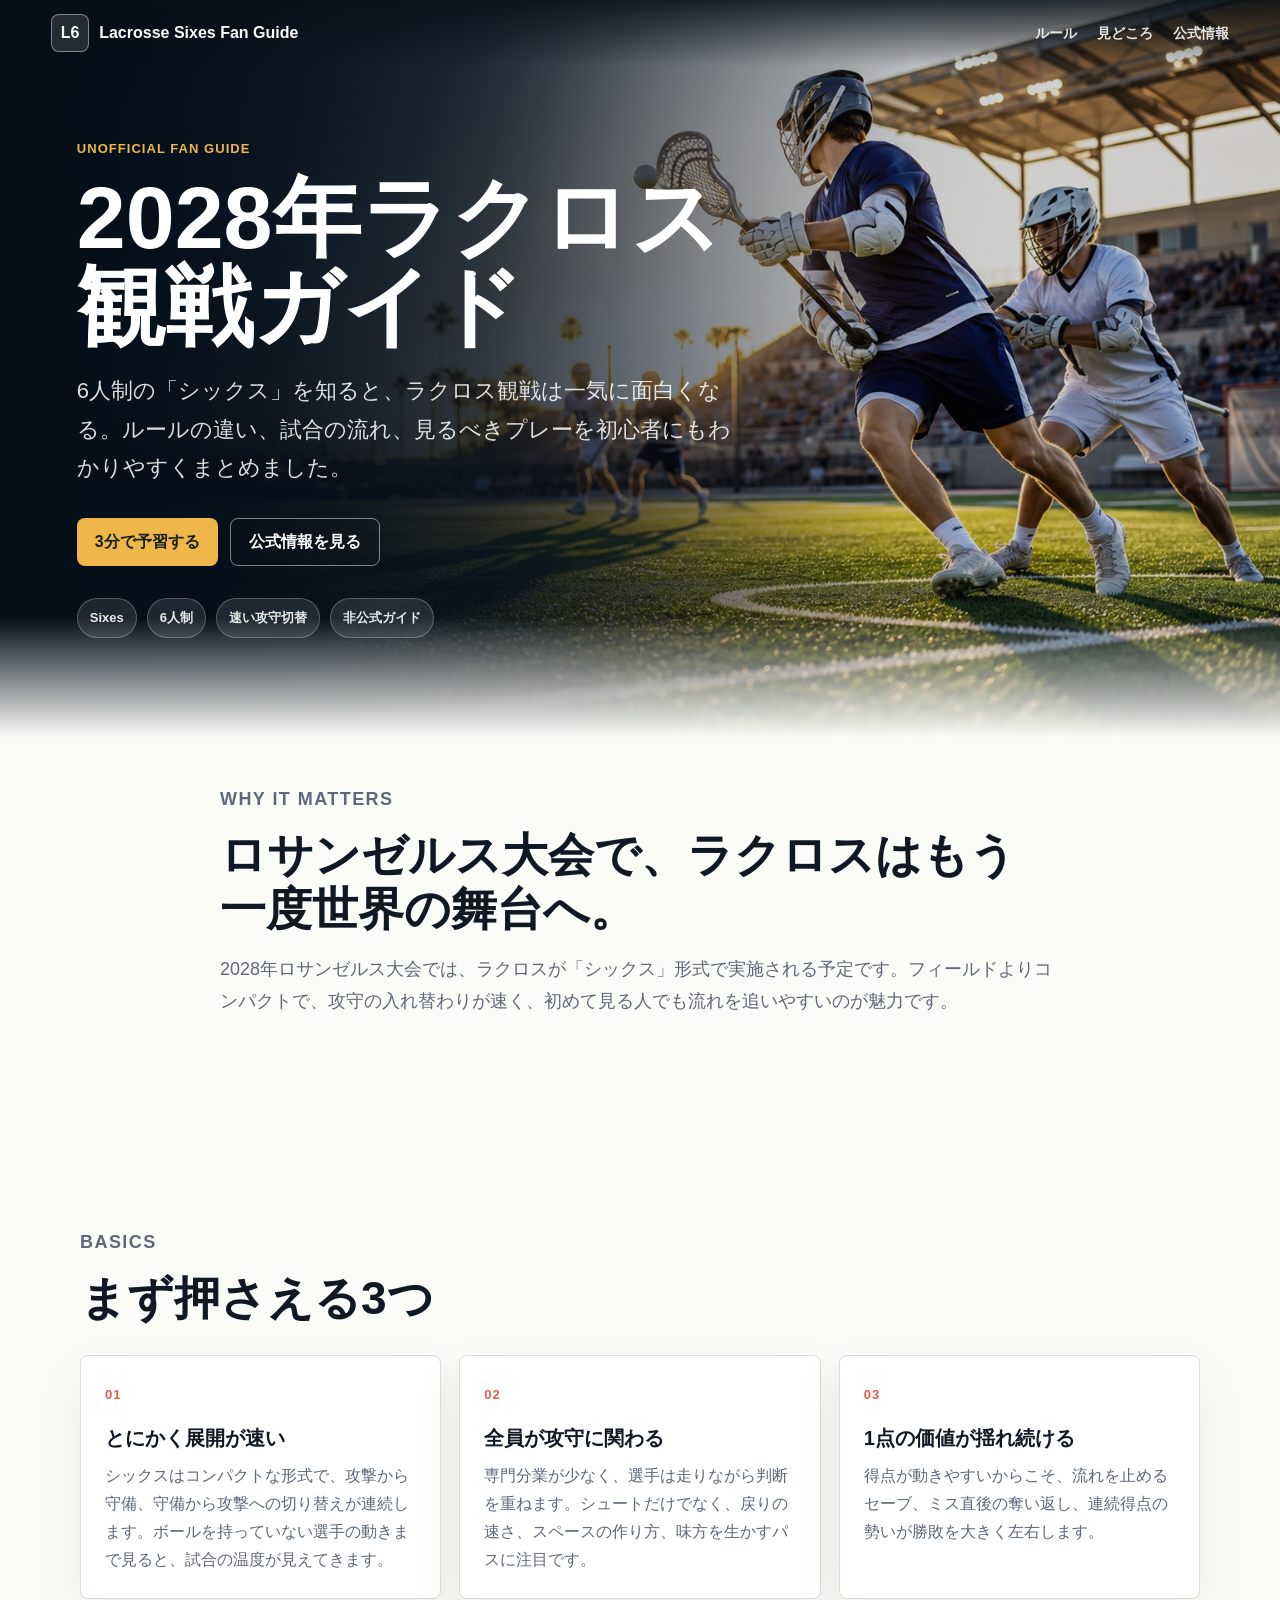
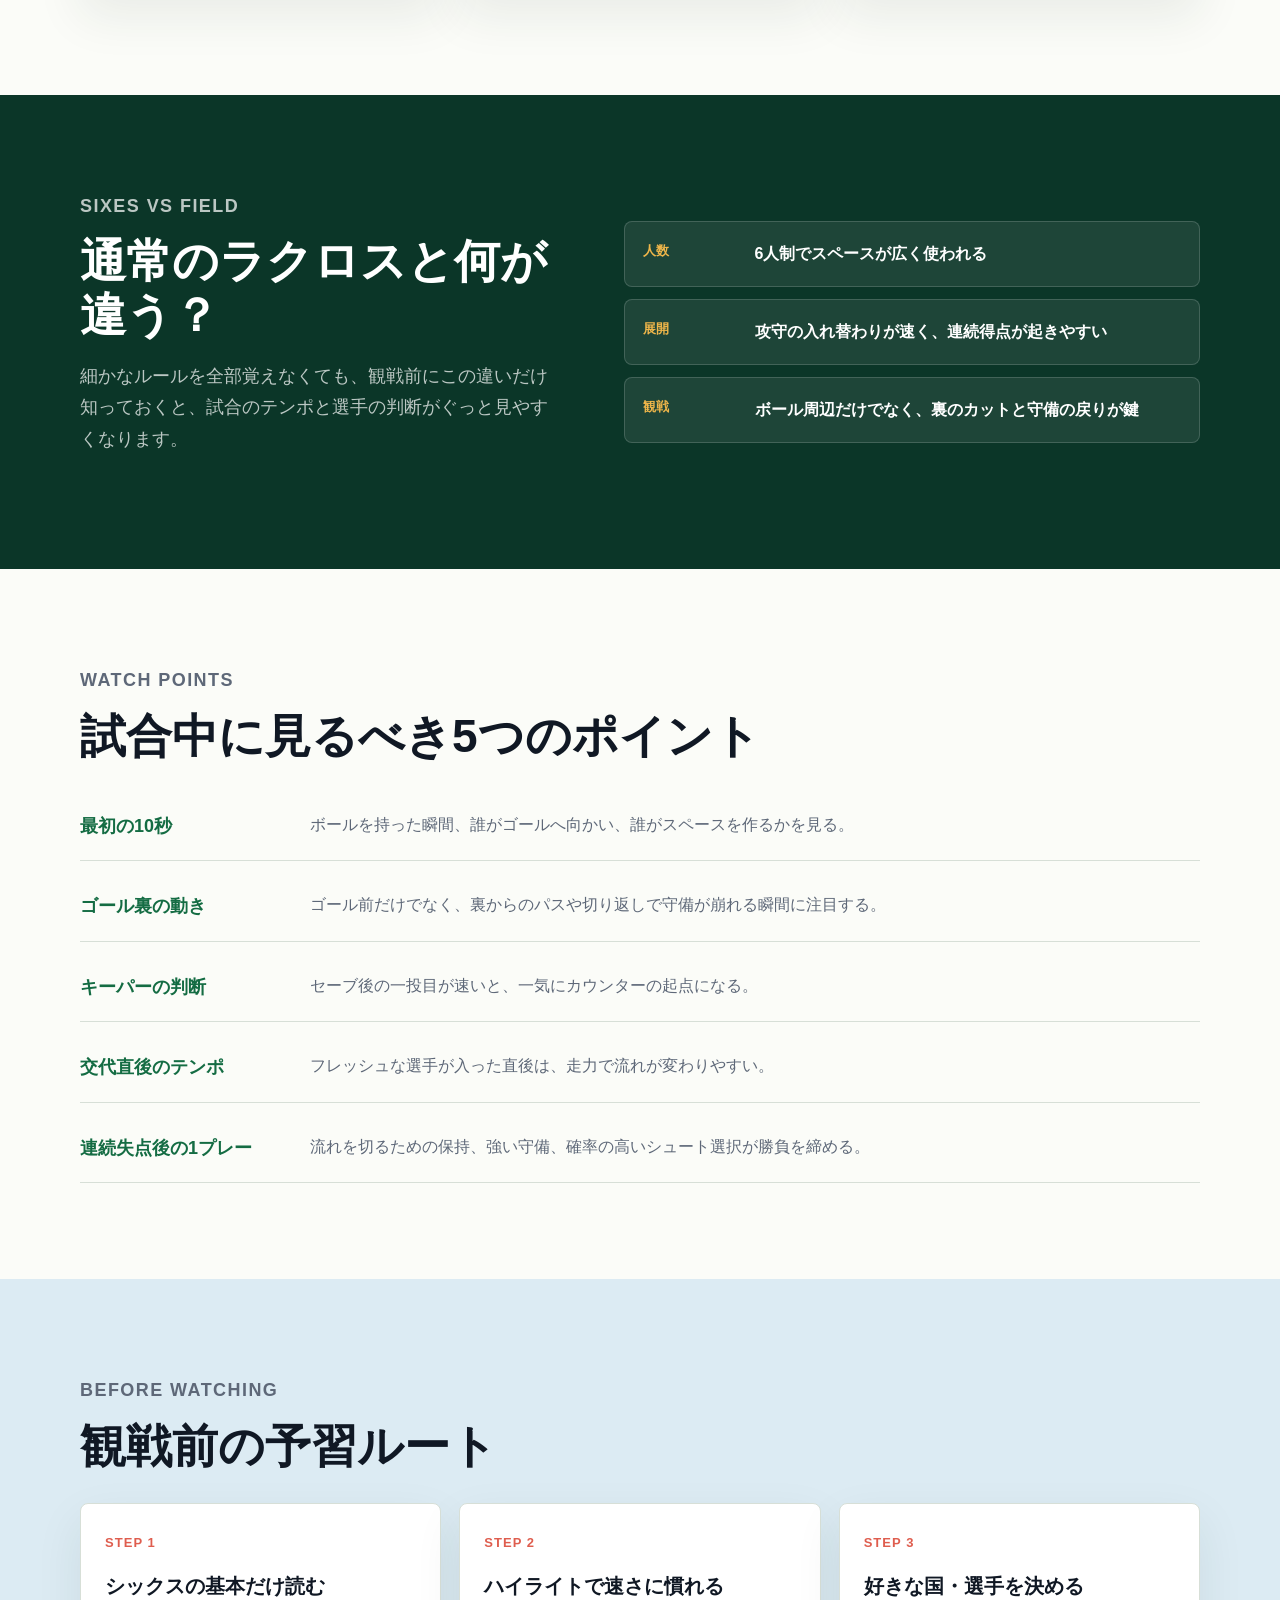
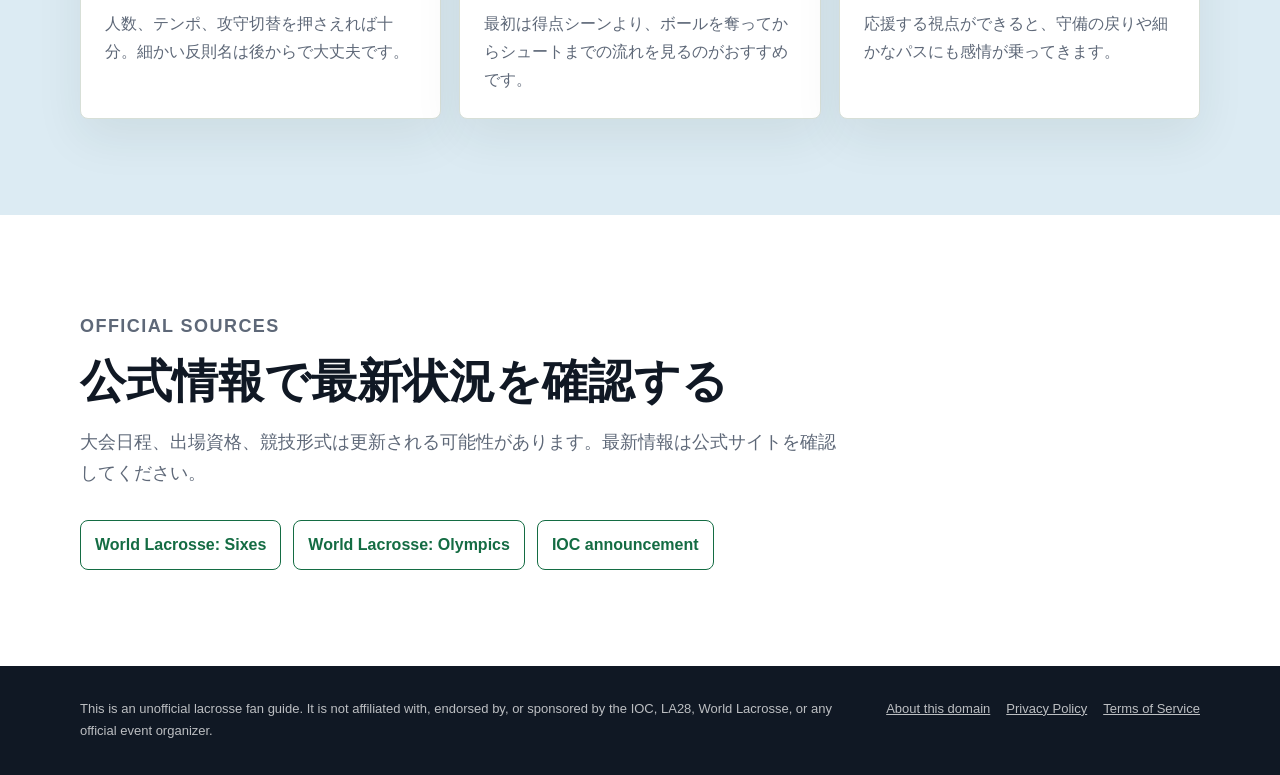
==== lacrosse.html @ 24919963 "Add lacrosse landing page" ====
<!doctype html>
<html lang="ja">
  <head>
    <meta charset="utf-8" />
    <meta name="viewport" content="width=device-width, initial-scale=1" />
    <title>2028年ラクロス観戦ガイド | Lacrosse Sixes Fan Guide</title>
    <meta
      name="description"
      content="2028年ロサンゼルス大会で注目されるラクロス・シックスを、ルール、見どころ、観戦ポイントから予習できる非公式ファンガイドです。"
    />
    <meta property="og:title" content="2028年ラクロス観戦ガイド" />
    <meta property="og:description" content="ラクロス・シックスのルールと見どころを初心者にもわかりやすく紹介する非公式ファンガイド。" />
    <meta property="og:type" content="website" />
    <meta property="og:image" content="assets/lacrosse-hero.png" />
    <link rel="stylesheet" href="lacrosse.css" />
  </head>
  <body>
    <header class="site-header" aria-label="サイトヘッダー">
      <a class="brand" href="lacrosse.html" aria-label="2028年ラクロス観戦ガイド">
        <span class="brand-mark">L6</span>
        <span>Lacrosse Sixes Fan Guide</span>
      </a>
      <nav class="nav" aria-label="ページ内ナビゲーション">
        <a href="#basics">ルール</a>
        <a href="#watch">見どころ</a>
        <a href="#sources">公式情報</a>
      </nav>
    </header>

    <main>
      <section class="hero" aria-labelledby="hero-title">
        <div class="hero-content">
          <p class="eyebrow">Unofficial fan guide</p>
          <h1 id="hero-title">2028年ラクロス観戦ガイド</h1>
          <p class="lead">
            6人制の「シックス」を知ると、ラクロス観戦は一気に面白くなる。ルールの違い、試合の流れ、見るべきプレーを初心者にもわかりやすくまとめました。
          </p>
          <div class="hero-actions">
            <a class="button primary" href="#basics">3分で予習する</a>
            <a class="button ghost" href="#sources">公式情報を見る</a>
          </div>
          <div class="fact-strip" aria-label="ラクロス・シックスの要点">
            <span>Sixes</span>
            <span>6人制</span>
            <span>速い攻守切替</span>
            <span>非公式ガイド</span>
          </div>
        </div>
      </section>

      <section class="intro band">
        <div class="content narrow">
          <p class="section-kicker">Why it matters</p>
          <h2>ロサンゼルス大会で、ラクロスはもう一度世界の舞台へ。</h2>
          <p>
            2028年ロサンゼルス大会では、ラクロスが「シックス」形式で実施される予定です。フィールドよりコンパクトで、攻守の入れ替わりが速く、初めて見る人でも流れを追いやすいのが魅力です。
          </p>
        </div>
      </section>

      <section class="band" id="basics">
        <div class="content">
          <div class="section-heading">
            <p class="section-kicker">Basics</p>
            <h2>まず押さえる3つ</h2>
          </div>
          <div class="card-grid three">
            <article class="info-card">
              <span class="card-number">01</span>
              <h3>とにかく展開が速い</h3>
              <p>
                シックスはコンパクトな形式で、攻撃から守備、守備から攻撃への切り替えが連続します。ボールを持っていない選手の動きまで見ると、試合の温度が見えてきます。
              </p>
            </article>
            <article class="info-card">
              <span class="card-number">02</span>
              <h3>全員が攻守に関わる</h3>
              <p>
                専門分業が少なく、選手は走りながら判断を重ねます。シュートだけでなく、戻りの速さ、スペースの作り方、味方を生かすパスに注目です。
              </p>
            </article>
            <article class="info-card">
              <span class="card-number">03</span>
              <h3>1点の価値が揺れ続ける</h3>
              <p>
                得点が動きやすいからこそ、流れを止めるセーブ、ミス直後の奪い返し、連続得点の勢いが勝敗を大きく左右します。
              </p>
            </article>
          </div>
        </div>
      </section>

      <section class="band contrast">
        <div class="content split">
          <div>
            <p class="section-kicker">Sixes vs Field</p>
            <h2>通常のラクロスと何が違う？</h2>
            <p>
              細かなルールを全部覚えなくても、観戦前にこの違いだけ知っておくと、試合のテンポと選手の判断がぐっと見やすくなります。
            </p>
          </div>
          <div class="compare-list" aria-label="シックスと通常ラクロスの違い">
            <div>
              <span>人数</span>
              <strong>6人制でスペースが広く使われる</strong>
            </div>
            <div>
              <span>展開</span>
              <strong>攻守の入れ替わりが速く、連続得点が起きやすい</strong>
            </div>
            <div>
              <span>観戦</span>
              <strong>ボール周辺だけでなく、裏のカットと守備の戻りが鍵</strong>
            </div>
          </div>
        </div>
      </section>

      <section class="band" id="watch">
        <div class="content">
          <div class="section-heading">
            <p class="section-kicker">Watch points</p>
            <h2>試合中に見るべき5つのポイント</h2>
          </div>
          <ol class="watch-list">
            <li>
              <strong>最初の10秒</strong>
              <span>ボールを持った瞬間、誰がゴールへ向かい、誰がスペースを作るかを見る。</span>
            </li>
            <li>
              <strong>ゴール裏の動き</strong>
              <span>ゴール前だけでなく、裏からのパスや切り返しで守備が崩れる瞬間に注目する。</span>
            </li>
            <li>
              <strong>キーパーの判断</strong>
              <span>セーブ後の一投目が速いと、一気にカウンターの起点になる。</span>
            </li>
            <li>
              <strong>交代直後のテンポ</strong>
              <span>フレッシュな選手が入った直後は、走力で流れが変わりやすい。</span>
            </li>
            <li>
              <strong>連続失点後の1プレー</strong>
              <span>流れを切るための保持、強い守備、確率の高いシュート選択が勝負を締める。</span>
            </li>
          </ol>
        </div>
      </section>

      <section class="band schedule">
        <div class="content">
          <div class="section-heading">
            <p class="section-kicker">Before watching</p>
            <h2>観戦前の予習ルート</h2>
          </div>
          <div class="route">
            <article>
              <span>Step 1</span>
              <h3>シックスの基本だけ読む</h3>
              <p>人数、テンポ、攻守切替を押さえれば十分。細かい反則名は後からで大丈夫です。</p>
            </article>
            <article>
              <span>Step 2</span>
              <h3>ハイライトで速さに慣れる</h3>
              <p>最初は得点シーンより、ボールを奪ってからシュートまでの流れを見るのがおすすめです。</p>
            </article>
            <article>
              <span>Step 3</span>
              <h3>好きな国・選手を決める</h3>
              <p>応援する視点ができると、守備の戻りや細かなパスにも感情が乗ってきます。</p>
            </article>
          </div>
        </div>
      </section>

      <section class="band sources" id="sources">
        <div class="content">
          <div class="section-heading">
            <p class="section-kicker">Official sources</p>
            <h2>公式情報で最新状況を確認する</h2>
            <p>
              大会日程、出場資格、競技形式は更新される可能性があります。最新情報は公式サイトを確認してください。
            </p>
          </div>
          <div class="source-links">
            <a href="https://worldlacrosse.sport/discipline-sixes/" rel="noopener">World Lacrosse: Sixes</a>
            <a href="https://worldlacrosse.sport/olympics/" rel="noopener">World Lacrosse: Olympics</a>
            <a href="https://olympics.com/ioc/news/ioc-session-approves-la28-s-proposal-for-five-additional-sports" rel="noopener">IOC announcement</a>
          </div>
        </div>
      </section>
    </main>

    <footer class="site-footer">
      <div class="content footer-grid">
        <p>
          This is an unofficial lacrosse fan guide. It is not affiliated with, endorsed by, or sponsored by the IOC, LA28, World Lacrosse, or any official event organizer.
        </p>
        <nav aria-label="Policy links">
          <a href="index.html">About this domain</a>
          <a href="privacy.html">Privacy Policy</a>
          <a href="terms.html">Terms of Service</a>
        </nav>
      </div>
    </footer>
  </body>
</html>
---- lacrosse.css ----
:root {
  --ink: #101824;
  --muted: #5e6878;
  --paper: #fbfcf8;
  --line: #d7dfd7;
  --field: #146c43;
  --field-dark: #0b3628;
  --gold: #efb64a;
  --coral: #df5d4e;
  --sky: #dcebf3;
  --white: #ffffff;
  font-family: Arial, "Hiragino Kaku Gothic ProN", "Yu Gothic", Meiryo, sans-serif;
}

* {
  box-sizing: border-box;
}

html {
  scroll-behavior: smooth;
}

body {
  margin: 0;
  background: var(--paper);
  color: var(--ink);
  font-size: 16px;
  line-height: 1.75;
}

a {
  color: inherit;
}

.site-header {
  position: fixed;
  inset: 0 0 auto;
  z-index: 10;
  display: flex;
  align-items: center;
  justify-content: space-between;
  gap: 24px;
  padding: 14px clamp(18px, 4vw, 52px);
  color: var(--white);
  background: linear-gradient(180deg, rgba(6, 16, 24, 0.82), rgba(6, 16, 24, 0));
}

.brand,
.nav,
.hero-actions,
.fact-strip,
.source-links,
.footer-grid nav {
  display: flex;
  align-items: center;
}

.brand {
  gap: 10px;
  font-weight: 700;
  text-decoration: none;
}

.brand-mark {
  display: grid;
  place-items: center;
  width: 38px;
  height: 38px;
  border: 1px solid rgba(255, 255, 255, 0.42);
  border-radius: 8px;
  background: rgba(255, 255, 255, 0.12);
}

.nav {
  gap: 20px;
  font-size: 14px;
  font-weight: 700;
}

.nav a {
  text-decoration: none;
  opacity: 0.88;
}

.nav a:hover {
  opacity: 1;
}

.hero {
  position: relative;
  display: flex;
  align-items: center;
  min-height: 82vh;
  padding: 120px clamp(20px, 6vw, 88px) 82px;
  color: var(--white);
  background:
    linear-gradient(90deg, rgba(5, 14, 24, 0.94) 0%, rgba(5, 14, 24, 0.72) 38%, rgba(5, 14, 24, 0.18) 72%),
    url("assets/lacrosse-hero.png") center / cover no-repeat;
}

.hero::after {
  content: "";
  position: absolute;
  inset: auto 0 0;
  height: 120px;
  background: linear-gradient(180deg, rgba(251, 252, 248, 0), var(--paper));
  pointer-events: none;
}

.hero-content {
  position: relative;
  z-index: 1;
  width: min(760px, 100%);
}

.eyebrow,
.section-kicker {
  margin: 0 0 12px;
  color: var(--gold);
  font-size: 13px;
  font-weight: 800;
  letter-spacing: 0.08em;
  text-transform: uppercase;
}

h1,
h2,
h3,
p {
  margin-top: 0;
}

h1 {
  max-width: 720px;
  margin-bottom: 20px;
  font-size: clamp(44px, 8vw, 88px);
  line-height: 1.02;
}

h2 {
  margin-bottom: 18px;
  font-size: clamp(28px, 4vw, 46px);
  line-height: 1.18;
}

h3 {
  margin-bottom: 10px;
  font-size: 20px;
  line-height: 1.35;
}

.lead {
  max-width: 660px;
  margin-bottom: 30px;
  color: rgba(255, 255, 255, 0.86);
  font-size: clamp(18px, 2.2vw, 22px);
}

.hero-actions {
  flex-wrap: wrap;
  gap: 12px;
  margin-bottom: 32px;
}

.button {
  display: inline-flex;
  align-items: center;
  min-height: 48px;
  padding: 12px 18px;
  border-radius: 8px;
  font-weight: 800;
  line-height: 1.2;
  text-decoration: none;
}

.button.primary {
  background: var(--gold);
  color: #17200e;
}

.button.ghost {
  border: 1px solid rgba(255, 255, 255, 0.48);
  color: var(--white);
}

.fact-strip {
  flex-wrap: wrap;
  gap: 10px;
}

.fact-strip span {
  padding: 8px 12px;
  border: 1px solid rgba(255, 255, 255, 0.24);
  border-radius: 999px;
  background: rgba(255, 255, 255, 0.1);
  color: rgba(255, 255, 255, 0.9);
  font-size: 13px;
  font-weight: 700;
}

.band {
  padding: clamp(56px, 8vw, 96px) 0;
}

.intro {
  padding-top: 46px;
}

.content {
  width: min(1120px, calc(100% - 40px));
  margin: 0 auto;
}

.content.narrow {
  width: min(840px, calc(100% - 40px));
}

.section-heading {
  max-width: 760px;
  margin-bottom: 30px;
}

.section-heading p,
.intro p,
.split p {
  color: var(--muted);
  font-size: 18px;
}

.card-grid {
  display: grid;
  gap: 18px;
}

.card-grid.three {
  grid-template-columns: repeat(3, minmax(0, 1fr));
}

.info-card,
.route article {
  min-height: 100%;
  padding: 24px;
  border: 1px solid var(--line);
  border-radius: 8px;
  background: var(--white);
  box-shadow: 0 18px 48px rgba(28, 48, 38, 0.08);
}

.card-number,
.route span {
  display: inline-block;
  margin-bottom: 18px;
  color: var(--coral);
  font-size: 13px;
  font-weight: 800;
  letter-spacing: 0.08em;
  text-transform: uppercase;
}

.info-card p,
.route p {
  margin-bottom: 0;
  color: var(--muted);
}

.contrast {
  background: var(--field-dark);
  color: var(--white);
}

.split {
  display: grid;
  grid-template-columns: minmax(0, 0.9fr) minmax(320px, 1.1fr);
  gap: clamp(28px, 6vw, 72px);
  align-items: center;
}

.split p {
  color: rgba(255, 255, 255, 0.72);
}

.compare-list {
  display: grid;
  gap: 12px;
}

.compare-list div {
  display: grid;
  grid-template-columns: 96px 1fr;
  gap: 16px;
  align-items: start;
  padding: 18px;
  border: 1px solid rgba(255, 255, 255, 0.16);
  border-radius: 8px;
  background: rgba(255, 255, 255, 0.08);
}

.compare-list span {
  color: var(--gold);
  font-size: 13px;
  font-weight: 800;
}

.watch-list {
  display: grid;
  gap: 12px;
  margin: 0;
  padding: 0;
  list-style: none;
}

.watch-list li {
  display: grid;
  grid-template-columns: 210px 1fr;
  gap: 20px;
  align-items: start;
  padding: 18px 0;
  border-bottom: 1px solid var(--line);
}

.watch-list strong {
  color: var(--field);
  font-size: 18px;
}

.watch-list span {
  color: var(--muted);
}

.schedule {
  background: var(--sky);
}

.route {
  display: grid;
  grid-template-columns: repeat(3, minmax(0, 1fr));
  gap: 18px;
}

.sources {
  background: var(--white);
}

.source-links {
  flex-wrap: wrap;
  gap: 12px;
}

.source-links a {
  display: inline-flex;
  min-height: 46px;
  align-items: center;
  padding: 10px 14px;
  border: 1px solid var(--field);
  border-radius: 8px;
  color: var(--field);
  font-weight: 800;
  text-decoration: none;
}

.source-links a:hover {
  background: rgba(20, 108, 67, 0.08);
}

.site-footer {
  padding: 32px 0;
  background: var(--ink);
  color: rgba(255, 255, 255, 0.72);
  font-size: 13px;
}

.footer-grid {
  display: grid;
  grid-template-columns: 1fr auto;
  gap: 24px;
  align-items: start;
}

.footer-grid p {
  margin-bottom: 0;
}

.footer-grid nav {
  gap: 16px;
  white-space: nowrap;
}

@media (max-width: 820px) {
  .site-header {
    position: absolute;
    align-items: flex-start;
  }

  .nav {
    display: none;
  }

  .hero {
    min-height: 78vh;
    padding-top: 104px;
    background:
      linear-gradient(180deg, rgba(5, 14, 24, 0.92) 0%, rgba(5, 14, 24, 0.62) 46%, rgba(5, 14, 24, 0.18) 100%),
      url("assets/lacrosse-hero.png") 62% center / cover no-repeat;
  }

  .card-grid.three,
  .route,
  .split,
  .footer-grid {
    grid-template-columns: 1fr;
  }

  .watch-list li {
    grid-template-columns: 1fr;
    gap: 6px;
  }

  .compare-list div {
    grid-template-columns: 1fr;
    gap: 4px;
  }
}

@media (max-width: 520px) {
  .site-header {
    padding: 14px 18px;
  }

  .brand {
    font-size: 14px;
  }

  .hero {
    min-height: 86vh;
    padding: 96px 18px 72px;
  }

  h1 {
    font-size: 42px;
  }

  .lead {
    font-size: 17px;
  }

  .button {
    width: 100%;
    justify-content: center;
  }

  .content,
  .content.narrow {
    width: min(100% - 28px, 1120px);
  }

  .footer-grid nav {
    flex-wrap: wrap;
  }
}
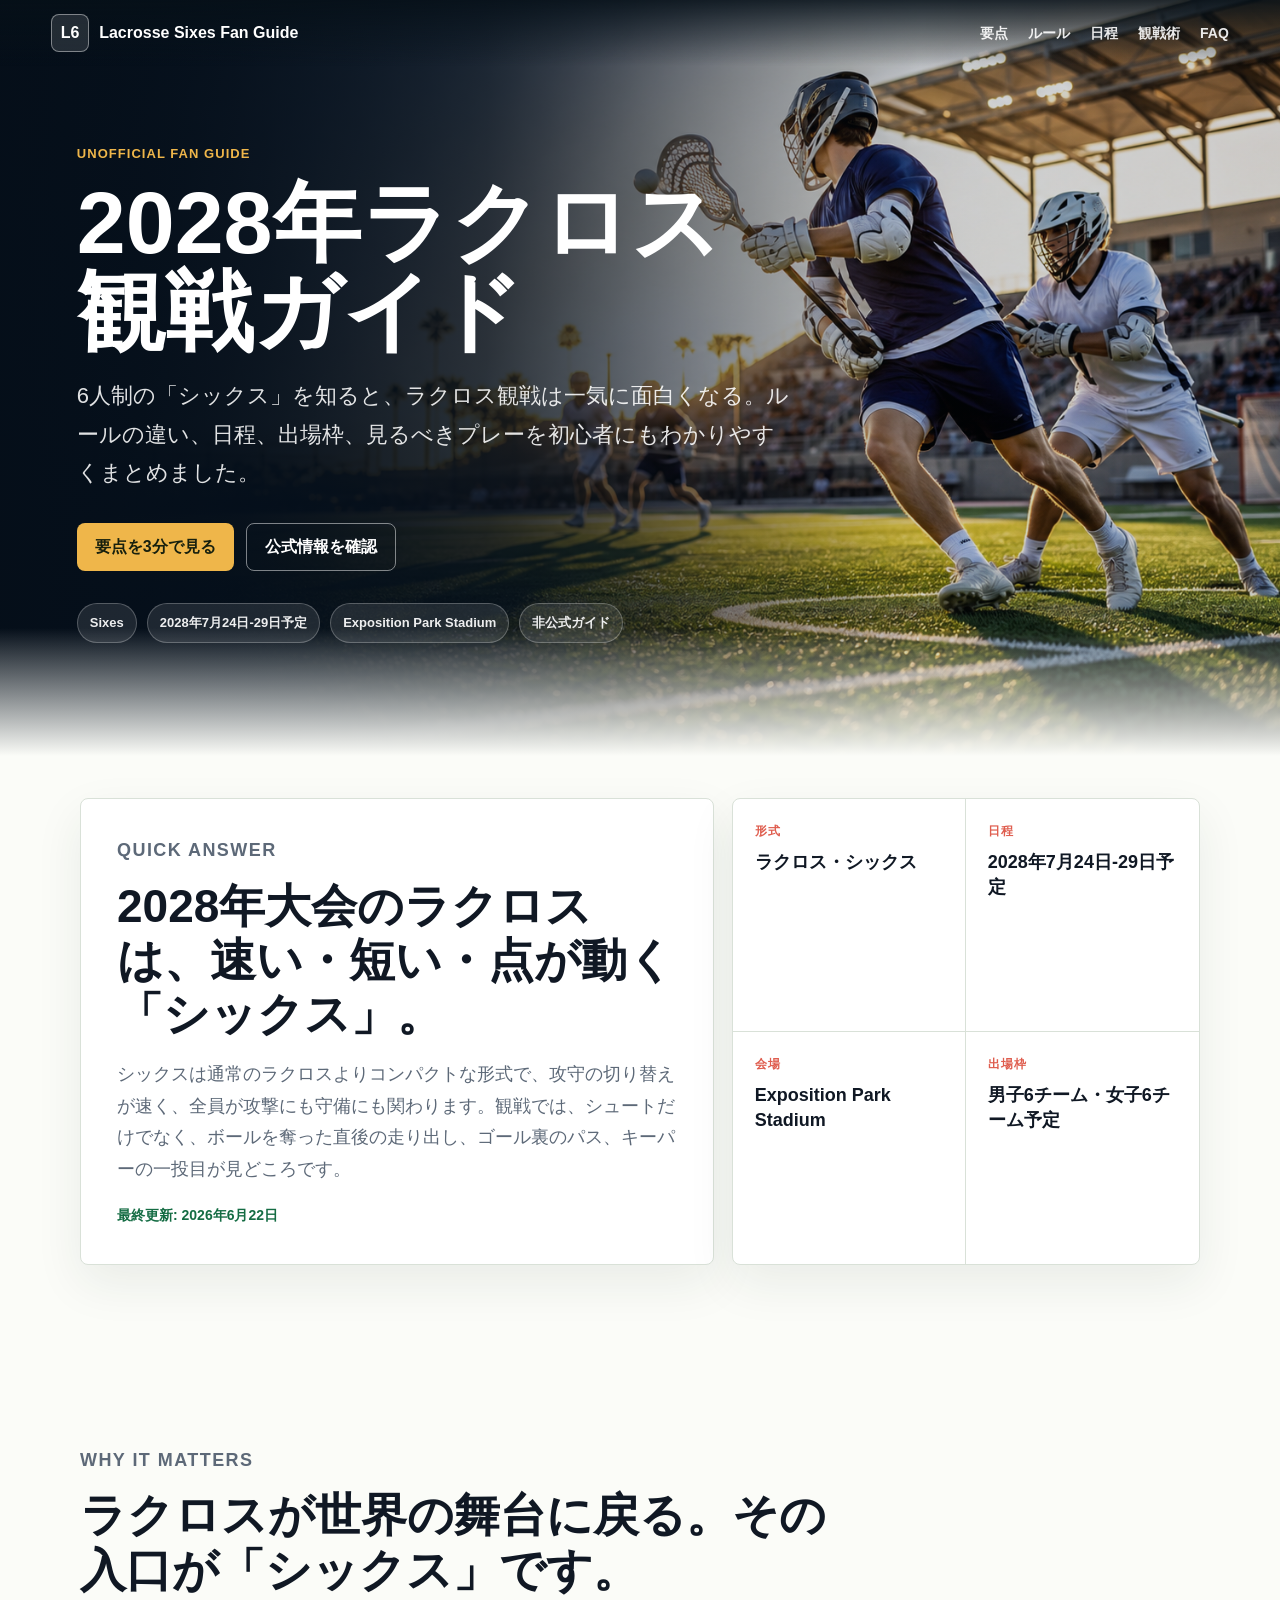
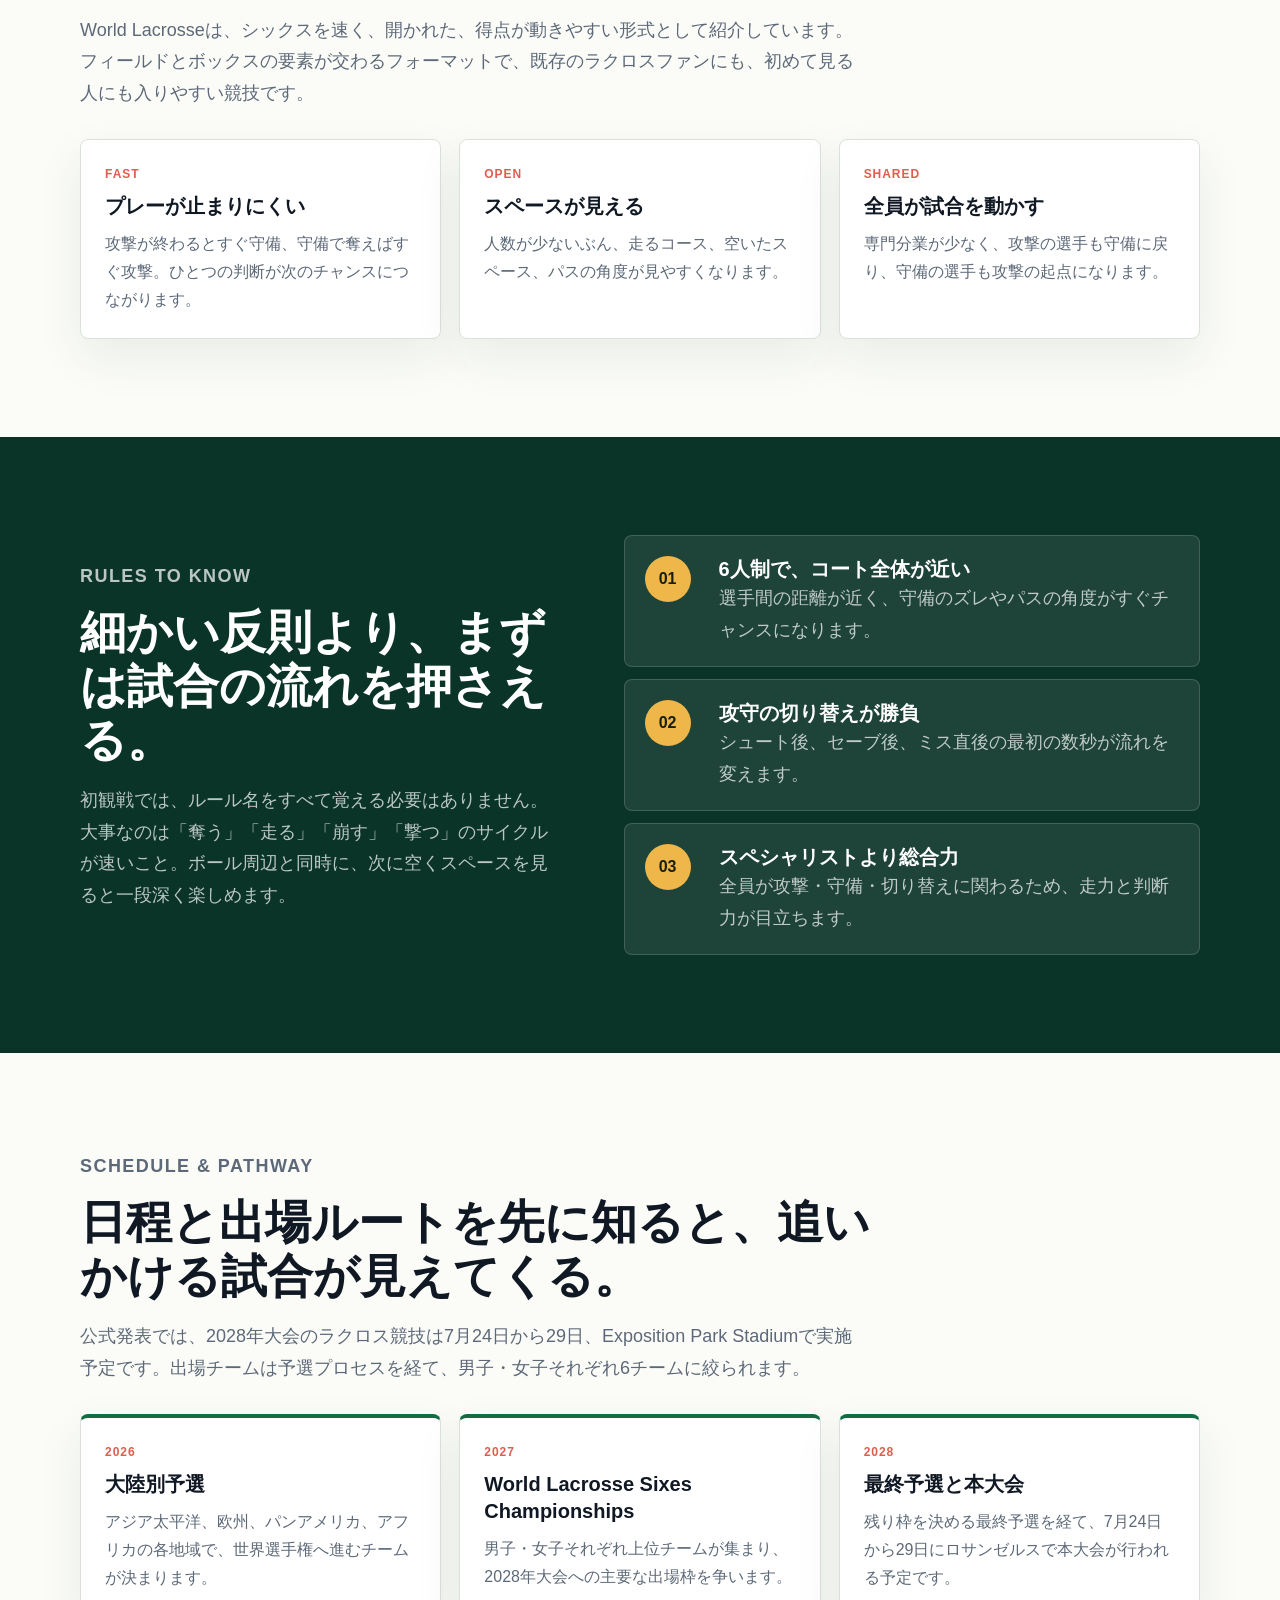
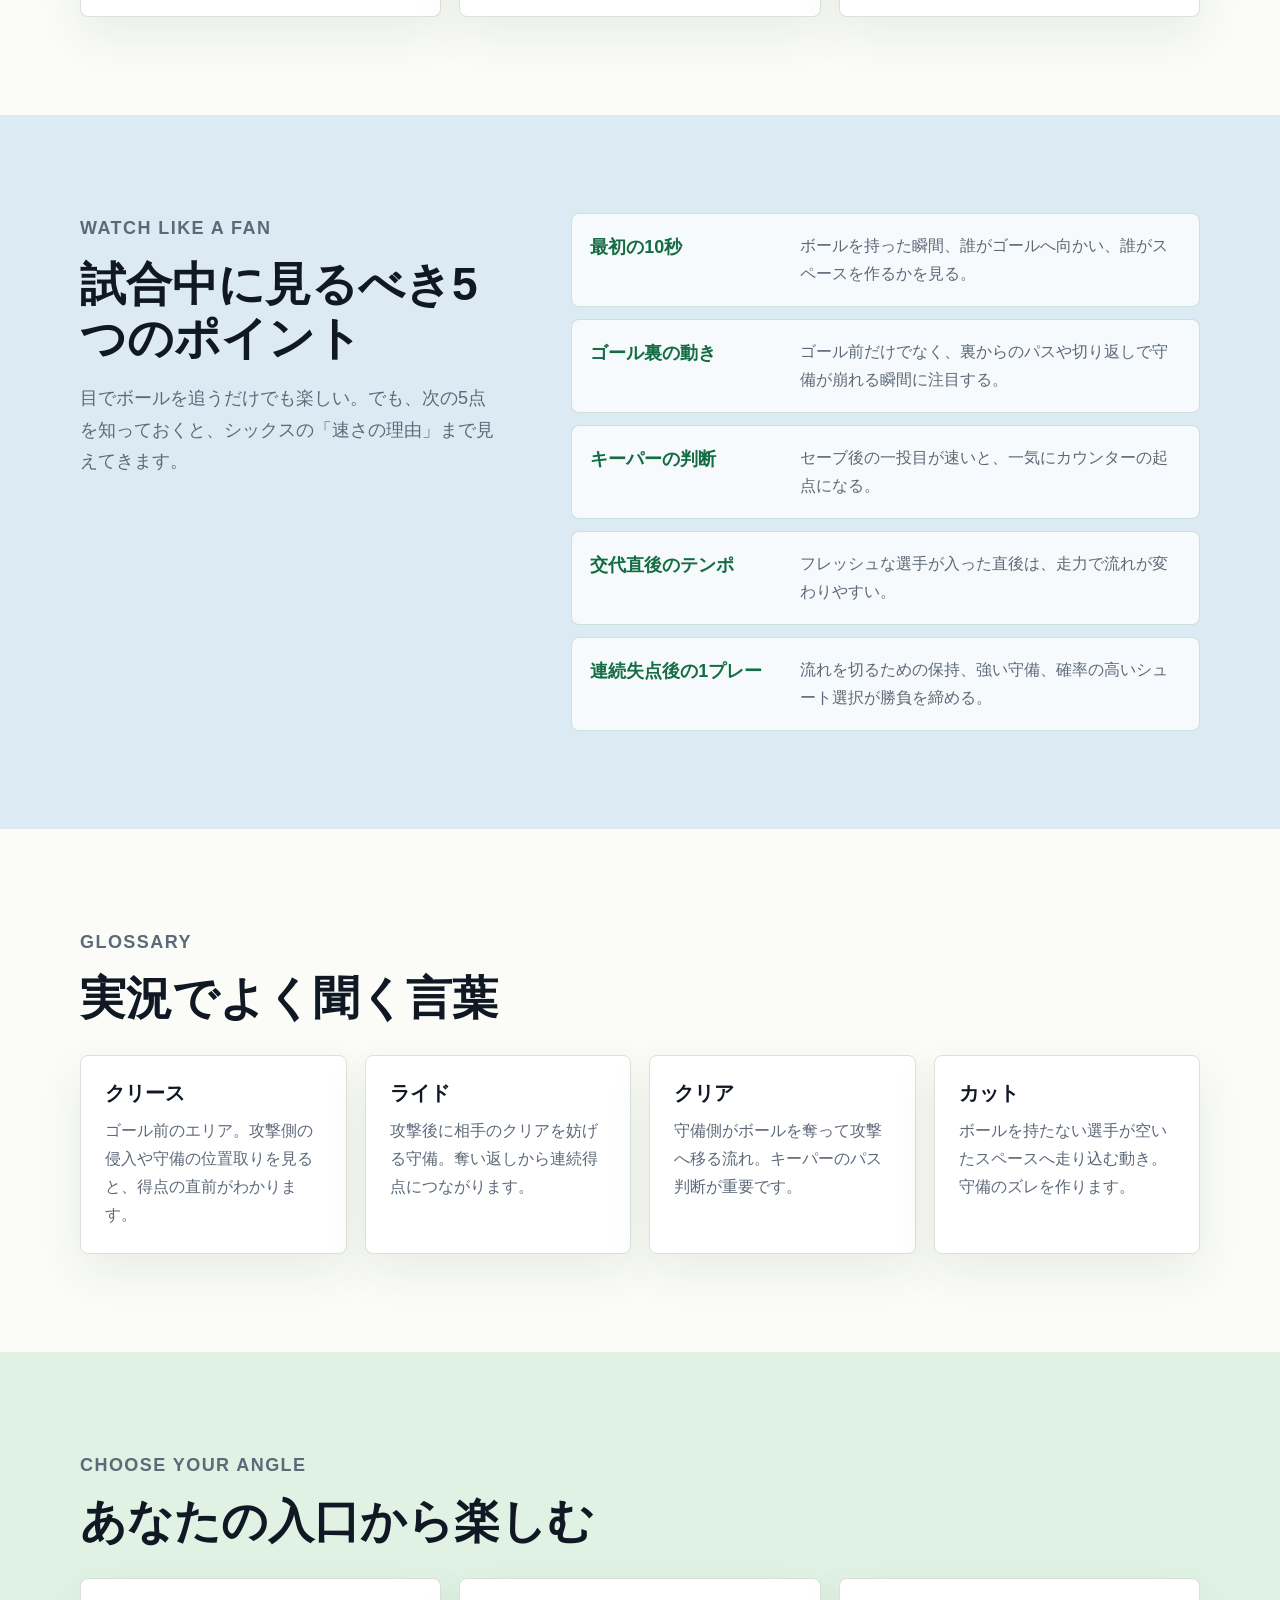
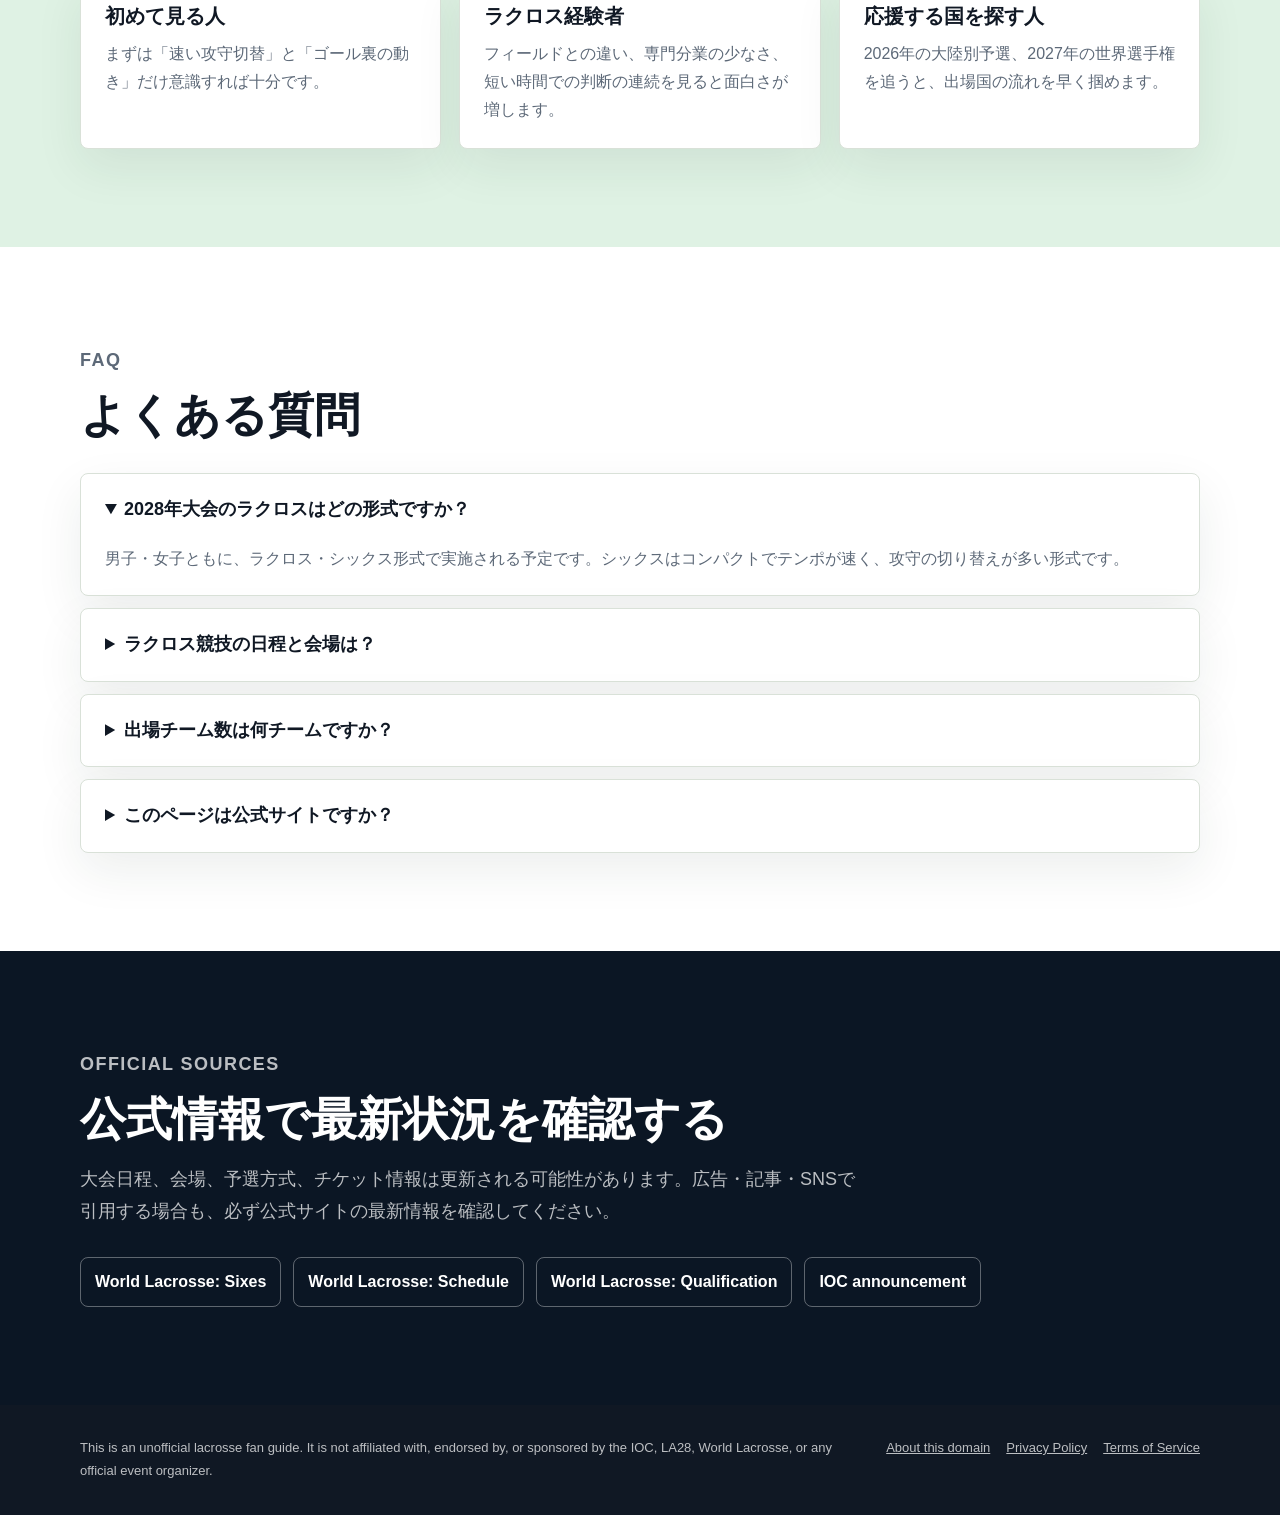
==== commit 0269d0be: "Enrich lacrosse landing page" ====
--- a/lacrosse.html
+++ b/lacrosse.html
@@ -3,16 +3,73 @@
   <head>
     <meta charset="utf-8" />
     <meta name="viewport" content="width=device-width, initial-scale=1" />
-    <title>2028年ラクロス観戦ガイド | Lacrosse Sixes Fan Guide</title>
+    <title>2028年ラクロス観戦ガイド | シックスのルール・日程・見どころ</title>
     <meta
       name="description"
-      content="2028年ロサンゼルス大会で注目されるラクロス・シックスを、ルール、見どころ、観戦ポイントから予習できる非公式ファンガイドです。"
+      content="2028年ロサンゼルス大会で実施予定のラクロス・シックスを、ルール、日程、出場枠、観戦ポイント、用語集から予習できる非公式ファンガイドです。"
     />
+    <link rel="canonical" href="https://www.adops-ecosystem.com/lacrosse.html" />
     <meta property="og:title" content="2028年ラクロス観戦ガイド" />
-    <meta property="og:description" content="ラクロス・シックスのルールと見どころを初心者にもわかりやすく紹介する非公式ファンガイド。" />
+    <meta property="og:description" content="ラクロス・シックスのルール、日程、出場枠、観戦ポイントを初心者にもわかりやすく紹介する非公式ファンガイド。" />
     <meta property="og:type" content="website" />
-    <meta property="og:image" content="assets/lacrosse-hero.png" />
+    <meta property="og:image" content="https://www.adops-ecosystem.com/assets/lacrosse-hero.png" />
+    <meta name="twitter:card" content="summary_large_image" />
     <link rel="stylesheet" href="lacrosse.css" />
+    <script type="application/ld+json">
+      {
+        "@context": "https://schema.org",
+        "@graph": [
+          {
+            "@type": "WebPage",
+            "@id": "https://www.adops-ecosystem.com/lacrosse.html#webpage",
+            "url": "https://www.adops-ecosystem.com/lacrosse.html",
+            "name": "2028年ラクロス観戦ガイド",
+            "description": "ラクロス・シックスのルール、日程、出場枠、観戦ポイントをまとめた非公式ファンガイド。",
+            "inLanguage": "ja",
+            "dateModified": "2026-06-22",
+            "isPartOf": {
+              "@type": "WebSite",
+              "name": "AdOps Ecosystem",
+              "url": "https://www.adops-ecosystem.com/"
+            },
+            "about": [
+              { "@type": "Thing", "name": "Lacrosse Sixes" },
+              { "@type": "SportsEvent", "name": "Los Angeles 2028 lacrosse" }
+            ]
+          },
+          {
+            "@type": "FAQPage",
+            "@id": "https://www.adops-ecosystem.com/lacrosse.html#faq",
+            "mainEntity": [
+              {
+                "@type": "Question",
+                "name": "2028年大会のラクロスはどの形式ですか？",
+                "acceptedAnswer": {
+                  "@type": "Answer",
+                  "text": "2028年大会では、男子・女子ともにラクロス・シックス形式で実施される予定です。シックスは通常のフィールドラクロスよりコンパクトで、攻守の切り替えが速い形式です。"
+                }
+              },
+              {
+                "@type": "Question",
+                "name": "ラクロス競技の日程と会場は？",
+                "acceptedAnswer": {
+                  "@type": "Answer",
+                  "text": "World Lacrosseの発表では、ラクロス競技は2028年7月24日から29日に、ロサンゼルスのExposition Park Stadiumで実施予定です。大会日程は変更される可能性があります。"
+                }
+              },
+              {
+                "@type": "Question",
+                "name": "初心者は何を見れば楽しめますか？",
+                "acceptedAnswer": {
+                  "@type": "Answer",
+                  "text": "最初はボールを持った選手だけでなく、ゴール裏の動き、守備の戻り、キーパーのセーブ後の一投目を見ると、シックス特有の速さがわかりやすくなります。"
+                }
+              }
+            ]
+          }
+        ]
+      }
+    </script>
   </head>
   <body>
     <header class="site-header" aria-label="サイトヘッダー">
@@ -21,9 +78,11 @@
         <span>Lacrosse Sixes Fan Guide</span>
       </a>
       <nav class="nav" aria-label="ページ内ナビゲーション">
-        <a href="#basics">ルール</a>
-        <a href="#watch">見どころ</a>
-        <a href="#sources">公式情報</a>
+        <a href="#overview">要点</a>
+        <a href="#rules">ルール</a>
+        <a href="#schedule">日程</a>
+        <a href="#watch">観戦術</a>
+        <a href="#faq">FAQ</a>
       </nav>
     </header>
 
@@ -31,96 +90,155 @@
       <section class="hero" aria-labelledby="hero-title">
         <div class="hero-content">
           <p class="eyebrow">Unofficial fan guide</p>
-          <h1 id="hero-title">2028年ラクロス観戦ガイド</h1>
+          <h1 id="hero-title">2028年ラクロス<br />観戦ガイド</h1>
           <p class="lead">
-            6人制の「シックス」を知ると、ラクロス観戦は一気に面白くなる。ルールの違い、試合の流れ、見るべきプレーを初心者にもわかりやすくまとめました。
+            6人制の「シックス」を知ると、ラクロス観戦は一気に面白くなる。ルールの違い、日程、出場枠、見るべきプレーを初心者にもわかりやすくまとめました。
           </p>
           <div class="hero-actions">
-            <a class="button primary" href="#basics">3分で予習する</a>
-            <a class="button ghost" href="#sources">公式情報を見る</a>
+            <a class="button primary" href="#overview">要点を3分で見る</a>
+            <a class="button ghost" href="#sources">公式情報を確認</a>
           </div>
           <div class="fact-strip" aria-label="ラクロス・シックスの要点">
             <span>Sixes</span>
-            <span>6人制</span>
-            <span>速い攻守切替</span>
+            <span>2028年7月24日-29日予定</span>
+            <span>Exposition Park Stadium</span>
             <span>非公式ガイド</span>
           </div>
         </div>
       </section>
 
-      <section class="intro band">
-        <div class="content narrow">
-          <p class="section-kicker">Why it matters</p>
-          <h2>ロサンゼルス大会で、ラクロスはもう一度世界の舞台へ。</h2>
-          <p>
-            2028年ロサンゼルス大会では、ラクロスが「シックス」形式で実施される予定です。フィールドよりコンパクトで、攻守の入れ替わりが速く、初めて見る人でも流れを追いやすいのが魅力です。
-          </p>
-        </div>
-      </section>
-
-      <section class="band" id="basics">
-        <div class="content">
-          <div class="section-heading">
-            <p class="section-kicker">Basics</p>
-            <h2>まず押さえる3つ</h2>
-          </div>
-          <div class="card-grid three">
-            <article class="info-card">
-              <span class="card-number">01</span>
-              <h3>とにかく展開が速い</h3>
-              <p>
-                シックスはコンパクトな形式で、攻撃から守備、守備から攻撃への切り替えが連続します。ボールを持っていない選手の動きまで見ると、試合の温度が見えてきます。
-              </p>
-            </article>
-            <article class="info-card">
-              <span class="card-number">02</span>
-              <h3>全員が攻守に関わる</h3>
-              <p>
-                専門分業が少なく、選手は走りながら判断を重ねます。シュートだけでなく、戻りの速さ、スペースの作り方、味方を生かすパスに注目です。
-              </p>
-            </article>
-            <article class="info-card">
-              <span class="card-number">03</span>
-              <h3>1点の価値が揺れ続ける</h3>
-              <p>
-                得点が動きやすいからこそ、流れを止めるセーブ、ミス直後の奪い返し、連続得点の勢いが勝敗を大きく左右します。
-              </p>
-            </article>
-          </div>
-        </div>
-      </section>
-
-      <section class="band contrast">
+      <section class="summary-band" id="overview">
+        <div class="content summary-grid">
+          <article class="answer-panel">
+            <p class="section-kicker">Quick answer</p>
+            <h2>2028年大会のラクロスは、速い・短い・点が動く「シックス」。</h2>
+            <p>
+              シックスは通常のラクロスよりコンパクトな形式で、攻守の切り替えが速く、全員が攻撃にも守備にも関わります。観戦では、シュートだけでなく、ボールを奪った直後の走り出し、ゴール裏のパス、キーパーの一投目が見どころです。
+            </p>
+            <p class="updated">最終更新: 2026年6月22日</p>
+          </article>
+          <aside class="fact-board" aria-label="2028年大会ラクロスの基本情報">
+            <div>
+              <span>形式</span>
+              <strong>ラクロス・シックス</strong>
+            </div>
+            <div>
+              <span>日程</span>
+              <strong>2028年7月24日-29日予定</strong>
+            </div>
+            <div>
+              <span>会場</span>
+              <strong>Exposition Park Stadium</strong>
+            </div>
+            <div>
+              <span>出場枠</span>
+              <strong>男子6チーム・女子6チーム予定</strong>
+            </div>
+          </aside>
+        </div>
+      </section>
+
+      <section class="band">
+        <div class="content">
+          <div class="section-heading">
+            <p class="section-kicker">Why it matters</p>
+            <h2>ラクロスが世界の舞台に戻る。その入口が「シックス」です。</h2>
+            <p>
+              World Lacrosseは、シックスを速く、開かれた、得点が動きやすい形式として紹介しています。フィールドとボックスの要素が交わるフォーマットで、既存のラクロスファンにも、初めて見る人にも入りやすい競技です。
+            </p>
+          </div>
+          <div class="feature-row">
+            <article>
+              <span>Fast</span>
+              <h3>プレーが止まりにくい</h3>
+              <p>攻撃が終わるとすぐ守備、守備で奪えばすぐ攻撃。ひとつの判断が次のチャンスにつながります。</p>
+            </article>
+            <article>
+              <span>Open</span>
+              <h3>スペースが見える</h3>
+              <p>人数が少ないぶん、走るコース、空いたスペース、パスの角度が見やすくなります。</p>
+            </article>
+            <article>
+              <span>Shared</span>
+              <h3>全員が試合を動かす</h3>
+              <p>専門分業が少なく、攻撃の選手も守備に戻り、守備の選手も攻撃の起点になります。</p>
+            </article>
+          </div>
+        </div>
+      </section>
+
+      <section class="band contrast" id="rules">
         <div class="content split">
           <div>
-            <p class="section-kicker">Sixes vs Field</p>
-            <h2>通常のラクロスと何が違う？</h2>
-            <p>
-              細かなルールを全部覚えなくても、観戦前にこの違いだけ知っておくと、試合のテンポと選手の判断がぐっと見やすくなります。
-            </p>
-          </div>
-          <div class="compare-list" aria-label="シックスと通常ラクロスの違い">
-            <div>
-              <span>人数</span>
-              <strong>6人制でスペースが広く使われる</strong>
-            </div>
-            <div>
-              <span>展開</span>
-              <strong>攻守の入れ替わりが速く、連続得点が起きやすい</strong>
-            </div>
-            <div>
-              <span>観戦</span>
-              <strong>ボール周辺だけでなく、裏のカットと守備の戻りが鍵</strong>
-            </div>
-          </div>
-        </div>
-      </section>
-
-      <section class="band" id="watch">
-        <div class="content">
-          <div class="section-heading">
-            <p class="section-kicker">Watch points</p>
+            <p class="section-kicker">Rules to know</p>
+            <h2>細かい反則より、まずは試合の流れを押さえる。</h2>
+            <p>
+              初観戦では、ルール名をすべて覚える必要はありません。大事なのは「奪う」「走る」「崩す」「撃つ」のサイクルが速いこと。ボール周辺と同時に、次に空くスペースを見ると一段深く楽しめます。
+            </p>
+          </div>
+          <div class="rule-stack">
+            <article>
+              <span>01</span>
+              <div>
+                <h3>6人制で、コート全体が近い</h3>
+                <p>選手間の距離が近く、守備のズレやパスの角度がすぐチャンスになります。</p>
+              </div>
+            </article>
+            <article>
+              <span>02</span>
+              <div>
+                <h3>攻守の切り替えが勝負</h3>
+                <p>シュート後、セーブ後、ミス直後の最初の数秒が流れを変えます。</p>
+              </div>
+            </article>
+            <article>
+              <span>03</span>
+              <div>
+                <h3>スペシャリストより総合力</h3>
+                <p>全員が攻撃・守備・切り替えに関わるため、走力と判断力が目立ちます。</p>
+              </div>
+            </article>
+          </div>
+        </div>
+      </section>
+
+      <section class="band" id="schedule">
+        <div class="content">
+          <div class="section-heading">
+            <p class="section-kicker">Schedule & pathway</p>
+            <h2>日程と出場ルートを先に知ると、追いかける試合が見えてくる。</h2>
+            <p>
+              公式発表では、2028年大会のラクロス競技は7月24日から29日、Exposition Park Stadiumで実施予定です。出場チームは予選プロセスを経て、男子・女子それぞれ6チームに絞られます。
+            </p>
+          </div>
+          <div class="timeline">
+            <article>
+              <span>2026</span>
+              <h3>大陸別予選</h3>
+              <p>アジア太平洋、欧州、パンアメリカ、アフリカの各地域で、世界選手権へ進むチームが決まります。</p>
+            </article>
+            <article>
+              <span>2027</span>
+              <h3>World Lacrosse Sixes Championships</h3>
+              <p>男子・女子それぞれ上位チームが集まり、2028年大会への主要な出場枠を争います。</p>
+            </article>
+            <article>
+              <span>2028</span>
+              <h3>最終予選と本大会</h3>
+              <p>残り枠を決める最終予選を経て、7月24日から29日にロサンゼルスで本大会が行われる予定です。</p>
+            </article>
+          </div>
+        </div>
+      </section>
+
+      <section class="band watch-band" id="watch">
+        <div class="content watch-grid">
+          <div class="section-heading">
+            <p class="section-kicker">Watch like a fan</p>
             <h2>試合中に見るべき5つのポイント</h2>
+            <p>
+              目でボールを追うだけでも楽しい。でも、次の5点を知っておくと、シックスの「速さの理由」まで見えてきます。
+            </p>
           </div>
           <ol class="watch-list">
             <li>
@@ -147,28 +265,79 @@
         </div>
       </section>
 
-      <section class="band schedule">
-        <div class="content">
-          <div class="section-heading">
-            <p class="section-kicker">Before watching</p>
-            <h2>観戦前の予習ルート</h2>
-          </div>
-          <div class="route">
-            <article>
-              <span>Step 1</span>
-              <h3>シックスの基本だけ読む</h3>
-              <p>人数、テンポ、攻守切替を押さえれば十分。細かい反則名は後からで大丈夫です。</p>
-            </article>
-            <article>
-              <span>Step 2</span>
-              <h3>ハイライトで速さに慣れる</h3>
-              <p>最初は得点シーンより、ボールを奪ってからシュートまでの流れを見るのがおすすめです。</p>
-            </article>
-            <article>
-              <span>Step 3</span>
-              <h3>好きな国・選手を決める</h3>
-              <p>応援する視点ができると、守備の戻りや細かなパスにも感情が乗ってきます。</p>
-            </article>
+      <section class="band glossary">
+        <div class="content">
+          <div class="section-heading">
+            <p class="section-kicker">Glossary</p>
+            <h2>実況でよく聞く言葉</h2>
+          </div>
+          <div class="term-grid">
+            <article>
+              <h3>クリース</h3>
+              <p>ゴール前のエリア。攻撃側の侵入や守備の位置取りを見ると、得点の直前がわかります。</p>
+            </article>
+            <article>
+              <h3>ライド</h3>
+              <p>攻撃後に相手のクリアを妨げる守備。奪い返しから連続得点につながります。</p>
+            </article>
+            <article>
+              <h3>クリア</h3>
+              <p>守備側がボールを奪って攻撃へ移る流れ。キーパーのパス判断が重要です。</p>
+            </article>
+            <article>
+              <h3>カット</h3>
+              <p>ボールを持たない選手が空いたスペースへ走り込む動き。守備のズレを作ります。</p>
+            </article>
+          </div>
+        </div>
+      </section>
+
+      <section class="band intent-band">
+        <div class="content">
+          <div class="section-heading">
+            <p class="section-kicker">Choose your angle</p>
+            <h2>あなたの入口から楽しむ</h2>
+          </div>
+          <div class="persona-grid">
+            <article>
+              <h3>初めて見る人</h3>
+              <p>まずは「速い攻守切替」と「ゴール裏の動き」だけ意識すれば十分です。</p>
+            </article>
+            <article>
+              <h3>ラクロス経験者</h3>
+              <p>フィールドとの違い、専門分業の少なさ、短い時間での判断の連続を見ると面白さが増します。</p>
+            </article>
+            <article>
+              <h3>応援する国を探す人</h3>
+              <p>2026年の大陸別予選、2027年の世界選手権を追うと、出場国の流れを早く掴めます。</p>
+            </article>
+          </div>
+        </div>
+      </section>
+
+      <section class="band faq" id="faq">
+        <div class="content">
+          <div class="section-heading">
+            <p class="section-kicker">FAQ</p>
+            <h2>よくある質問</h2>
+          </div>
+          <div class="faq-list">
+            <details open>
+              <summary>2028年大会のラクロスはどの形式ですか？</summary>
+              <p>男子・女子ともに、ラクロス・シックス形式で実施される予定です。シックスはコンパクトでテンポが速く、攻守の切り替えが多い形式です。</p>
+            </details>
+            <details>
+              <summary>ラクロス競技の日程と会場は？</summary>
+              <p>World Lacrosseの発表では、2028年7月24日から29日に、ロサンゼルスのExposition Park Stadiumで実施予定です。日程は大会までに変更される可能性があります。</p>
+            </details>
+            <details>
+              <summary>出場チーム数は何チームですか？</summary>
+              <p>公式発表では、男子6チーム、女子6チームが参加予定です。出場枠は大陸別予選、2027年のWorld Lacrosse Sixes Championships、最終予選を通じて決まります。</p>
+            </details>
+            <details>
+              <summary>このページは公式サイトですか？</summary>
+              <p>いいえ。このページは非公式ファンガイドです。大会日程、出場資格、チケットなどの最新情報は、World Lacrosse、LA28、IOCなどの公式情報を確認してください。</p>
+            </details>
           </div>
         </div>
       </section>
@@ -179,12 +348,13 @@
             <p class="section-kicker">Official sources</p>
             <h2>公式情報で最新状況を確認する</h2>
             <p>
-              大会日程、出場資格、競技形式は更新される可能性があります。最新情報は公式サイトを確認してください。
+              大会日程、会場、予選方式、チケット情報は更新される可能性があります。広告・記事・SNSで引用する場合も、必ず公式サイトの最新情報を確認してください。
             </p>
           </div>
           <div class="source-links">
             <a href="https://worldlacrosse.sport/discipline-sixes/" rel="noopener">World Lacrosse: Sixes</a>
-            <a href="https://worldlacrosse.sport/olympics/" rel="noopener">World Lacrosse: Olympics</a>
+            <a href="https://worldlacrosse.sport/full-lacrosse-schedule-revealed-for-los-angeles-2028-olympics/" rel="noopener">World Lacrosse: Schedule</a>
+            <a href="https://worldlacrosse.sport/lacrosse-qualification-set-for-olympic-games-los-angeles-2028/" rel="noopener">World Lacrosse: Qualification</a>
             <a href="https://olympics.com/ioc/news/ioc-session-approves-la28-s-proposal-for-five-additional-sports" rel="noopener">IOC announcement</a>
           </div>
         </div>
--- a/lacrosse.css
+++ b/lacrosse.css
@@ -1,13 +1,16 @@
 :root {
   --ink: #101824;
-  --muted: #5e6878;
+  --muted: #5d6978;
   --paper: #fbfcf8;
-  --line: #d7dfd7;
+  --surface: #ffffff;
+  --line: #d9e1d8;
   --field: #146c43;
-  --field-dark: #0b3628;
+  --field-dark: #0b3428;
+  --mint: #dff2e4;
   --gold: #efb64a;
   --coral: #df5d4e;
   --sky: #dcebf3;
+  --navy: #0b1624;
   --white: #ffffff;
   font-family: Arial, "Hiragino Kaku Gothic ProN", "Yu Gothic", Meiryo, sans-serif;
 }
@@ -42,7 +45,7 @@
   gap: 24px;
   padding: 14px clamp(18px, 4vw, 52px);
   color: var(--white);
-  background: linear-gradient(180deg, rgba(6, 16, 24, 0.82), rgba(6, 16, 24, 0));
+  background: linear-gradient(180deg, rgba(6, 16, 24, 0.86), rgba(6, 16, 24, 0));
 }
 
 .brand,
@@ -79,7 +82,7 @@
 
 .nav a {
   text-decoration: none;
-  opacity: 0.88;
+  opacity: 0.9;
 }
 
 .nav a:hover {
@@ -90,11 +93,11 @@
   position: relative;
   display: flex;
   align-items: center;
-  min-height: 82vh;
-  padding: 120px clamp(20px, 6vw, 88px) 82px;
+  min-height: 84vh;
+  padding: 122px clamp(20px, 6vw, 88px) 92px;
   color: var(--white);
   background:
-    linear-gradient(90deg, rgba(5, 14, 24, 0.94) 0%, rgba(5, 14, 24, 0.72) 38%, rgba(5, 14, 24, 0.18) 72%),
+    linear-gradient(90deg, rgba(5, 14, 24, 0.95) 0%, rgba(5, 14, 24, 0.76) 38%, rgba(5, 14, 24, 0.18) 72%),
     url("assets/lacrosse-hero.png") center / cover no-repeat;
 }
 
@@ -102,7 +105,7 @@
   content: "";
   position: absolute;
   inset: auto 0 0;
-  height: 120px;
+  height: 128px;
   background: linear-gradient(180deg, rgba(251, 252, 248, 0), var(--paper));
   pointer-events: none;
 }
@@ -110,7 +113,7 @@
 .hero-content {
   position: relative;
   z-index: 1;
-  width: min(760px, 100%);
+  width: min(820px, 100%);
 }
 
 .eyebrow,
@@ -131,7 +134,7 @@
 }
 
 h1 {
-  max-width: 720px;
+  max-width: 760px;
   margin-bottom: 20px;
   font-size: clamp(44px, 8vw, 88px);
   line-height: 1.02;
@@ -150,9 +153,9 @@
 }
 
 .lead {
-  max-width: 660px;
+  max-width: 720px;
   margin-bottom: 30px;
-  color: rgba(255, 255, 255, 0.86);
+  color: rgba(255, 255, 255, 0.88);
   font-size: clamp(18px, 2.2vw, 22px);
 }
 
@@ -193,17 +196,9 @@
   border: 1px solid rgba(255, 255, 255, 0.24);
   border-radius: 999px;
   background: rgba(255, 255, 255, 0.1);
-  color: rgba(255, 255, 255, 0.9);
+  color: rgba(255, 255, 255, 0.92);
   font-size: 13px;
   font-weight: 700;
-}
-
-.band {
-  padding: clamp(56px, 8vw, 96px) 0;
-}
-
-.intro {
-  padding-top: 46px;
 }
 
 .content {
@@ -211,54 +206,124 @@
   margin: 0 auto;
 }
 
-.content.narrow {
-  width: min(840px, calc(100% - 40px));
+.band {
+  padding: clamp(58px, 8vw, 98px) 0;
+}
+
+.summary-band {
+  padding: 42px 0 clamp(58px, 7vw, 82px);
+}
+
+.summary-grid {
+  display: grid;
+  grid-template-columns: minmax(0, 1.15fr) minmax(320px, 0.85fr);
+  gap: 18px;
+  align-items: stretch;
+}
+
+.answer-panel,
+.fact-board,
+.feature-row article,
+.timeline article,
+.term-grid article,
+.persona-grid article,
+.faq-list details {
+  border: 1px solid var(--line);
+  border-radius: 8px;
+  background: var(--surface);
+  box-shadow: 0 18px 48px rgba(28, 48, 38, 0.08);
+}
+
+.answer-panel {
+  padding: clamp(24px, 4vw, 36px);
+}
+
+.answer-panel p {
+  color: var(--muted);
+  font-size: 18px;
+}
+
+.answer-panel .updated {
+  margin-bottom: 0;
+  color: var(--field);
+  font-size: 14px;
+  font-weight: 800;
+}
+
+.fact-board {
+  display: grid;
+  grid-template-columns: repeat(2, minmax(0, 1fr));
+  overflow: hidden;
+}
+
+.fact-board div {
+  padding: 22px;
+  border-right: 1px solid var(--line);
+  border-bottom: 1px solid var(--line);
+}
+
+.fact-board div:nth-child(2n) {
+  border-right: 0;
+}
+
+.fact-board div:nth-last-child(-n + 2) {
+  border-bottom: 0;
+}
+
+.fact-board span,
+.timeline span,
+.feature-row span {
+  display: block;
+  margin-bottom: 8px;
+  color: var(--coral);
+  font-size: 12px;
+  font-weight: 800;
+  letter-spacing: 0.08em;
+  text-transform: uppercase;
+}
+
+.fact-board strong {
+  display: block;
+  font-size: 18px;
+  line-height: 1.4;
 }
 
 .section-heading {
-  max-width: 760px;
+  max-width: 790px;
   margin-bottom: 30px;
 }
 
 .section-heading p,
-.intro p,
 .split p {
   color: var(--muted);
   font-size: 18px;
 }
 
-.card-grid {
+.feature-row,
+.timeline,
+.term-grid,
+.persona-grid {
   display: grid;
   gap: 18px;
 }
 
-.card-grid.three {
+.feature-row,
+.timeline,
+.persona-grid {
   grid-template-columns: repeat(3, minmax(0, 1fr));
 }
 
-.info-card,
-.route article {
-  min-height: 100%;
+.feature-row article,
+.timeline article,
+.term-grid article,
+.persona-grid article {
   padding: 24px;
-  border: 1px solid var(--line);
-  border-radius: 8px;
-  background: var(--white);
-  box-shadow: 0 18px 48px rgba(28, 48, 38, 0.08);
-}
-
-.card-number,
-.route span {
-  display: inline-block;
-  margin-bottom: 18px;
-  color: var(--coral);
-  font-size: 13px;
-  font-weight: 800;
-  letter-spacing: 0.08em;
-  text-transform: uppercase;
-}
-
-.info-card p,
-.route p {
+}
+
+.feature-row p,
+.timeline p,
+.term-grid p,
+.persona-grid p {
   margin-bottom: 0;
   color: var(--muted);
 }
@@ -275,30 +340,62 @@
   align-items: center;
 }
 
-.split p {
+.contrast .split p {
   color: rgba(255, 255, 255, 0.72);
 }
 
-.compare-list {
+.rule-stack {
   display: grid;
   gap: 12px;
 }
 
-.compare-list div {
-  display: grid;
-  grid-template-columns: 96px 1fr;
+.rule-stack article {
+  display: grid;
+  grid-template-columns: 58px 1fr;
   gap: 16px;
-  align-items: start;
-  padding: 18px;
+  padding: 20px;
   border: 1px solid rgba(255, 255, 255, 0.16);
   border-radius: 8px;
   background: rgba(255, 255, 255, 0.08);
 }
 
-.compare-list span {
-  color: var(--gold);
-  font-size: 13px;
-  font-weight: 800;
+.rule-stack span {
+  display: grid;
+  place-items: center;
+  width: 46px;
+  height: 46px;
+  border-radius: 999px;
+  background: var(--gold);
+  color: #17200e;
+  font-weight: 900;
+}
+
+.rule-stack h3,
+.rule-stack p {
+  margin-bottom: 0;
+}
+
+.rule-stack p {
+  color: rgba(255, 255, 255, 0.72);
+}
+
+.timeline {
+  position: relative;
+}
+
+.timeline article {
+  border-top: 4px solid var(--field);
+}
+
+.watch-band {
+  background: var(--sky);
+}
+
+.watch-grid {
+  display: grid;
+  grid-template-columns: minmax(0, 0.8fr) minmax(340px, 1.2fr);
+  gap: clamp(24px, 6vw, 72px);
+  align-items: start;
 }
 
 .watch-list {
@@ -311,11 +408,13 @@
 
 .watch-list li {
   display: grid;
-  grid-template-columns: 210px 1fr;
+  grid-template-columns: 190px 1fr;
   gap: 20px;
   align-items: start;
-  padding: 18px 0;
-  border-bottom: 1px solid var(--line);
+  padding: 18px;
+  border: 1px solid rgba(20, 108, 67, 0.18);
+  border-radius: 8px;
+  background: rgba(255, 255, 255, 0.74);
 }
 
 .watch-list strong {
@@ -327,18 +426,52 @@
   color: var(--muted);
 }
 
-.schedule {
-  background: var(--sky);
-}
-
-.route {
-  display: grid;
-  grid-template-columns: repeat(3, minmax(0, 1fr));
-  gap: 18px;
+.glossary {
+  background: var(--paper);
+}
+
+.term-grid {
+  grid-template-columns: repeat(4, minmax(0, 1fr));
+}
+
+.intent-band {
+  background: var(--mint);
+}
+
+.faq {
+  background: var(--surface);
+}
+
+.faq-list {
+  display: grid;
+  gap: 12px;
+}
+
+.faq-list details {
+  padding: 0;
+}
+
+.faq-list summary {
+  cursor: pointer;
+  padding: 20px 24px;
+  color: var(--ink);
+  font-size: 18px;
+  font-weight: 800;
+}
+
+.faq-list p {
+  margin: 0;
+  padding: 0 24px 22px;
+  color: var(--muted);
 }
 
 .sources {
-  background: var(--white);
+  background: var(--navy);
+  color: var(--white);
+}
+
+.sources .section-heading p {
+  color: rgba(255, 255, 255, 0.72);
 }
 
 .source-links {
@@ -351,15 +484,15 @@
   min-height: 46px;
   align-items: center;
   padding: 10px 14px;
-  border: 1px solid var(--field);
+  border: 1px solid rgba(255, 255, 255, 0.34);
   border-radius: 8px;
-  color: var(--field);
+  color: var(--white);
   font-weight: 800;
   text-decoration: none;
 }
 
 .source-links a:hover {
-  background: rgba(20, 108, 67, 0.08);
+  background: rgba(255, 255, 255, 0.1);
 }
 
 .site-footer {
@@ -385,6 +518,25 @@
   white-space: nowrap;
 }
 
+@media (max-width: 920px) {
+  .summary-grid,
+  .split,
+  .watch-grid,
+  .footer-grid {
+    grid-template-columns: 1fr;
+  }
+
+  .feature-row,
+  .timeline,
+  .persona-grid {
+    grid-template-columns: 1fr;
+  }
+
+  .term-grid {
+    grid-template-columns: repeat(2, minmax(0, 1fr));
+  }
+}
+
 @media (max-width: 820px) {
   .site-header {
     position: absolute;
@@ -396,32 +548,21 @@
   }
 
   .hero {
-    min-height: 78vh;
+    min-height: 80vh;
     padding-top: 104px;
     background:
       linear-gradient(180deg, rgba(5, 14, 24, 0.92) 0%, rgba(5, 14, 24, 0.62) 46%, rgba(5, 14, 24, 0.18) 100%),
       url("assets/lacrosse-hero.png") 62% center / cover no-repeat;
   }
 
-  .card-grid.three,
-  .route,
-  .split,
-  .footer-grid {
+  .watch-list li,
+  .rule-stack article {
     grid-template-columns: 1fr;
-  }
-
-  .watch-list li {
-    grid-template-columns: 1fr;
-    gap: 6px;
-  }
-
-  .compare-list div {
-    grid-template-columns: 1fr;
-    gap: 4px;
-  }
-}
-
-@media (max-width: 520px) {
+    gap: 8px;
+  }
+}
+
+@media (max-width: 560px) {
   .site-header {
     padding: 14px 18px;
   }
@@ -431,7 +572,7 @@
   }
 
   .hero {
-    min-height: 86vh;
+    min-height: 88vh;
     padding: 96px 18px 72px;
   }
 
@@ -448,9 +589,24 @@
     justify-content: center;
   }
 
-  .content,
-  .content.narrow {
+  .content {
     width: min(100% - 28px, 1120px);
+  }
+
+  .fact-board,
+  .term-grid {
+    grid-template-columns: 1fr;
+  }
+
+  .fact-board div,
+  .fact-board div:nth-child(2n),
+  .fact-board div:nth-last-child(-n + 2) {
+    border-right: 0;
+    border-bottom: 1px solid var(--line);
+  }
+
+  .fact-board div:last-child {
+    border-bottom: 0;
   }
 
   .footer-grid nav {
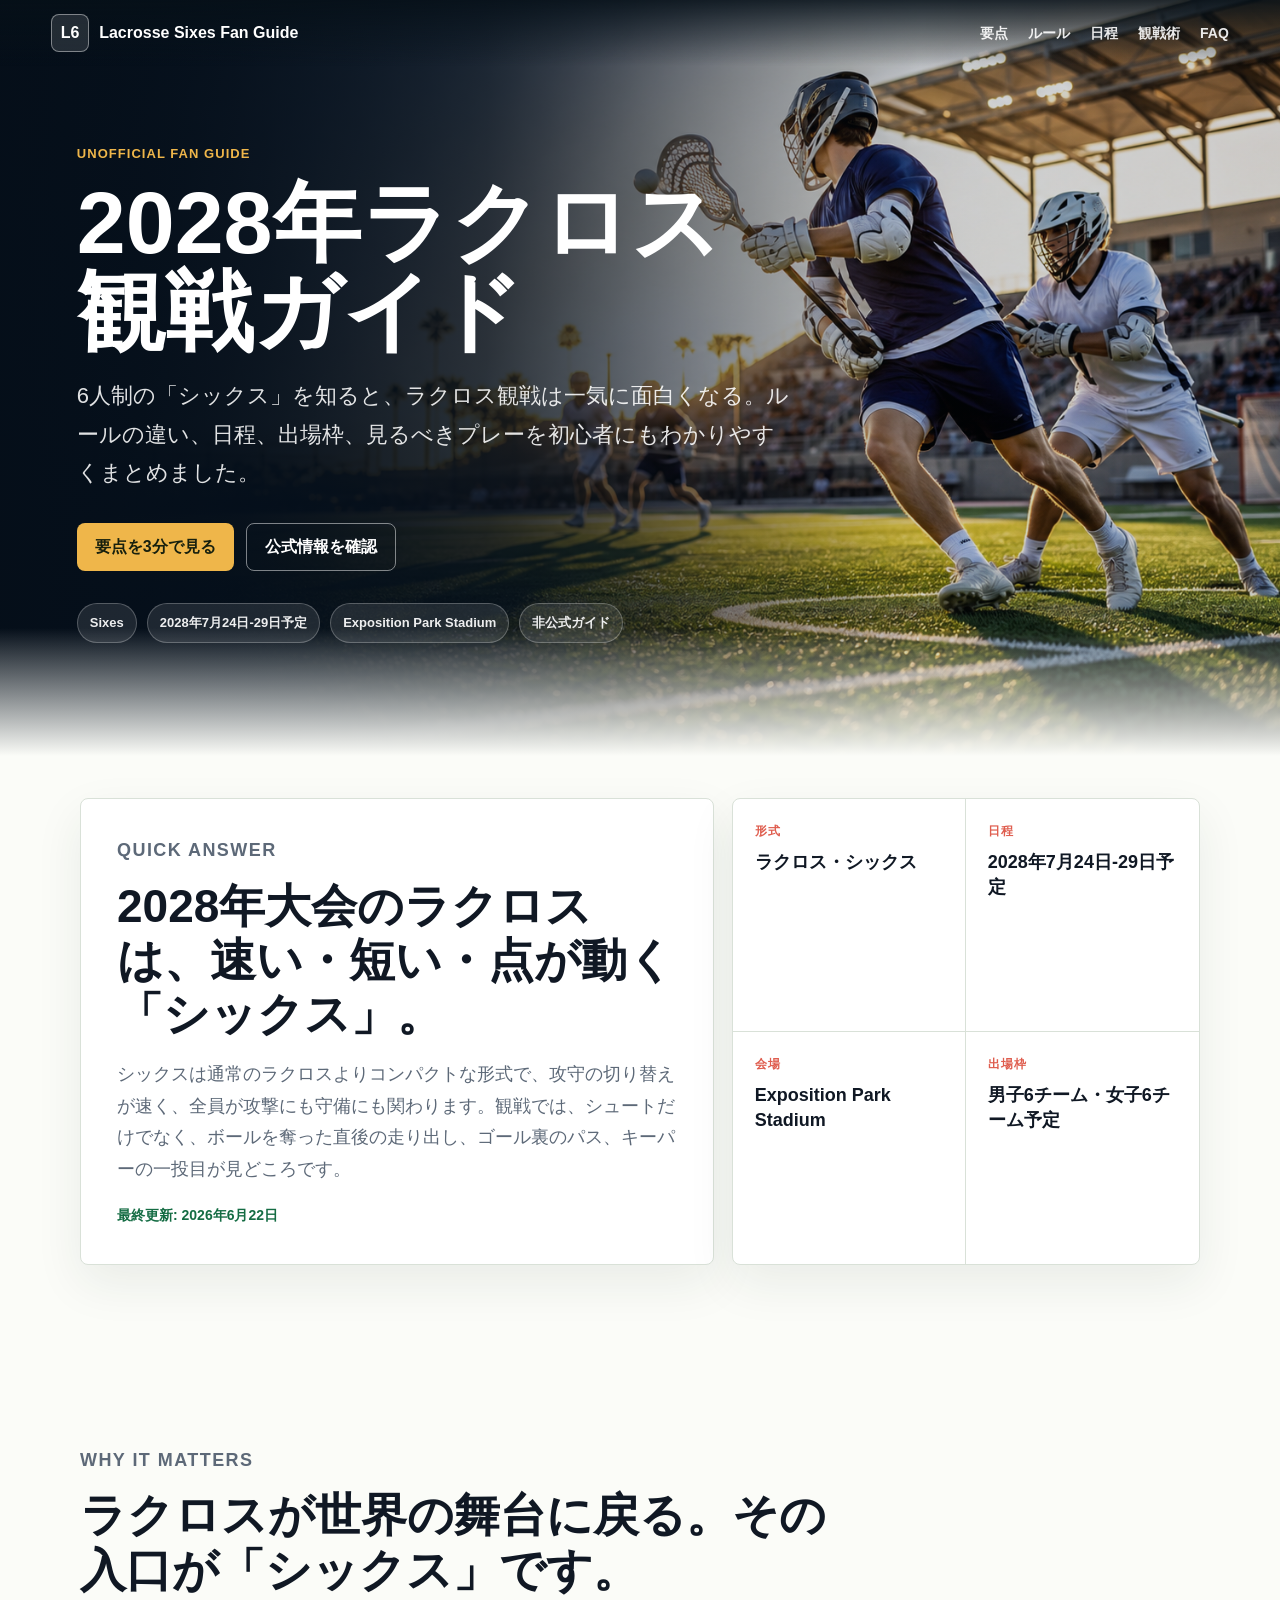
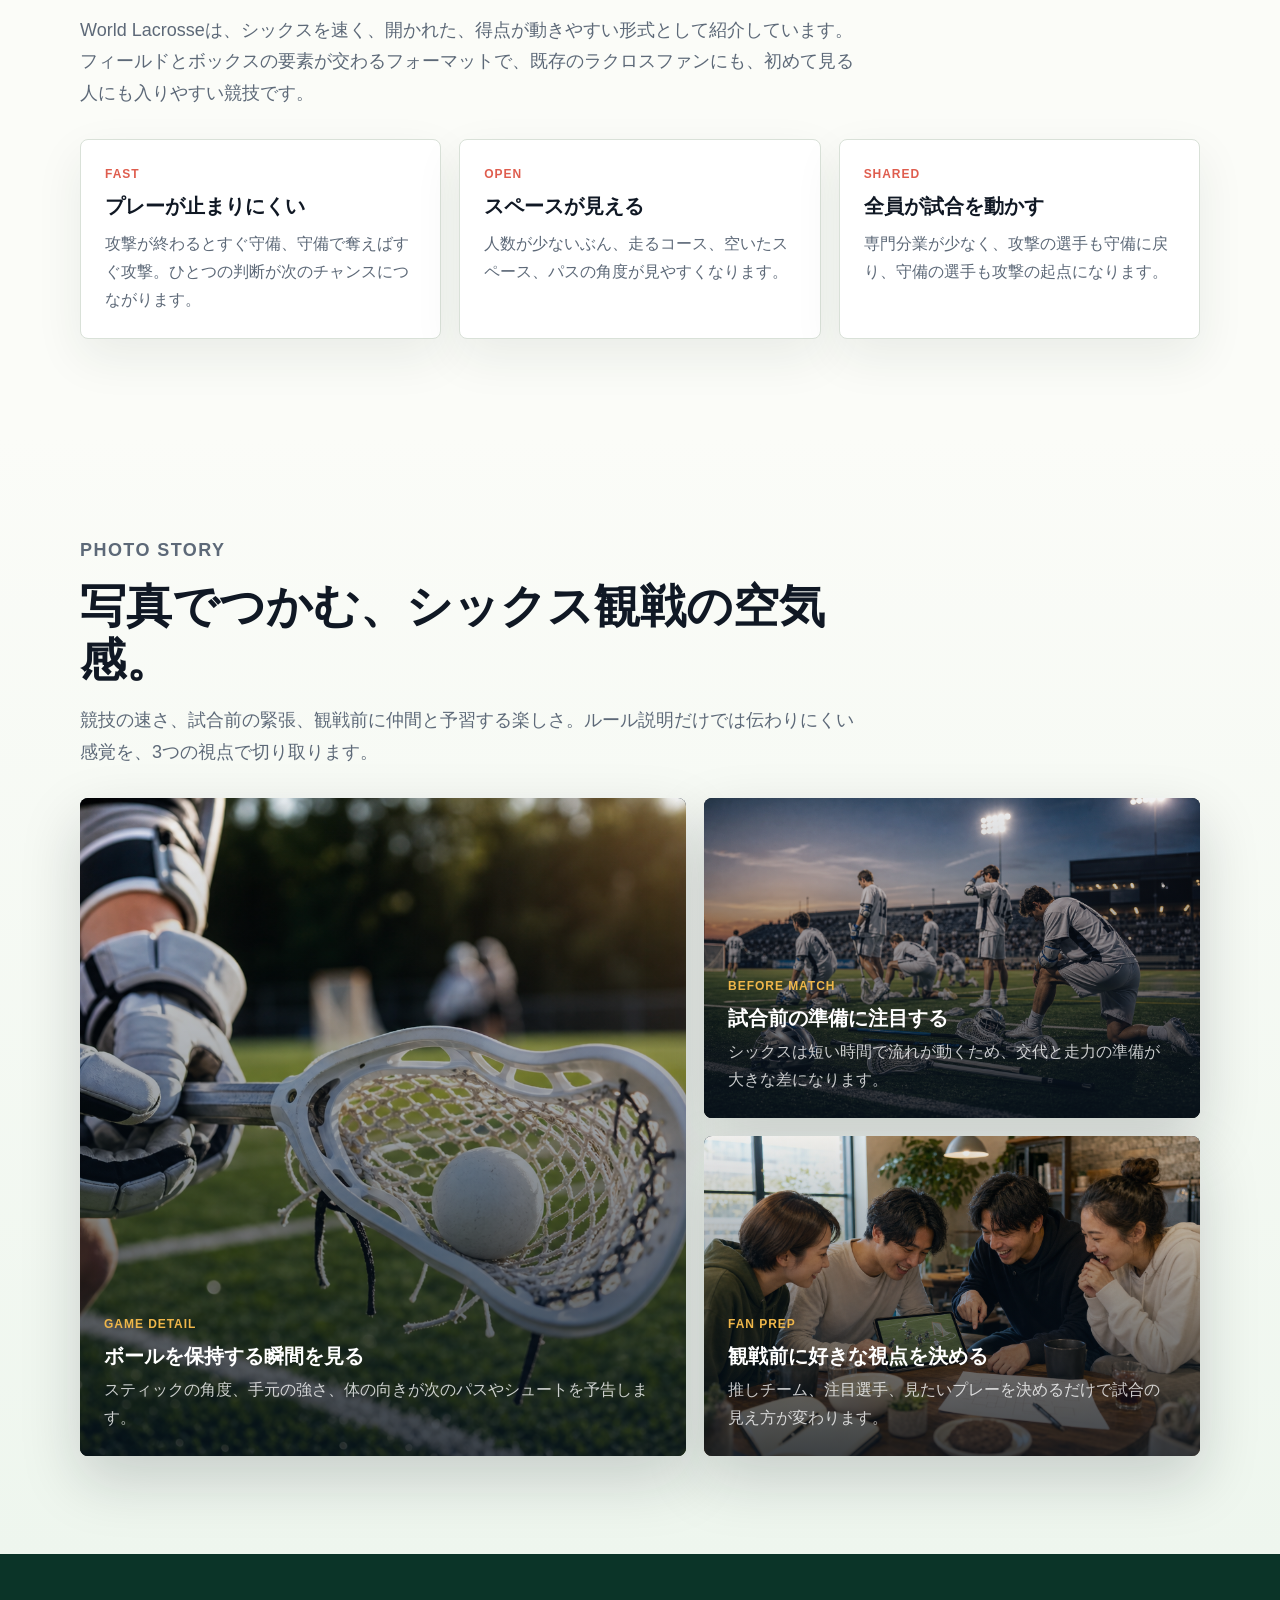
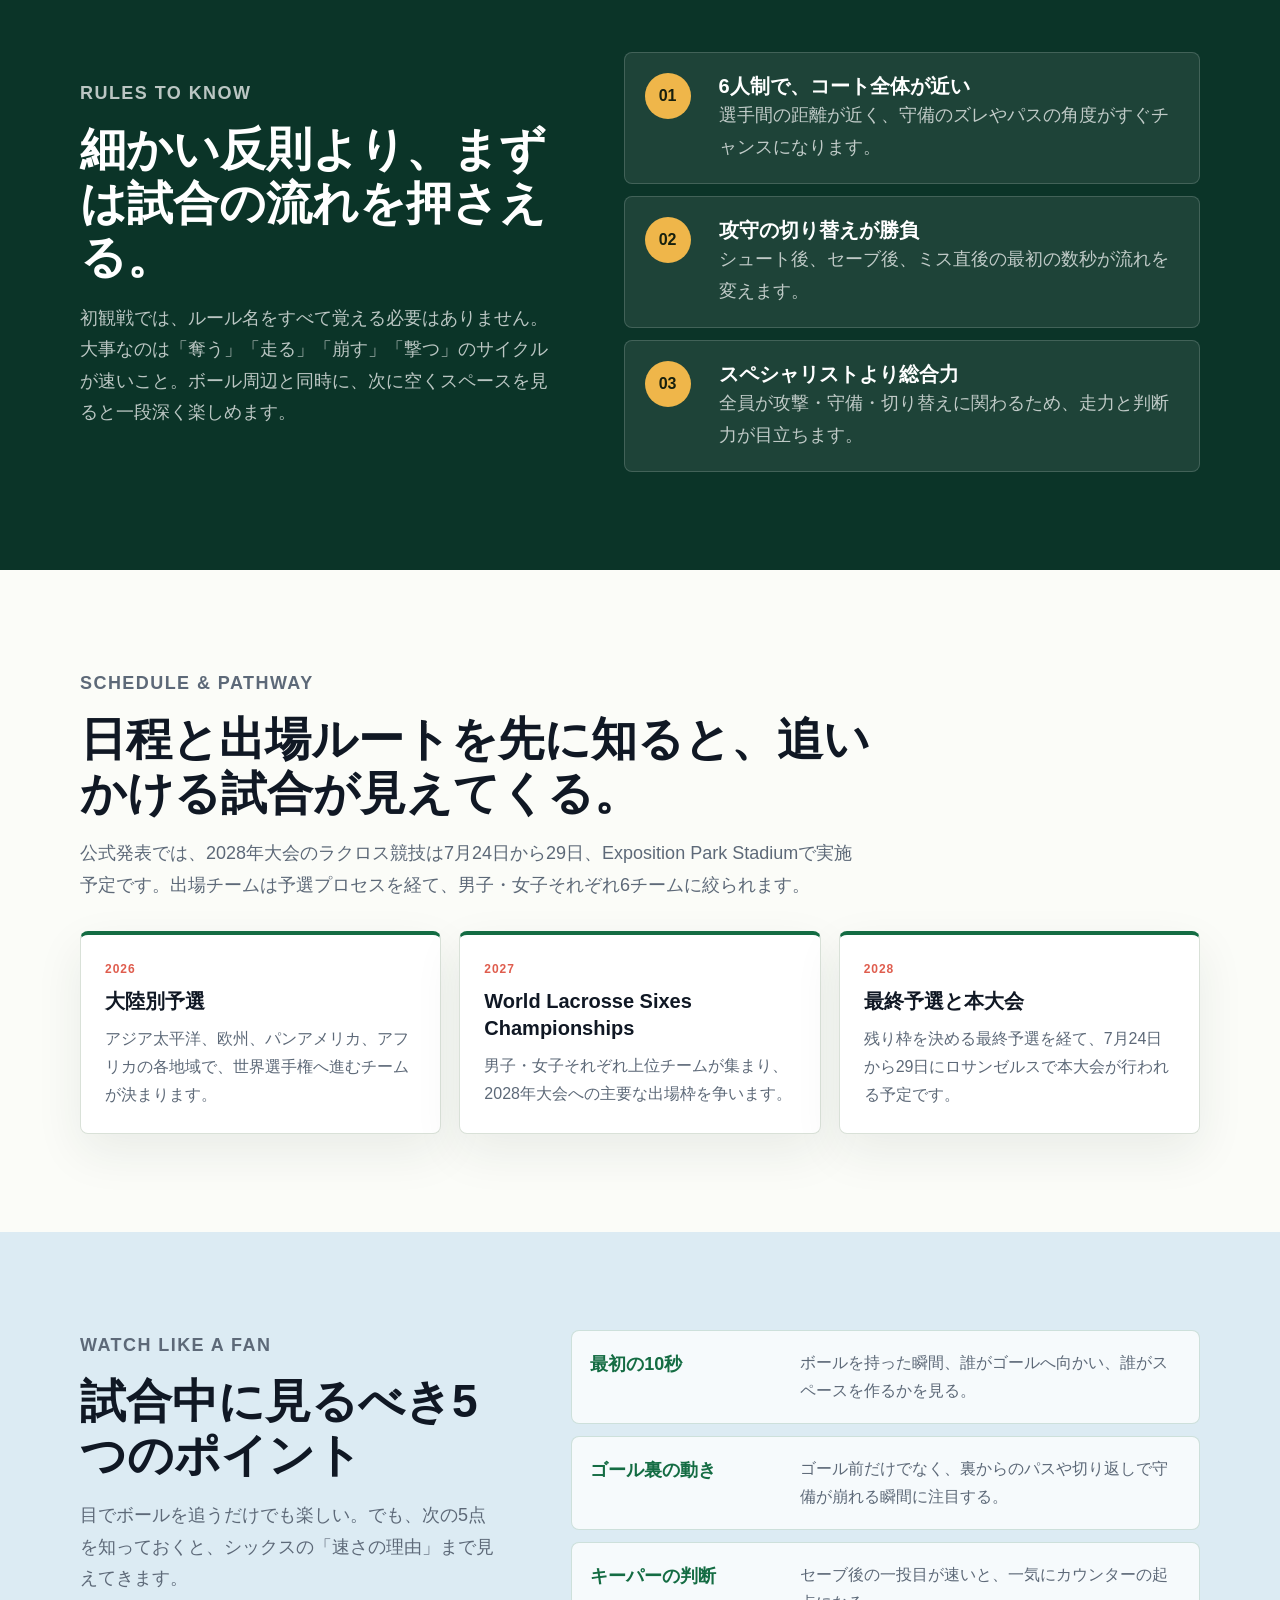
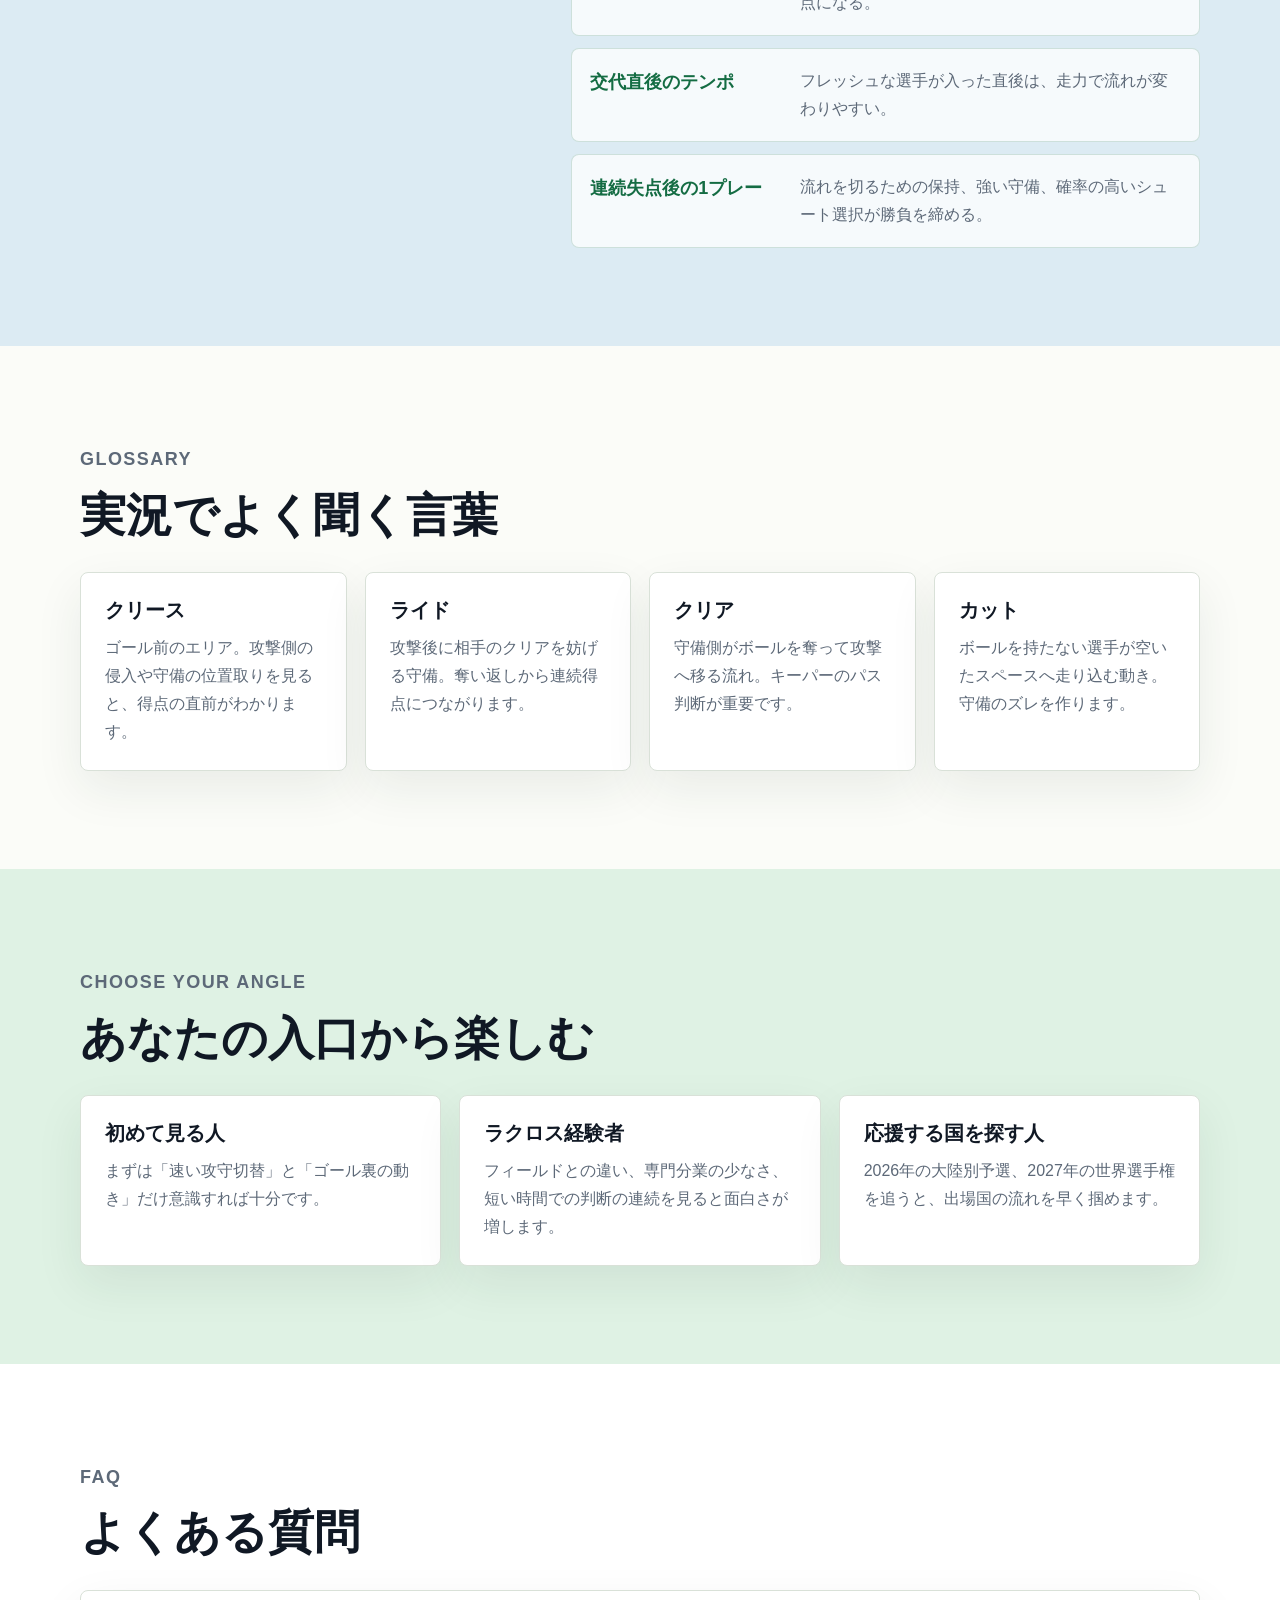
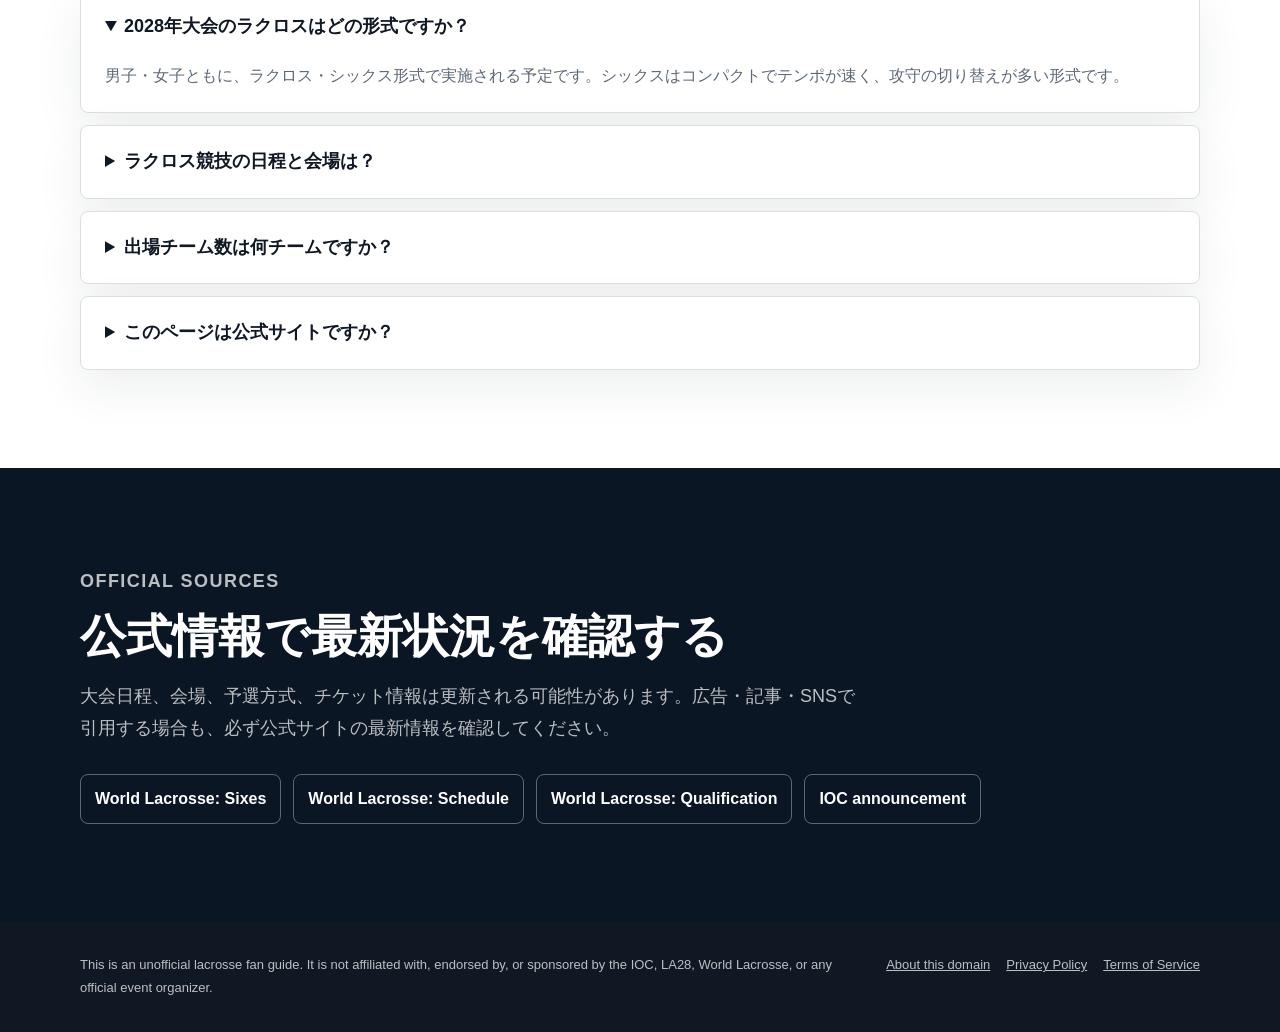
==== commit 70112e8a: "Add photo story to lacrosse landing page" ====
--- a/lacrosse.html
+++ b/lacrosse.html
@@ -27,6 +27,17 @@
             "description": "ラクロス・シックスのルール、日程、出場枠、観戦ポイントをまとめた非公式ファンガイド。",
             "inLanguage": "ja",
             "dateModified": "2026-06-22",
+            "primaryImageOfPage": {
+              "@type": "ImageObject",
+              "url": "https://www.adops-ecosystem.com/assets/lacrosse-hero.png",
+              "caption": "ラクロス・シックスの試合イメージ"
+            },
+            "image": [
+              "https://www.adops-ecosystem.com/assets/lacrosse-hero.png",
+              "https://www.adops-ecosystem.com/assets/lacrosse-detail-stick.png",
+              "https://www.adops-ecosystem.com/assets/lacrosse-sideline-warmup.png",
+              "https://www.adops-ecosystem.com/assets/lacrosse-fan-viewing.png"
+            ],
             "isPartOf": {
               "@type": "WebSite",
               "name": "AdOps Ecosystem",
@@ -167,6 +178,44 @@
         </div>
       </section>
 
+      <section class="photo-story" aria-labelledby="photo-story-title">
+        <div class="content">
+          <div class="section-heading">
+            <p class="section-kicker">Photo story</p>
+            <h2 id="photo-story-title">写真でつかむ、シックス観戦の空気感。</h2>
+            <p>
+              競技の速さ、試合前の緊張、観戦前に仲間と予習する楽しさ。ルール説明だけでは伝わりにくい感覚を、3つの視点で切り取ります。
+            </p>
+          </div>
+          <div class="photo-grid">
+            <figure class="photo-card large">
+              <img src="assets/lacrosse-detail-stick.png" alt="ラクロススティックとボールのクローズアップ" loading="lazy" />
+              <figcaption>
+                <span>Game detail</span>
+                <strong>ボールを保持する瞬間を見る</strong>
+                <p>スティックの角度、手元の強さ、体の向きが次のパスやシュートを予告します。</p>
+              </figcaption>
+            </figure>
+            <figure class="photo-card">
+              <img src="assets/lacrosse-sideline-warmup.png" alt="試合前にサイドラインで準備するラクロス選手たち" loading="lazy" />
+              <figcaption>
+                <span>Before match</span>
+                <strong>試合前の準備に注目する</strong>
+                <p>シックスは短い時間で流れが動くため、交代と走力の準備が大きな差になります。</p>
+              </figcaption>
+            </figure>
+            <figure class="photo-card">
+              <img src="assets/lacrosse-fan-viewing.png" alt="タブレットでラクロスを見ながら観戦予習をするファン" loading="lazy" />
+              <figcaption>
+                <span>Fan prep</span>
+                <strong>観戦前に好きな視点を決める</strong>
+                <p>推しチーム、注目選手、見たいプレーを決めるだけで試合の見え方が変わります。</p>
+              </figcaption>
+            </figure>
+          </div>
+        </div>
+      </section>
+
       <section class="band contrast" id="rules">
         <div class="content split">
           <div>
--- a/lacrosse.css
+++ b/lacrosse.css
@@ -328,6 +328,78 @@
   color: var(--muted);
 }
 
+.photo-story {
+  padding: clamp(58px, 8vw, 98px) 0;
+  background: linear-gradient(180deg, var(--paper), #eef6ee);
+}
+
+.photo-grid {
+  display: grid;
+  grid-template-columns: minmax(0, 1.1fr) minmax(280px, 0.9fr);
+  grid-template-rows: repeat(2, minmax(260px, auto));
+  gap: 18px;
+}
+
+.photo-card {
+  position: relative;
+  min-height: 100%;
+  margin: 0;
+  overflow: hidden;
+  border-radius: 8px;
+  background: var(--navy);
+  box-shadow: 0 24px 60px rgba(16, 24, 36, 0.18);
+}
+
+.photo-card.large {
+  grid-row: span 2;
+}
+
+.photo-card img {
+  display: block;
+  width: 100%;
+  height: 100%;
+  min-height: 320px;
+  object-fit: cover;
+}
+
+.photo-card::after {
+  content: "";
+  position: absolute;
+  inset: 0;
+  background: linear-gradient(180deg, rgba(7, 18, 30, 0.04), rgba(7, 18, 30, 0.78));
+  pointer-events: none;
+}
+
+.photo-card figcaption {
+  position: absolute;
+  inset: auto 0 0;
+  z-index: 1;
+  padding: 24px;
+  color: var(--white);
+}
+
+.photo-card figcaption span {
+  display: block;
+  margin-bottom: 8px;
+  color: var(--gold);
+  font-size: 12px;
+  font-weight: 900;
+  letter-spacing: 0.08em;
+  text-transform: uppercase;
+}
+
+.photo-card figcaption strong {
+  display: block;
+  margin-bottom: 6px;
+  font-size: 20px;
+  line-height: 1.35;
+}
+
+.photo-card figcaption p {
+  margin-bottom: 0;
+  color: rgba(255, 255, 255, 0.78);
+}
+
 .contrast {
   background: var(--field-dark);
   color: var(--white);
@@ -532,6 +604,15 @@
     grid-template-columns: 1fr;
   }
 
+  .photo-grid {
+    grid-template-columns: 1fr;
+    grid-template-rows: none;
+  }
+
+  .photo-card.large {
+    grid-row: auto;
+  }
+
   .term-grid {
     grid-template-columns: repeat(2, minmax(0, 1fr));
   }
@@ -593,6 +674,14 @@
     width: min(100% - 28px, 1120px);
   }
 
+  .photo-card img {
+    min-height: 280px;
+  }
+
+  .photo-card figcaption {
+    padding: 20px;
+  }
+
   .fact-board,
   .term-grid {
     grid-template-columns: 1fr;
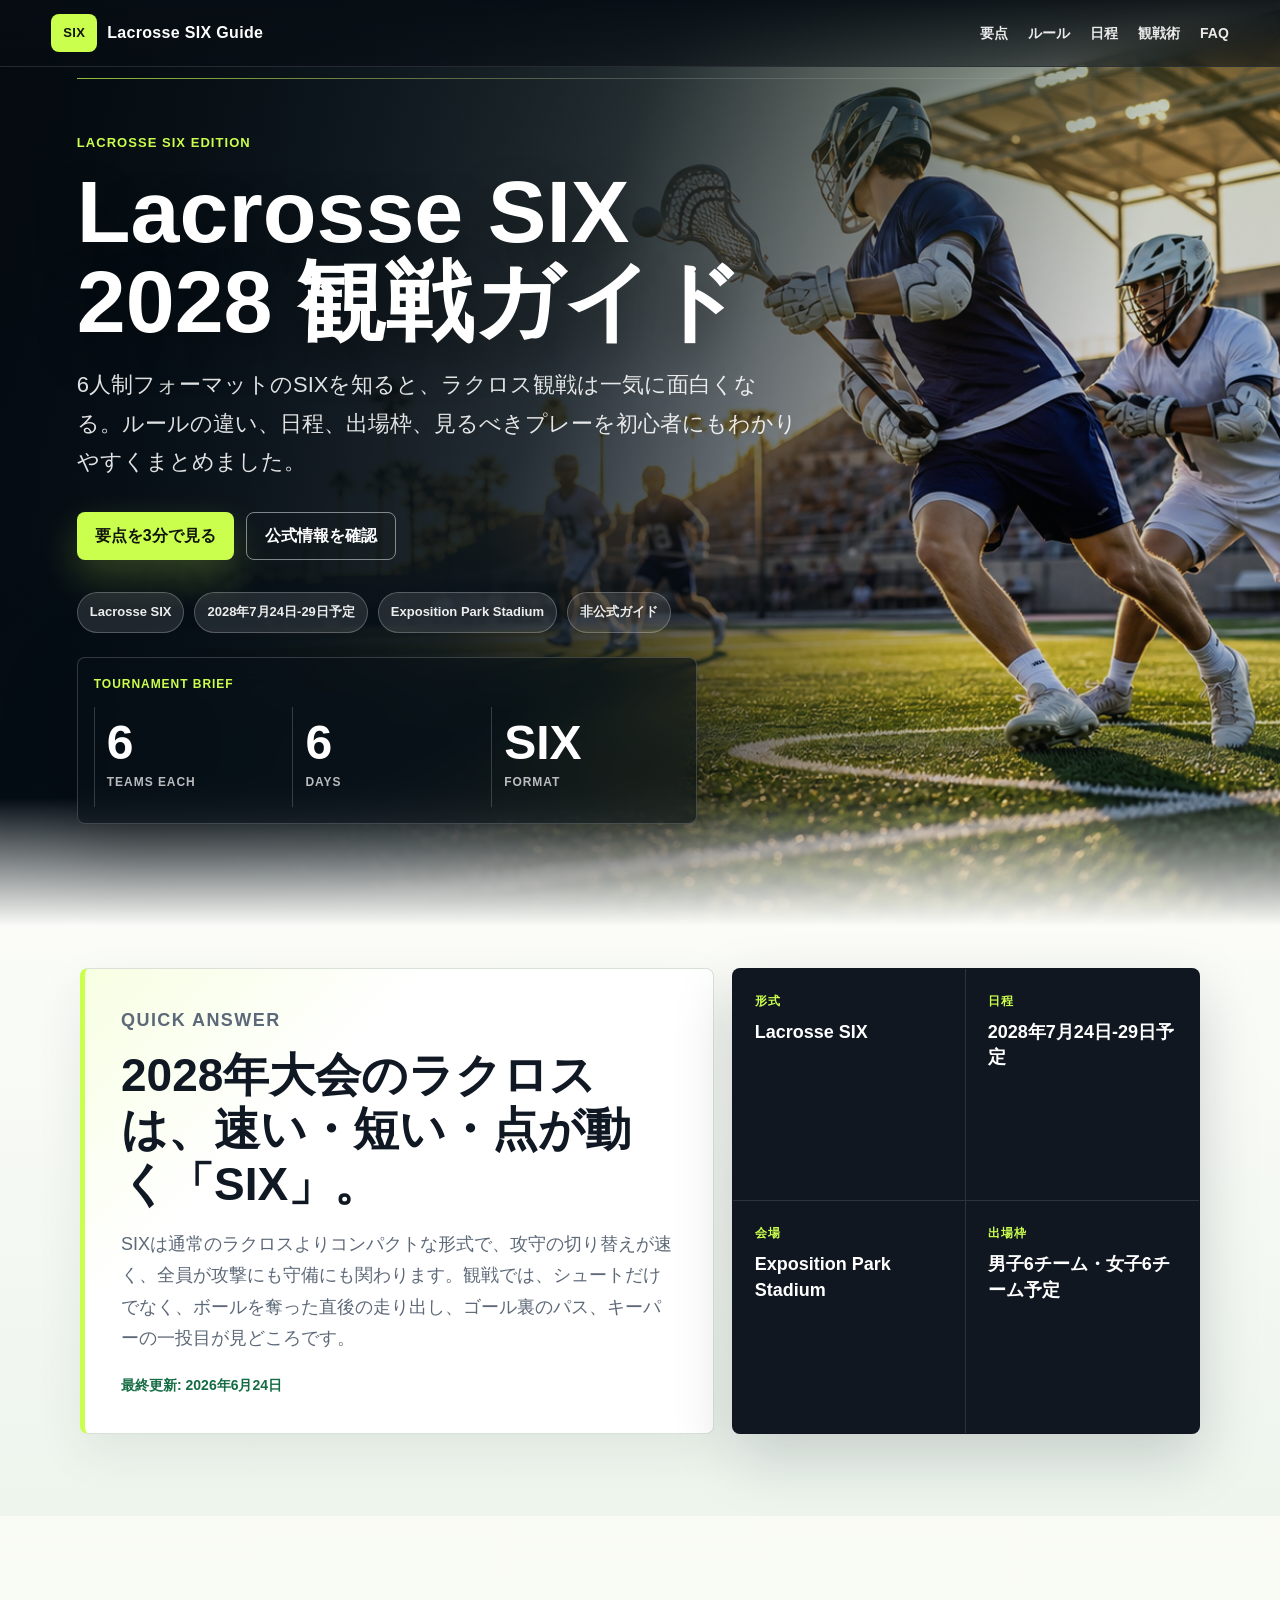
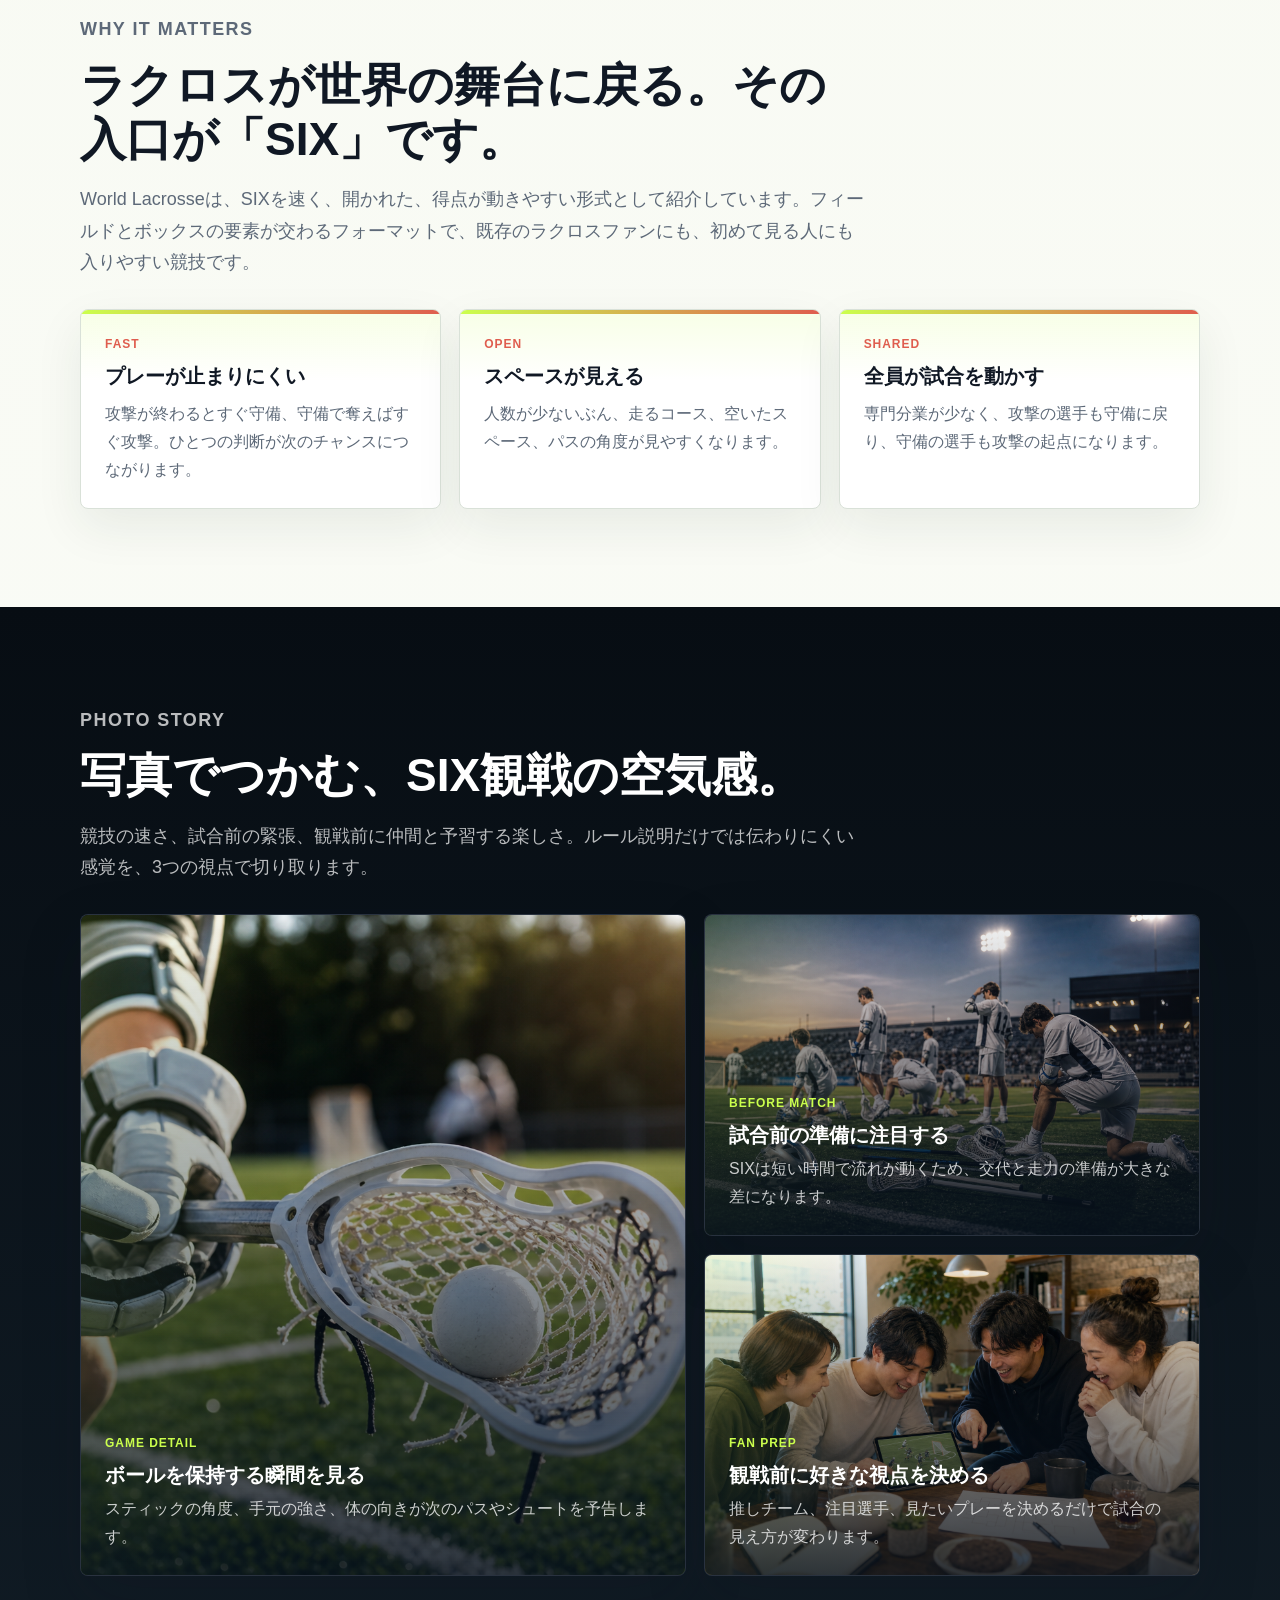
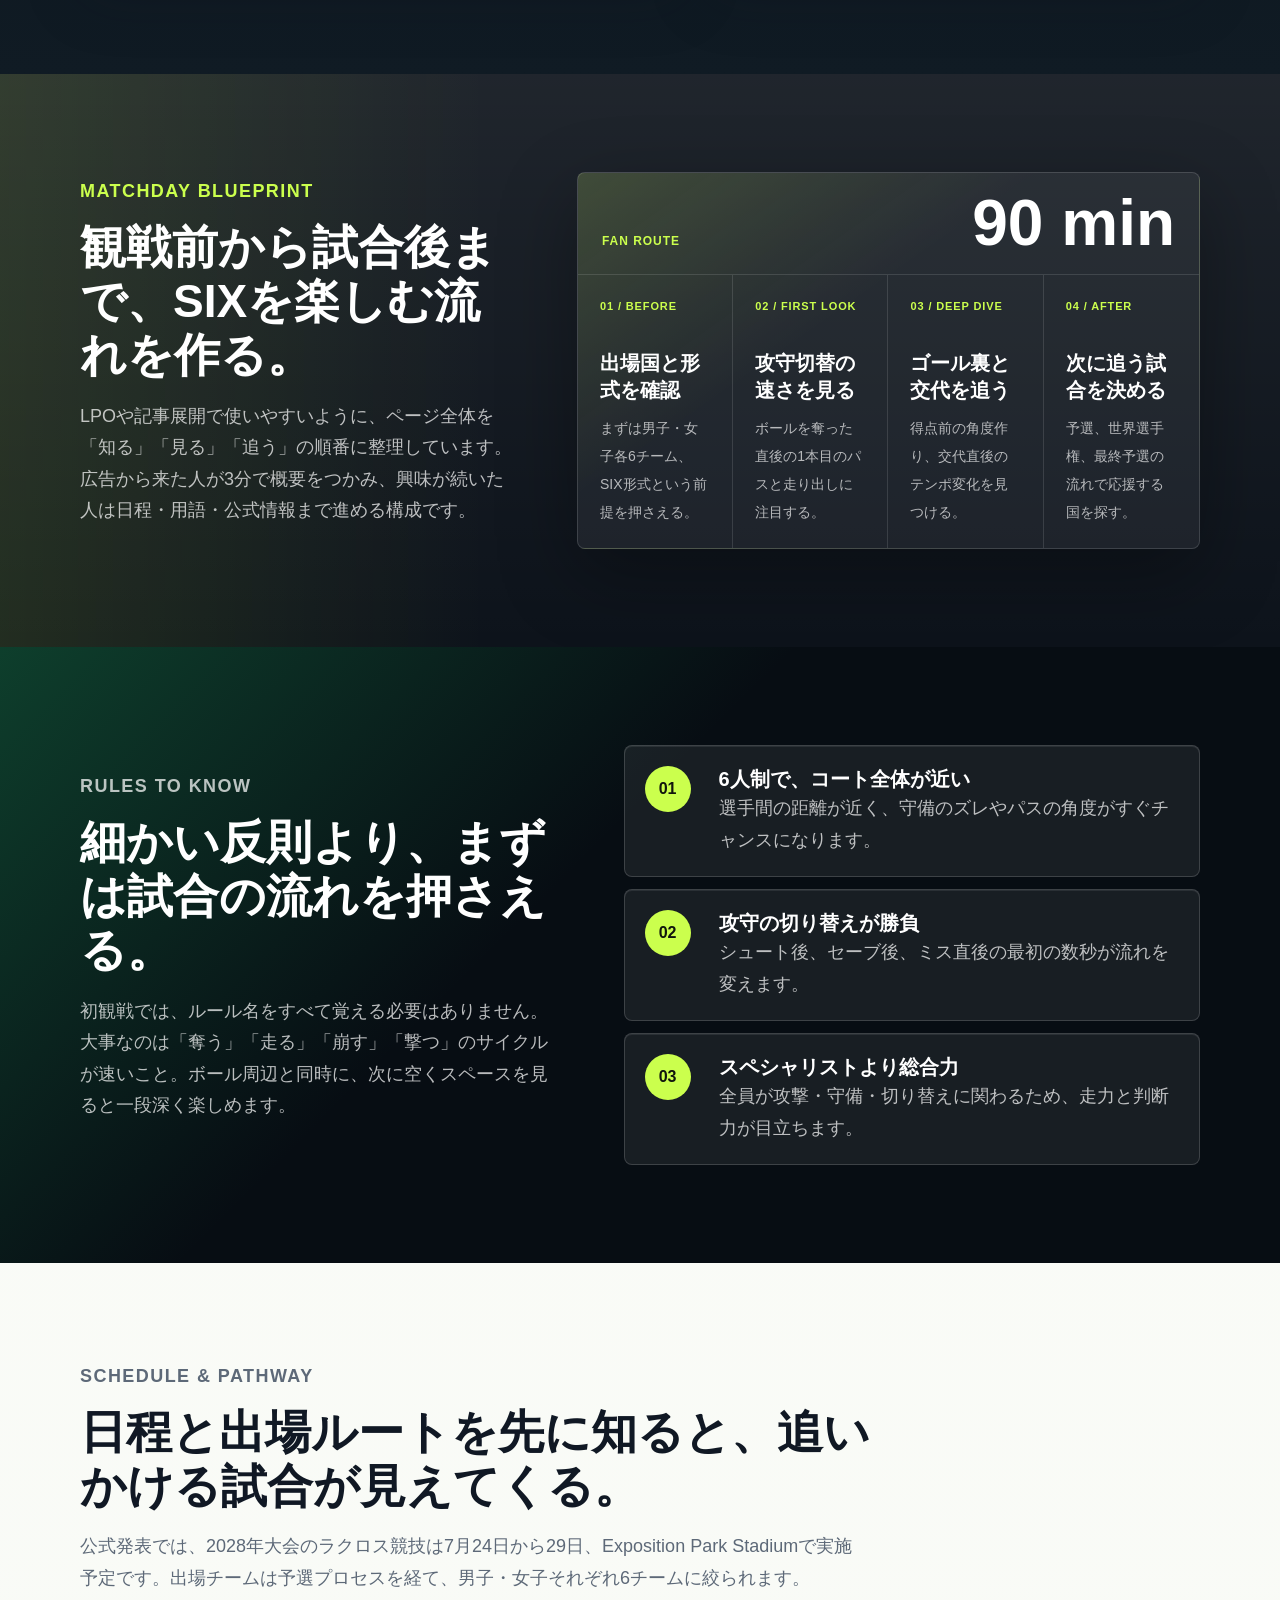
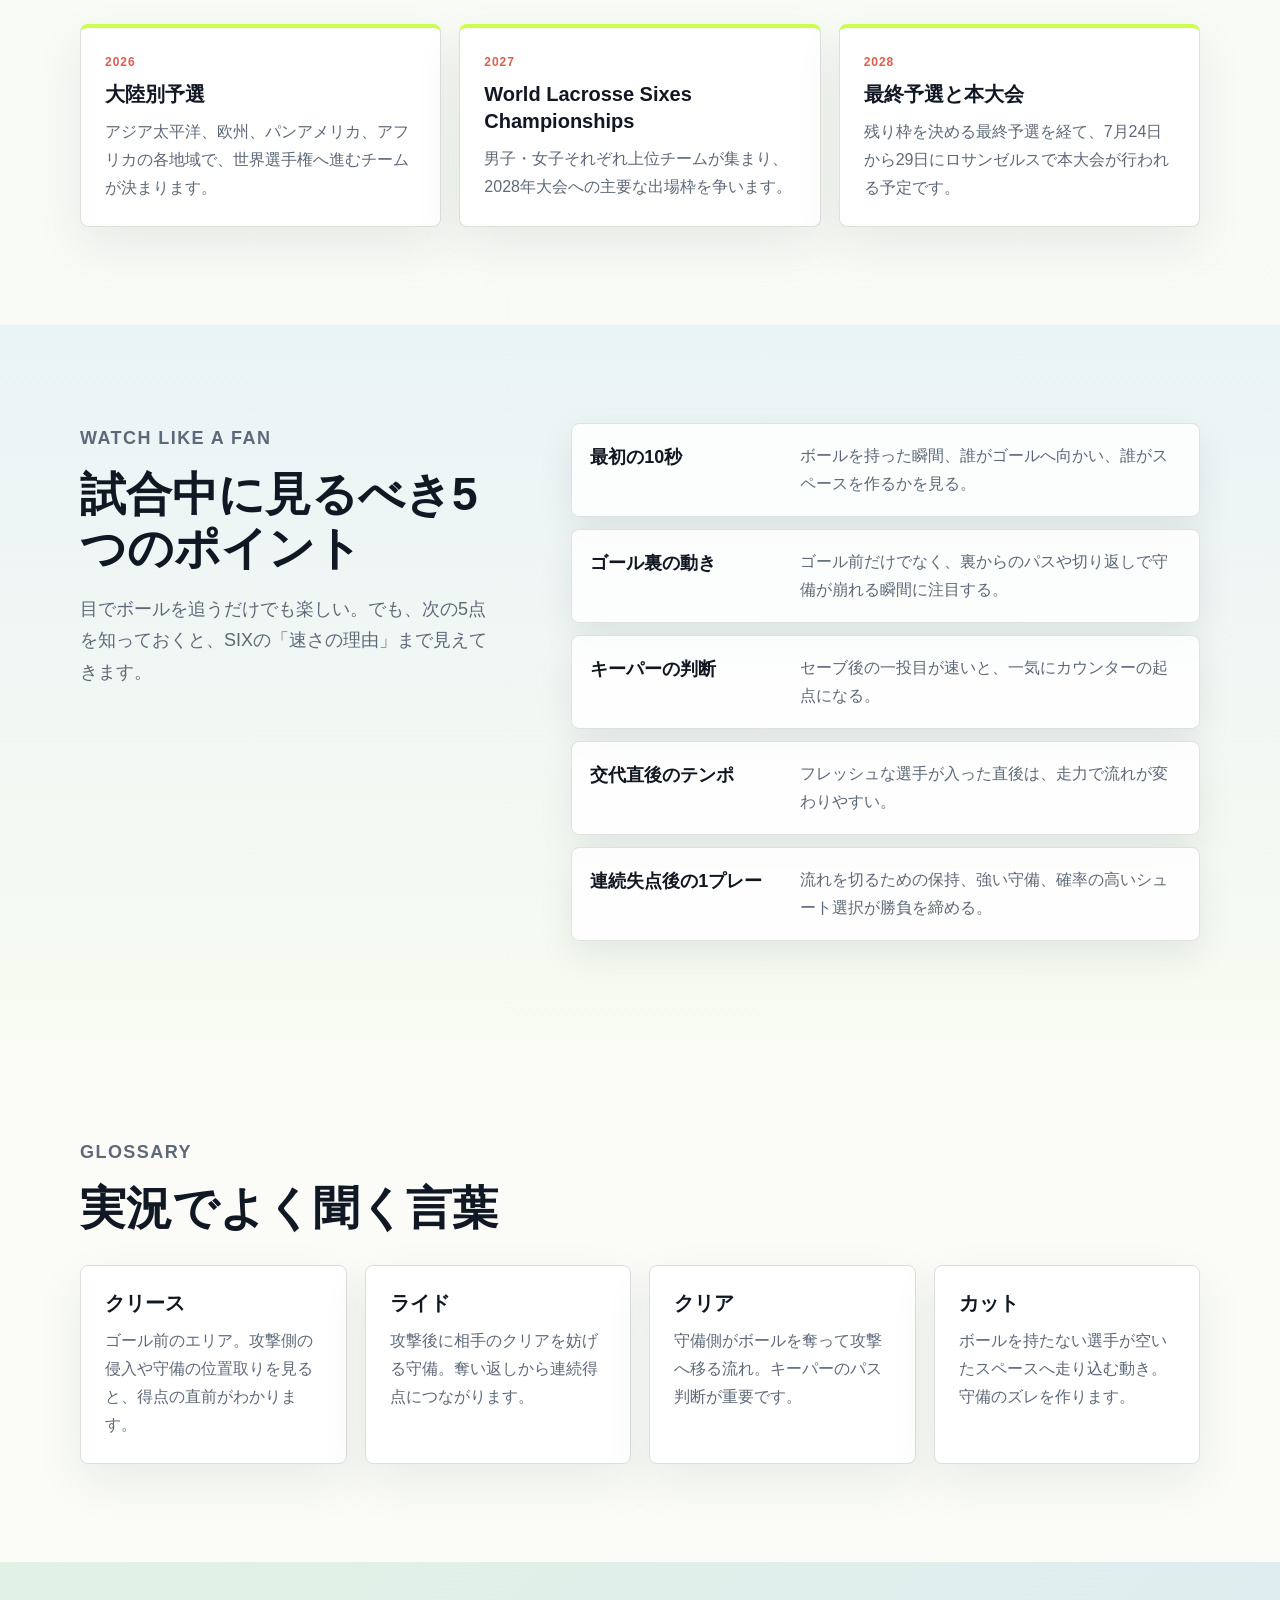
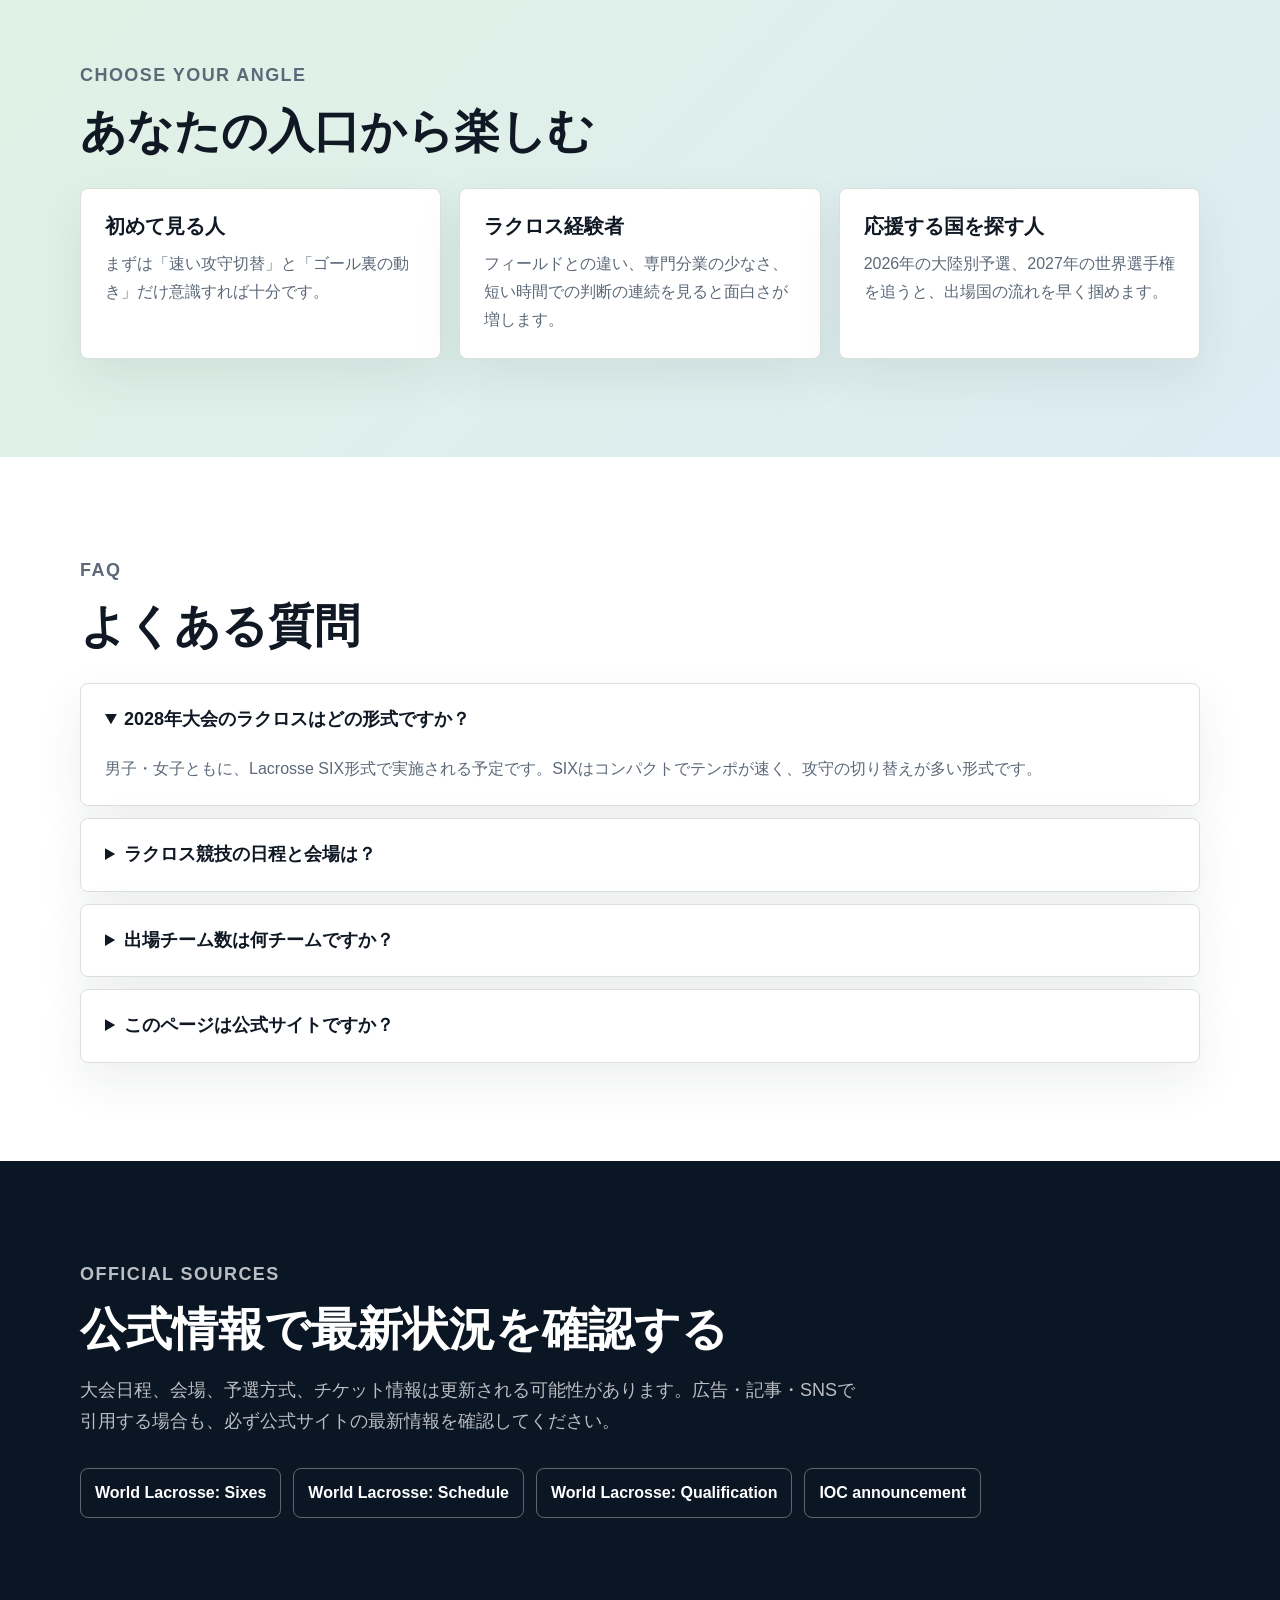
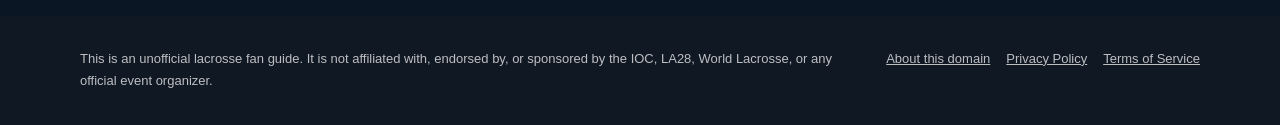
==== commit 05958a4b: "Refresh lacrosse SIX landing page" ====
--- a/lacrosse.html
+++ b/lacrosse.html
@@ -3,14 +3,14 @@
   <head>
     <meta charset="utf-8" />
     <meta name="viewport" content="width=device-width, initial-scale=1" />
-    <title>2028年ラクロス観戦ガイド | シックスのルール・日程・見どころ</title>
+    <title>Lacrosse SIX 2028 観戦ガイド | ルール・日程・見どころ</title>
     <meta
       name="description"
-      content="2028年ロサンゼルス大会で実施予定のラクロス・シックスを、ルール、日程、出場枠、観戦ポイント、用語集から予習できる非公式ファンガイドです。"
+      content="2028年ロサンゼルス大会で実施予定のLacrosse SIXを、ルール、日程、出場枠、観戦ポイント、用語集から予習できる非公式ファンガイドです。"
     />
     <link rel="canonical" href="https://www.adops-ecosystem.com/lacrosse.html" />
-    <meta property="og:title" content="2028年ラクロス観戦ガイド" />
-    <meta property="og:description" content="ラクロス・シックスのルール、日程、出場枠、観戦ポイントを初心者にもわかりやすく紹介する非公式ファンガイド。" />
+    <meta property="og:title" content="Lacrosse SIX 2028 観戦ガイド" />
+    <meta property="og:description" content="Lacrosse SIXのルール、日程、出場枠、観戦ポイントを初心者にもわかりやすく紹介する非公式ファンガイド。" />
     <meta property="og:type" content="website" />
     <meta property="og:image" content="https://www.adops-ecosystem.com/assets/lacrosse-hero.png" />
     <meta name="twitter:card" content="summary_large_image" />
@@ -23,14 +23,14 @@
             "@type": "WebPage",
             "@id": "https://www.adops-ecosystem.com/lacrosse.html#webpage",
             "url": "https://www.adops-ecosystem.com/lacrosse.html",
-            "name": "2028年ラクロス観戦ガイド",
-            "description": "ラクロス・シックスのルール、日程、出場枠、観戦ポイントをまとめた非公式ファンガイド。",
+            "name": "Lacrosse SIX 2028 観戦ガイド",
+            "description": "Lacrosse SIXのルール、日程、出場枠、観戦ポイントをまとめた非公式ファンガイド。",
             "inLanguage": "ja",
-            "dateModified": "2026-06-22",
+            "dateModified": "2026-06-24",
             "primaryImageOfPage": {
               "@type": "ImageObject",
               "url": "https://www.adops-ecosystem.com/assets/lacrosse-hero.png",
-              "caption": "ラクロス・シックスの試合イメージ"
+              "caption": "Lacrosse SIXの試合イメージ"
             },
             "image": [
               "https://www.adops-ecosystem.com/assets/lacrosse-hero.png",
@@ -44,6 +44,7 @@
               "url": "https://www.adops-ecosystem.com/"
             },
             "about": [
+              { "@type": "Thing", "name": "Lacrosse SIX" },
               { "@type": "Thing", "name": "Lacrosse Sixes" },
               { "@type": "SportsEvent", "name": "Los Angeles 2028 lacrosse" }
             ]
@@ -57,7 +58,7 @@
                 "name": "2028年大会のラクロスはどの形式ですか？",
                 "acceptedAnswer": {
                   "@type": "Answer",
-                  "text": "2028年大会では、男子・女子ともにラクロス・シックス形式で実施される予定です。シックスは通常のフィールドラクロスよりコンパクトで、攻守の切り替えが速い形式です。"
+                  "text": "2028年大会では、男子・女子ともにLacrosse SIX形式で実施される予定です。SIXは通常のフィールドラクロスよりコンパクトで、攻守の切り替えが速い形式です。"
                 }
               },
               {
@@ -73,7 +74,7 @@
                 "name": "初心者は何を見れば楽しめますか？",
                 "acceptedAnswer": {
                   "@type": "Answer",
-                  "text": "最初はボールを持った選手だけでなく、ゴール裏の動き、守備の戻り、キーパーのセーブ後の一投目を見ると、シックス特有の速さがわかりやすくなります。"
+                  "text": "最初はボールを持った選手だけでなく、ゴール裏の動き、守備の戻り、キーパーのセーブ後の一投目を見ると、SIX特有の速さがわかりやすくなります。"
                 }
               }
             ]
@@ -85,8 +86,8 @@
   <body>
     <header class="site-header" aria-label="サイトヘッダー">
       <a class="brand" href="lacrosse.html" aria-label="2028年ラクロス観戦ガイド">
-        <span class="brand-mark">L6</span>
-        <span>Lacrosse Sixes Fan Guide</span>
+        <span class="brand-mark">SIX</span>
+        <span>Lacrosse SIX Guide</span>
       </a>
       <nav class="nav" aria-label="ページ内ナビゲーション">
         <a href="#overview">要点</a>
@@ -100,21 +101,29 @@
     <main>
       <section class="hero" aria-labelledby="hero-title">
         <div class="hero-content">
-          <p class="eyebrow">Unofficial fan guide</p>
-          <h1 id="hero-title">2028年ラクロス<br />観戦ガイド</h1>
+          <p class="eyebrow">Lacrosse SIX edition</p>
+          <h1 id="hero-title">Lacrosse SIX<br />2028 観戦ガイド</h1>
           <p class="lead">
-            6人制の「シックス」を知ると、ラクロス観戦は一気に面白くなる。ルールの違い、日程、出場枠、見るべきプレーを初心者にもわかりやすくまとめました。
+            6人制フォーマットのSIXを知ると、ラクロス観戦は一気に面白くなる。ルールの違い、日程、出場枠、見るべきプレーを初心者にもわかりやすくまとめました。
           </p>
           <div class="hero-actions">
             <a class="button primary" href="#overview">要点を3分で見る</a>
             <a class="button ghost" href="#sources">公式情報を確認</a>
           </div>
-          <div class="fact-strip" aria-label="ラクロス・シックスの要点">
-            <span>Sixes</span>
+          <div class="fact-strip" aria-label="Lacrosse SIXの要点">
+            <span>Lacrosse SIX</span>
             <span>2028年7月24日-29日予定</span>
             <span>Exposition Park Stadium</span>
             <span>非公式ガイド</span>
           </div>
+          <aside class="hero-brief" aria-label="Lacrosse SIX tournament brief">
+            <span class="brief-label">Tournament brief</span>
+            <div class="brief-grid">
+              <div><strong>6</strong><span>teams each</span></div>
+              <div><strong>6</strong><span>days</span></div>
+              <div><strong>SIX</strong><span>format</span></div>
+            </div>
+          </aside>
         </div>
       </section>
 
@@ -122,16 +131,16 @@
         <div class="content summary-grid">
           <article class="answer-panel">
             <p class="section-kicker">Quick answer</p>
-            <h2>2028年大会のラクロスは、速い・短い・点が動く「シックス」。</h2>
-            <p>
-              シックスは通常のラクロスよりコンパクトな形式で、攻守の切り替えが速く、全員が攻撃にも守備にも関わります。観戦では、シュートだけでなく、ボールを奪った直後の走り出し、ゴール裏のパス、キーパーの一投目が見どころです。
-            </p>
-            <p class="updated">最終更新: 2026年6月22日</p>
+            <h2>2028年大会のラクロスは、速い・短い・点が動く「SIX」。</h2>
+            <p>
+              SIXは通常のラクロスよりコンパクトな形式で、攻守の切り替えが速く、全員が攻撃にも守備にも関わります。観戦では、シュートだけでなく、ボールを奪った直後の走り出し、ゴール裏のパス、キーパーの一投目が見どころです。
+            </p>
+            <p class="updated">最終更新: 2026年6月24日</p>
           </article>
           <aside class="fact-board" aria-label="2028年大会ラクロスの基本情報">
             <div>
               <span>形式</span>
-              <strong>ラクロス・シックス</strong>
+              <strong>Lacrosse SIX</strong>
             </div>
             <div>
               <span>日程</span>
@@ -153,9 +162,9 @@
         <div class="content">
           <div class="section-heading">
             <p class="section-kicker">Why it matters</p>
-            <h2>ラクロスが世界の舞台に戻る。その入口が「シックス」です。</h2>
-            <p>
-              World Lacrosseは、シックスを速く、開かれた、得点が動きやすい形式として紹介しています。フィールドとボックスの要素が交わるフォーマットで、既存のラクロスファンにも、初めて見る人にも入りやすい競技です。
+            <h2>ラクロスが世界の舞台に戻る。その入口が「SIX」です。</h2>
+            <p>
+              World Lacrosseは、SIXを速く、開かれた、得点が動きやすい形式として紹介しています。フィールドとボックスの要素が交わるフォーマットで、既存のラクロスファンにも、初めて見る人にも入りやすい競技です。
             </p>
           </div>
           <div class="feature-row">
@@ -182,7 +191,7 @@
         <div class="content">
           <div class="section-heading">
             <p class="section-kicker">Photo story</p>
-            <h2 id="photo-story-title">写真でつかむ、シックス観戦の空気感。</h2>
+            <h2 id="photo-story-title">写真でつかむ、SIX観戦の空気感。</h2>
             <p>
               競技の速さ、試合前の緊張、観戦前に仲間と予習する楽しさ。ルール説明だけでは伝わりにくい感覚を、3つの視点で切り取ります。
             </p>
@@ -201,7 +210,7 @@
               <figcaption>
                 <span>Before match</span>
                 <strong>試合前の準備に注目する</strong>
-                <p>シックスは短い時間で流れが動くため、交代と走力の準備が大きな差になります。</p>
+                <p>SIXは短い時間で流れが動くため、交代と走力の準備が大きな差になります。</p>
               </figcaption>
             </figure>
             <figure class="photo-card">
@@ -216,6 +225,46 @@
         </div>
       </section>
 
+      <section class="band matchday-band" aria-labelledby="matchday-title">
+        <div class="content matchday-layout">
+          <div class="matchday-copy">
+            <p class="section-kicker">Matchday blueprint</p>
+            <h2 id="matchday-title">観戦前から試合後まで、SIXを楽しむ流れを作る。</h2>
+            <p>
+              LPOや記事展開で使いやすいように、ページ全体を「知る」「見る」「追う」の順番に整理しています。広告から来た人が3分で概要をつかみ、興味が続いた人は日程・用語・公式情報まで進める構成です。
+            </p>
+          </div>
+          <div class="matchday-panel" aria-label="SIX matchday fan route">
+            <div class="panel-top">
+              <span>Fan route</span>
+              <strong>90 min</strong>
+            </div>
+            <ol class="route-list">
+              <li>
+                <b>01 / Before</b>
+                <strong>出場国と形式を確認</strong>
+                <span>まずは男子・女子各6チーム、SIX形式という前提を押さえる。</span>
+              </li>
+              <li>
+                <b>02 / First look</b>
+                <strong>攻守切替の速さを見る</strong>
+                <span>ボールを奪った直後の1本目のパスと走り出しに注目する。</span>
+              </li>
+              <li>
+                <b>03 / Deep dive</b>
+                <strong>ゴール裏と交代を追う</strong>
+                <span>得点前の角度作り、交代直後のテンポ変化を見つける。</span>
+              </li>
+              <li>
+                <b>04 / After</b>
+                <strong>次に追う試合を決める</strong>
+                <span>予選、世界選手権、最終予選の流れで応援する国を探す。</span>
+              </li>
+            </ol>
+          </div>
+        </div>
+      </section>
+
       <section class="band contrast" id="rules">
         <div class="content split">
           <div>
@@ -286,7 +335,7 @@
             <p class="section-kicker">Watch like a fan</p>
             <h2>試合中に見るべき5つのポイント</h2>
             <p>
-              目でボールを追うだけでも楽しい。でも、次の5点を知っておくと、シックスの「速さの理由」まで見えてきます。
+              目でボールを追うだけでも楽しい。でも、次の5点を知っておくと、SIXの「速さの理由」まで見えてきます。
             </p>
           </div>
           <ol class="watch-list">
@@ -373,7 +422,7 @@
           <div class="faq-list">
             <details open>
               <summary>2028年大会のラクロスはどの形式ですか？</summary>
-              <p>男子・女子ともに、ラクロス・シックス形式で実施される予定です。シックスはコンパクトでテンポが速く、攻守の切り替えが多い形式です。</p>
+              <p>男子・女子ともに、Lacrosse SIX形式で実施される予定です。SIXはコンパクトでテンポが速く、攻守の切り替えが多い形式です。</p>
             </details>
             <details>
               <summary>ラクロス競技の日程と会場は？</summary>
--- a/lacrosse.css
+++ b/lacrosse.css
@@ -8,9 +8,13 @@
   --field-dark: #0b3428;
   --mint: #dff2e4;
   --gold: #efb64a;
+  --lime: #cbff4d;
   --coral: #df5d4e;
   --sky: #dcebf3;
   --navy: #0b1624;
+  --night: #070d13;
+  --graphite: #101721;
+  --steel: #cbd6dc;
   --white: #ffffff;
   font-family: Arial, "Hiragino Kaku Gothic ProN", "Yu Gothic", Meiryo, sans-serif;
 }
@@ -25,7 +29,8 @@
 
 body {
   margin: 0;
-  background: var(--paper);
+  background:
+    linear-gradient(180deg, #f6f9f0 0%, var(--paper) 42%, #f4f8f3 100%);
   color: var(--ink);
   font-size: 16px;
   line-height: 1.75;
@@ -45,7 +50,9 @@
   gap: 24px;
   padding: 14px clamp(18px, 4vw, 52px);
   color: var(--white);
-  background: linear-gradient(180deg, rgba(6, 16, 24, 0.86), rgba(6, 16, 24, 0));
+  border-bottom: 1px solid rgba(255, 255, 255, 0.12);
+  background: linear-gradient(180deg, rgba(7, 13, 19, 0.92), rgba(7, 13, 19, 0.56));
+  backdrop-filter: blur(14px);
 }
 
 .brand,
@@ -62,16 +69,20 @@
   gap: 10px;
   font-weight: 700;
   text-decoration: none;
+  letter-spacing: 0.02em;
 }
 
 .brand-mark {
   display: grid;
   place-items: center;
-  width: 38px;
+  width: 46px;
   height: 38px;
-  border: 1px solid rgba(255, 255, 255, 0.42);
+  border: 1px solid rgba(203, 255, 77, 0.56);
   border-radius: 8px;
-  background: rgba(255, 255, 255, 0.12);
+  background: var(--lime);
+  color: #10150d;
+  font-size: 13px;
+  font-weight: 900;
 }
 
 .nav {
@@ -93,12 +104,22 @@
   position: relative;
   display: flex;
   align-items: center;
-  min-height: 84vh;
-  padding: 122px clamp(20px, 6vw, 88px) 92px;
-  color: var(--white);
-  background:
-    linear-gradient(90deg, rgba(5, 14, 24, 0.95) 0%, rgba(5, 14, 24, 0.76) 38%, rgba(5, 14, 24, 0.18) 72%),
+  min-height: 92vh;
+  padding: 132px clamp(20px, 6vw, 88px) 102px;
+  color: var(--white);
+  background:
+    linear-gradient(110deg, rgba(4, 9, 14, 0.98) 0%, rgba(6, 17, 24, 0.84) 42%, rgba(6, 17, 24, 0.18) 76%),
+    linear-gradient(180deg, rgba(203, 255, 77, 0.16), rgba(203, 255, 77, 0) 36%),
     url("assets/lacrosse-hero.png") center / cover no-repeat;
+}
+
+.hero::before {
+  content: "";
+  position: absolute;
+  inset: 78px clamp(20px, 6vw, 88px) auto;
+  height: 1px;
+  background: linear-gradient(90deg, rgba(203, 255, 77, 0.72), rgba(255, 255, 255, 0.18), rgba(255, 255, 255, 0));
+  pointer-events: none;
 }
 
 .hero::after {
@@ -113,17 +134,21 @@
 .hero-content {
   position: relative;
   z-index: 1;
-  width: min(820px, 100%);
+  width: min(900px, 100%);
 }
 
 .eyebrow,
 .section-kicker {
   margin: 0 0 12px;
-  color: var(--gold);
+  color: var(--coral);
   font-size: 13px;
   font-weight: 800;
   letter-spacing: 0.08em;
   text-transform: uppercase;
+}
+
+.hero .eyebrow {
+  color: var(--lime);
 }
 
 h1,
@@ -138,6 +163,8 @@
   margin-bottom: 20px;
   font-size: clamp(44px, 8vw, 88px);
   line-height: 1.02;
+  letter-spacing: 0;
+  text-shadow: 0 18px 44px rgba(0, 0, 0, 0.42);
 }
 
 h2 {
@@ -177,8 +204,9 @@
 }
 
 .button.primary {
-  background: var(--gold);
-  color: #17200e;
+  background: var(--lime);
+  color: #10150d;
+  box-shadow: 0 16px 38px rgba(203, 255, 77, 0.22);
 }
 
 .button.ghost {
@@ -195,12 +223,59 @@
   padding: 8px 12px;
   border: 1px solid rgba(255, 255, 255, 0.24);
   border-radius: 999px;
-  background: rgba(255, 255, 255, 0.1);
+  background: rgba(255, 255, 255, 0.11);
   color: rgba(255, 255, 255, 0.92);
   font-size: 13px;
   font-weight: 700;
 }
 
+.hero-brief {
+  width: min(620px, 100%);
+  margin-top: 24px;
+  padding: 16px;
+  border: 1px solid rgba(255, 255, 255, 0.18);
+  border-radius: 8px;
+  background: rgba(8, 17, 24, 0.58);
+  box-shadow: 0 24px 72px rgba(0, 0, 0, 0.28);
+  backdrop-filter: blur(14px);
+}
+
+.brief-label {
+  display: block;
+  margin-bottom: 12px;
+  color: var(--lime);
+  font-size: 12px;
+  font-weight: 900;
+  letter-spacing: 0.08em;
+  text-transform: uppercase;
+}
+
+.brief-grid {
+  display: grid;
+  grid-template-columns: repeat(3, minmax(0, 1fr));
+  gap: 10px;
+}
+
+.brief-grid div {
+  padding: 12px;
+  border-left: 1px solid rgba(255, 255, 255, 0.18);
+}
+
+.brief-grid strong {
+  display: block;
+  color: var(--white);
+  font-size: clamp(30px, 4vw, 48px);
+  line-height: 1;
+}
+
+.brief-grid span {
+  color: rgba(255, 255, 255, 0.72);
+  font-size: 12px;
+  font-weight: 800;
+  letter-spacing: 0.08em;
+  text-transform: uppercase;
+}
+
 .content {
   width: min(1120px, calc(100% - 40px));
   margin: 0 auto;
@@ -212,6 +287,7 @@
 
 .summary-band {
   padding: 42px 0 clamp(58px, 7vw, 82px);
+  background: linear-gradient(180deg, var(--paper), #edf5ed);
 }
 
 .summary-grid {
@@ -236,6 +312,10 @@
 
 .answer-panel {
   padding: clamp(24px, 4vw, 36px);
+  border-left: 5px solid var(--lime);
+  background:
+    linear-gradient(135deg, rgba(203, 255, 77, 0.16), rgba(203, 255, 77, 0) 32%),
+    var(--surface);
 }
 
 .answer-panel p {
@@ -254,12 +334,17 @@
   display: grid;
   grid-template-columns: repeat(2, minmax(0, 1fr));
   overflow: hidden;
+  border-color: rgba(16, 23, 33, 0.2);
+  background: var(--graphite);
+  color: var(--white);
+  box-shadow: 0 24px 60px rgba(16, 24, 36, 0.18);
 }
 
 .fact-board div {
   padding: 22px;
   border-right: 1px solid var(--line);
   border-bottom: 1px solid var(--line);
+  border-color: rgba(255, 255, 255, 0.12);
 }
 
 .fact-board div:nth-child(2n) {
@@ -288,6 +373,10 @@
   line-height: 1.4;
 }
 
+.fact-board span {
+  color: var(--lime);
+}
+
 .section-heading {
   max-width: 790px;
   margin-bottom: 30px;
@@ -318,6 +407,22 @@
 .term-grid article,
 .persona-grid article {
   padding: 24px;
+}
+
+.feature-row article {
+  position: relative;
+  overflow: hidden;
+  background:
+    linear-gradient(180deg, rgba(203, 255, 77, 0.14), rgba(203, 255, 77, 0) 36%),
+    var(--surface);
+}
+
+.feature-row article::before {
+  content: "";
+  position: absolute;
+  inset: 0 0 auto;
+  height: 4px;
+  background: linear-gradient(90deg, var(--lime), var(--coral));
 }
 
 .feature-row p,
@@ -330,7 +435,20 @@
 
 .photo-story {
   padding: clamp(58px, 8vw, 98px) 0;
-  background: linear-gradient(180deg, var(--paper), #eef6ee);
+  background:
+    linear-gradient(180deg, var(--night), #101b24);
+  color: var(--white);
+}
+
+.photo-story .section-kicker,
+.matchday-band .section-kicker,
+.contrast .section-kicker,
+.sources .section-kicker {
+  color: var(--lime);
+}
+
+.photo-story .section-heading p {
+  color: rgba(255, 255, 255, 0.72);
 }
 
 .photo-grid {
@@ -346,6 +464,7 @@
   margin: 0;
   overflow: hidden;
   border-radius: 8px;
+  border: 1px solid rgba(255, 255, 255, 0.12);
   background: var(--navy);
   box-shadow: 0 24px 60px rgba(16, 24, 36, 0.18);
 }
@@ -366,7 +485,9 @@
   content: "";
   position: absolute;
   inset: 0;
-  background: linear-gradient(180deg, rgba(7, 18, 30, 0.04), rgba(7, 18, 30, 0.78));
+  background:
+    linear-gradient(180deg, rgba(7, 18, 30, 0.02), rgba(7, 18, 30, 0.84)),
+    linear-gradient(90deg, rgba(203, 255, 77, 0.16), rgba(203, 255, 77, 0) 32%);
   pointer-events: none;
 }
 
@@ -381,7 +502,7 @@
 .photo-card figcaption span {
   display: block;
   margin-bottom: 8px;
-  color: var(--gold);
+  color: var(--lime);
   font-size: 12px;
   font-weight: 900;
   letter-spacing: 0.08em;
@@ -401,8 +522,114 @@
 }
 
 .contrast {
-  background: var(--field-dark);
-  color: var(--white);
+  background:
+    linear-gradient(135deg, rgba(20, 108, 67, 0.52), rgba(20, 108, 67, 0) 42%),
+    var(--night);
+  color: var(--white);
+}
+
+.matchday-band {
+  position: relative;
+  overflow: hidden;
+  background: #0d131b;
+  color: var(--white);
+}
+
+.matchday-band::before {
+  content: "";
+  position: absolute;
+  inset: 0;
+  background:
+    linear-gradient(90deg, rgba(203, 255, 77, 0.11), rgba(203, 255, 77, 0) 38%),
+    linear-gradient(180deg, rgba(255, 255, 255, 0.08), rgba(255, 255, 255, 0));
+  pointer-events: none;
+}
+
+.matchday-layout {
+  position: relative;
+  z-index: 1;
+  display: grid;
+  grid-template-columns: minmax(0, 0.82fr) minmax(420px, 1.18fr);
+  gap: clamp(28px, 5vw, 64px);
+  align-items: center;
+}
+
+.matchday-copy p {
+  color: rgba(255, 255, 255, 0.72);
+  font-size: 18px;
+}
+
+.matchday-panel {
+  overflow: hidden;
+  border: 1px solid rgba(255, 255, 255, 0.14);
+  border-radius: 8px;
+  background:
+    linear-gradient(145deg, rgba(203, 255, 77, 0.14), rgba(203, 255, 77, 0) 40%),
+    rgba(255, 255, 255, 0.06);
+  box-shadow: 0 26px 80px rgba(0, 0, 0, 0.32);
+}
+
+.panel-top {
+  display: flex;
+  align-items: end;
+  justify-content: space-between;
+  gap: 16px;
+  padding: 22px 24px;
+  border-bottom: 1px solid rgba(255, 255, 255, 0.12);
+}
+
+.panel-top span {
+  color: var(--lime);
+  font-size: 12px;
+  font-weight: 900;
+  letter-spacing: 0.08em;
+  text-transform: uppercase;
+}
+
+.panel-top strong {
+  color: var(--white);
+  font-size: clamp(38px, 6vw, 64px);
+  line-height: 0.9;
+}
+
+.route-list {
+  display: grid;
+  grid-template-columns: repeat(4, minmax(0, 1fr));
+  margin: 0;
+  padding: 0;
+  list-style: none;
+}
+
+.route-list li {
+  min-height: 224px;
+  padding: 22px;
+  border-right: 1px solid rgba(255, 255, 255, 0.12);
+}
+
+.route-list li:last-child {
+  border-right: 0;
+}
+
+.route-list b {
+  display: block;
+  margin-bottom: 34px;
+  color: var(--lime);
+  font-size: 11px;
+  letter-spacing: 0.08em;
+  text-transform: uppercase;
+}
+
+.route-list strong {
+  display: block;
+  margin-bottom: 10px;
+  color: var(--white);
+  font-size: 20px;
+  line-height: 1.35;
+}
+
+.route-list span {
+  color: rgba(255, 255, 255, 0.68);
+  font-size: 14px;
 }
 
 .split {
@@ -428,7 +655,8 @@
   padding: 20px;
   border: 1px solid rgba(255, 255, 255, 0.16);
   border-radius: 8px;
-  background: rgba(255, 255, 255, 0.08);
+  background: rgba(255, 255, 255, 0.07);
+  box-shadow: inset 0 1px 0 rgba(255, 255, 255, 0.08);
 }
 
 .rule-stack span {
@@ -437,8 +665,8 @@
   width: 46px;
   height: 46px;
   border-radius: 999px;
-  background: var(--gold);
-  color: #17200e;
+  background: var(--lime);
+  color: #10150d;
   font-weight: 900;
 }
 
@@ -456,11 +684,12 @@
 }
 
 .timeline article {
-  border-top: 4px solid var(--field);
+  border-top: 4px solid var(--lime);
 }
 
 .watch-band {
-  background: var(--sky);
+  background:
+    linear-gradient(180deg, #eaf3f6, #f7fbf1);
 }
 
 .watch-grid {
@@ -484,13 +713,14 @@
   gap: 20px;
   align-items: start;
   padding: 18px;
-  border: 1px solid rgba(20, 108, 67, 0.18);
+  border: 1px solid rgba(16, 24, 36, 0.12);
   border-radius: 8px;
-  background: rgba(255, 255, 255, 0.74);
+  background: rgba(255, 255, 255, 0.82);
+  box-shadow: 0 14px 36px rgba(16, 24, 36, 0.08);
 }
 
 .watch-list strong {
-  color: var(--field);
+  color: var(--graphite);
   font-size: 18px;
 }
 
@@ -507,7 +737,8 @@
 }
 
 .intent-band {
-  background: var(--mint);
+  background:
+    linear-gradient(135deg, rgba(223, 242, 228, 0.95), rgba(220, 235, 243, 0.95));
 }
 
 .faq {
@@ -593,6 +824,7 @@
 @media (max-width: 920px) {
   .summary-grid,
   .split,
+  .matchday-layout,
   .watch-grid,
   .footer-grid {
     grid-template-columns: 1fr;
@@ -615,6 +847,18 @@
 
   .term-grid {
     grid-template-columns: repeat(2, minmax(0, 1fr));
+  }
+
+  .route-list {
+    grid-template-columns: repeat(2, minmax(0, 1fr));
+  }
+
+  .route-list li:nth-child(2n) {
+    border-right: 0;
+  }
+
+  .route-list li:nth-child(-n + 2) {
+    border-bottom: 1px solid rgba(255, 255, 255, 0.12);
   }
 }
 
@@ -641,6 +885,10 @@
     grid-template-columns: 1fr;
     gap: 8px;
   }
+
+  .hero::before {
+    inset-inline: 18px;
+  }
 }
 
 @media (max-width: 560px) {
@@ -680,6 +928,36 @@
 
   .photo-card figcaption {
     padding: 20px;
+  }
+
+  .brief-grid,
+  .route-list {
+    grid-template-columns: 1fr;
+  }
+
+  .brief-grid div {
+    border-left: 0;
+    border-top: 1px solid rgba(255, 255, 255, 0.16);
+  }
+
+  .brief-grid div:first-child {
+    border-top: 0;
+  }
+
+  .route-list li,
+  .route-list li:nth-child(2n),
+  .route-list li:nth-child(-n + 2) {
+    min-height: auto;
+    border-right: 0;
+    border-bottom: 1px solid rgba(255, 255, 255, 0.12);
+  }
+
+  .route-list li:last-child {
+    border-bottom: 0;
+  }
+
+  .route-list b {
+    margin-bottom: 16px;
   }
 
   .fact-board,
@@ -691,7 +969,7 @@
   .fact-board div:nth-child(2n),
   .fact-board div:nth-last-child(-n + 2) {
     border-right: 0;
-    border-bottom: 1px solid var(--line);
+    border-bottom: 1px solid rgba(255, 255, 255, 0.12);
   }
 
   .fact-board div:last-child {
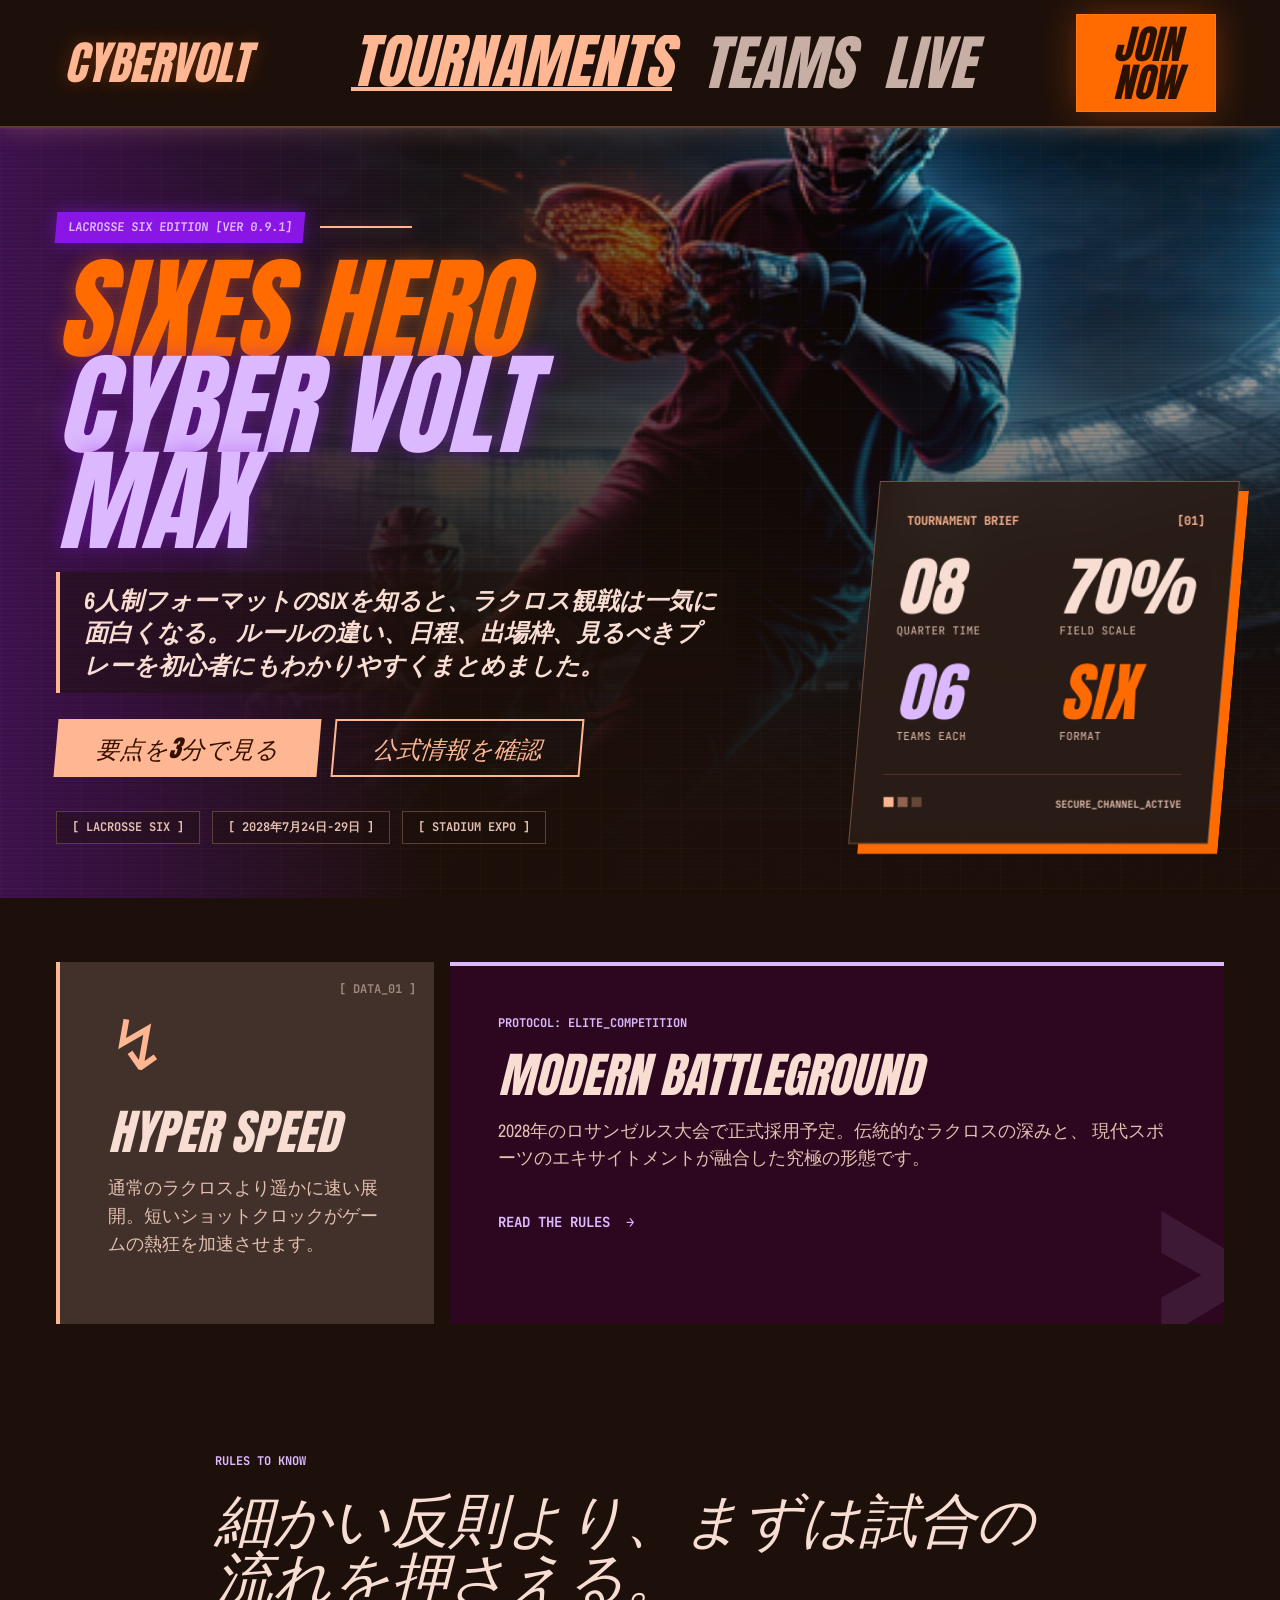
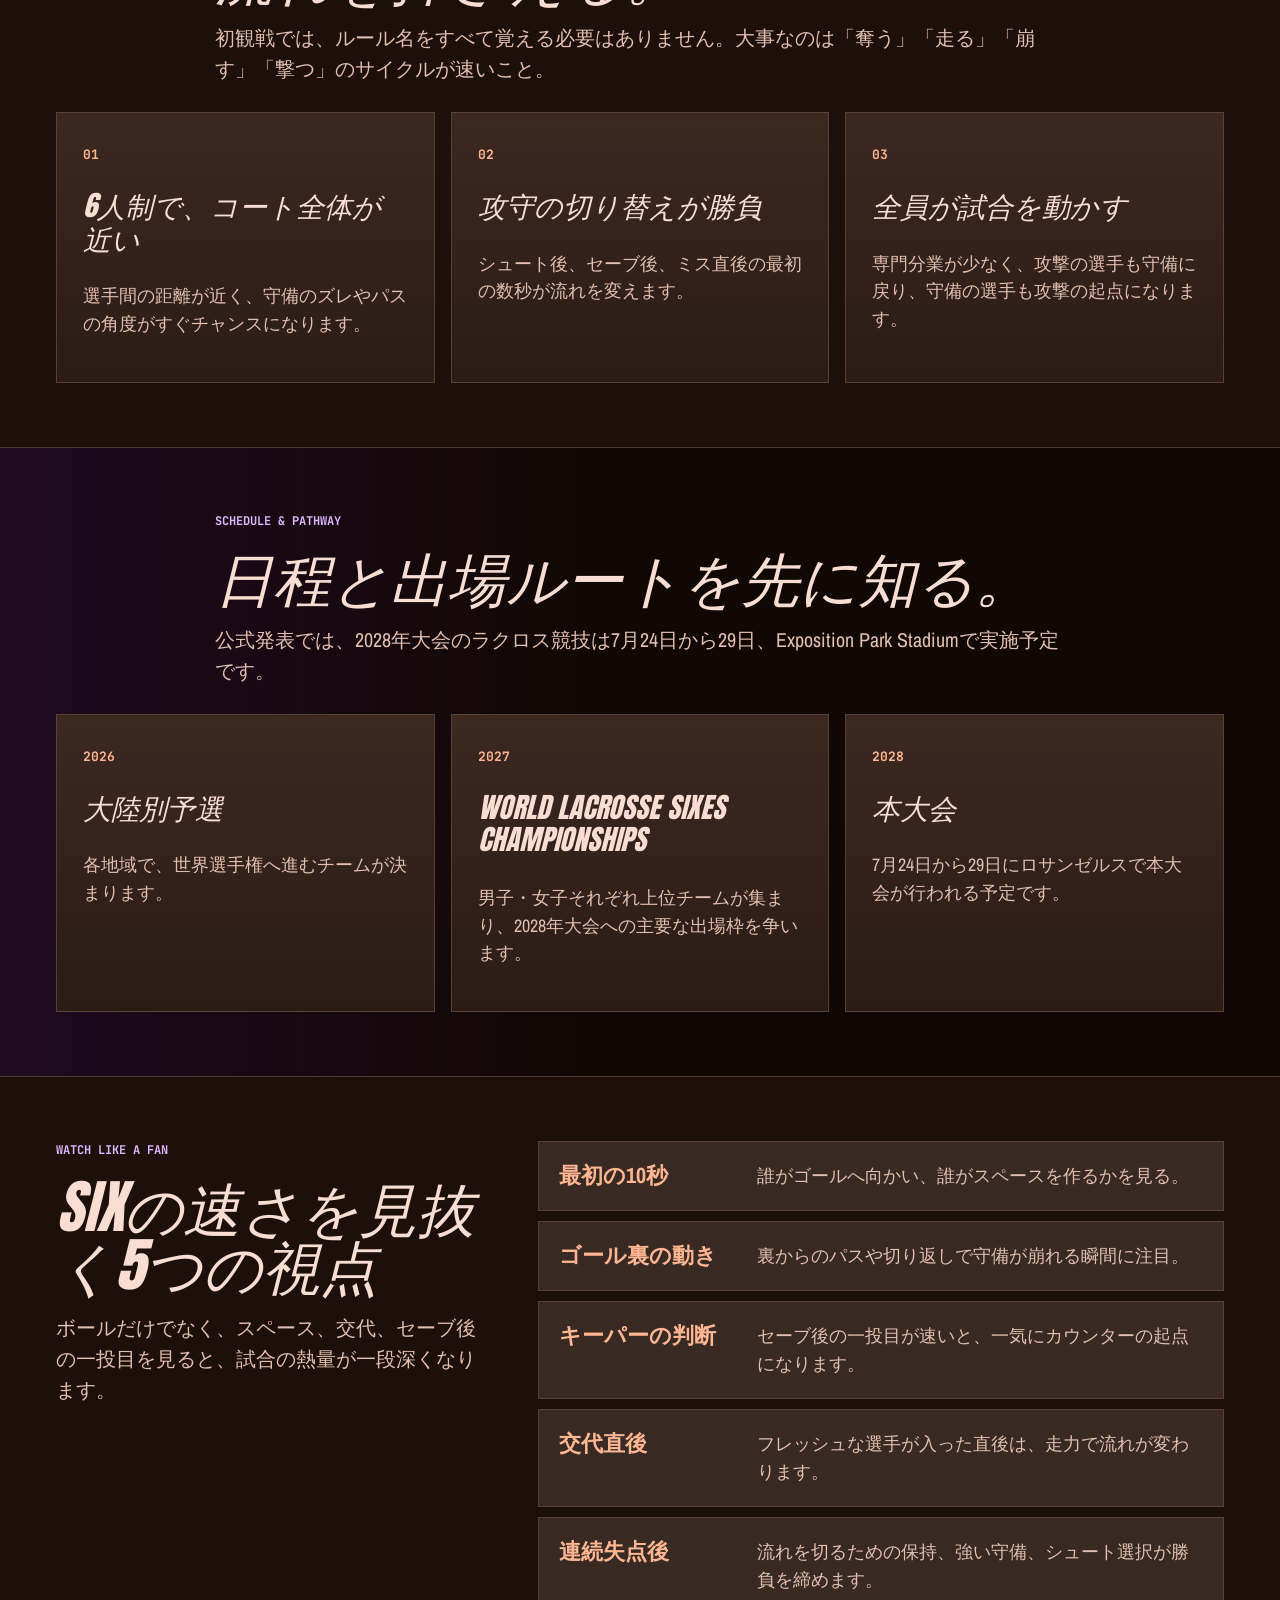
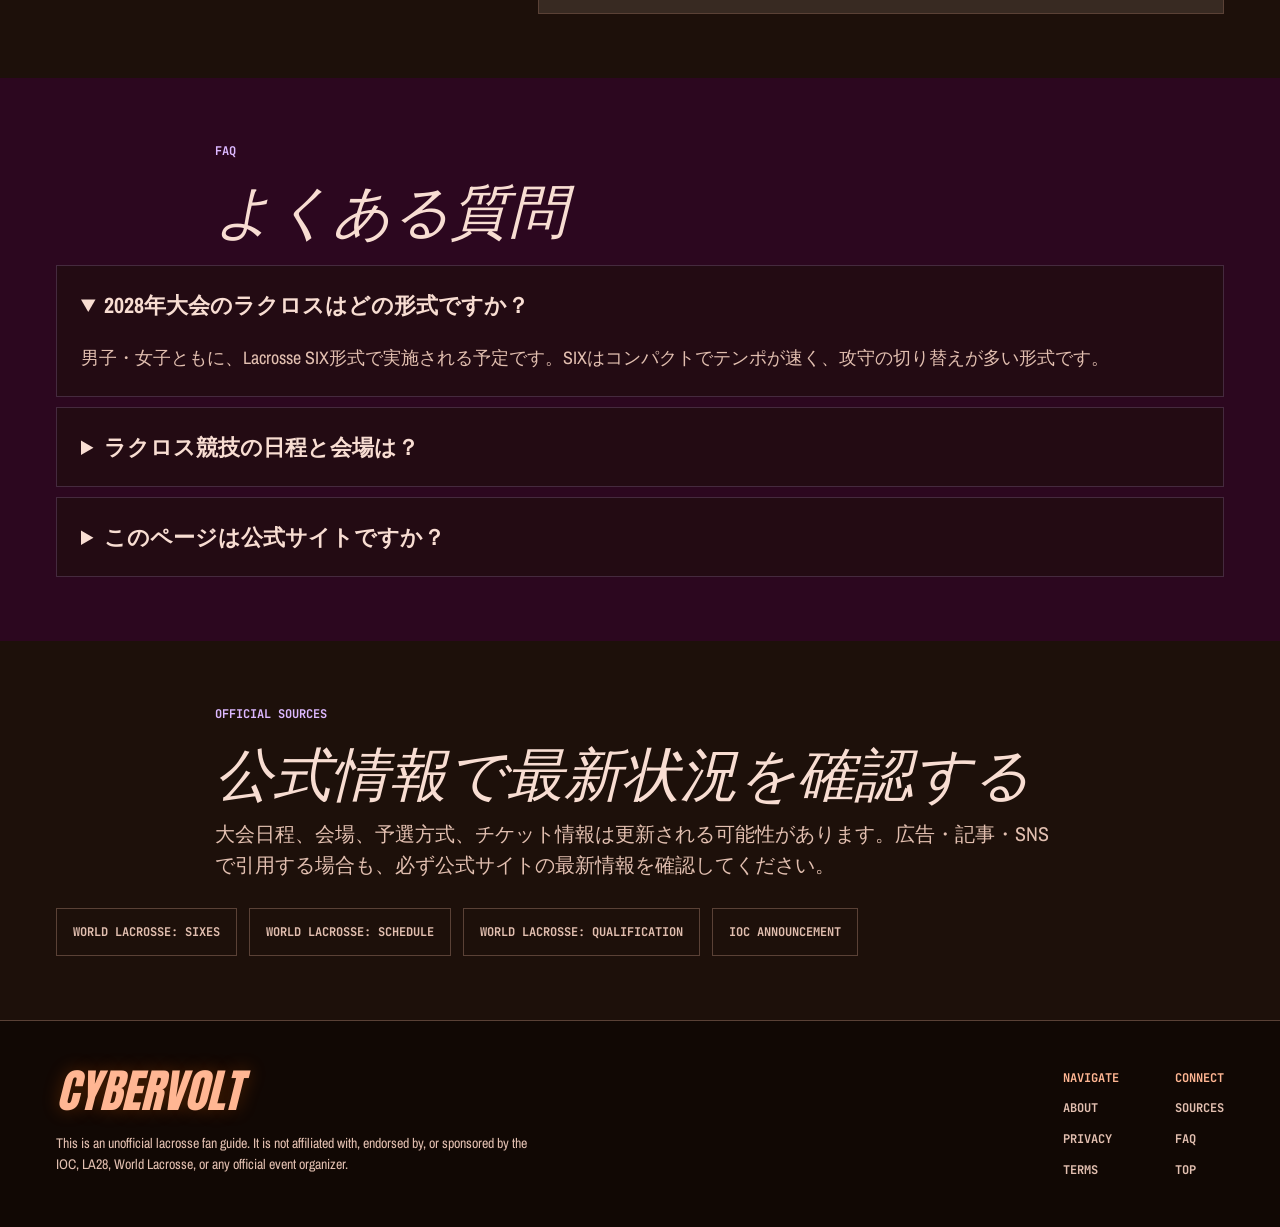
==== commit 99a91aa0: "Apply Cybervolt lacrosse landing page UI" ====
--- a/lacrosse.html
+++ b/lacrosse.html
@@ -3,16 +3,16 @@
   <head>
     <meta charset="utf-8" />
     <meta name="viewport" content="width=device-width, initial-scale=1" />
-    <title>Lacrosse SIX 2028 観戦ガイド | ルール・日程・見どころ</title>
+    <title>CYBERVOLT SIXES HERO | Lacrosse SIX 2028 観戦ガイド</title>
     <meta
       name="description"
-      content="2028年ロサンゼルス大会で実施予定のLacrosse SIXを、ルール、日程、出場枠、観戦ポイント、用語集から予習できる非公式ファンガイドです。"
+      content="2028年ロサンゼルス大会で実施予定のLacrosse SIXを、サイバースポーツ風UIで予習できる非公式ファンガイド。ルール、日程、出場枠、観戦ポイントをまとめています。"
     />
     <link rel="canonical" href="https://www.adops-ecosystem.com/lacrosse.html" />
-    <meta property="og:title" content="Lacrosse SIX 2028 観戦ガイド" />
-    <meta property="og:description" content="Lacrosse SIXのルール、日程、出場枠、観戦ポイントを初心者にもわかりやすく紹介する非公式ファンガイド。" />
+    <meta property="og:title" content="CYBERVOLT SIXES HERO | Lacrosse SIX 2028 観戦ガイド" />
+    <meta property="og:description" content="Lacrosse SIXのルール、日程、出場枠、観戦ポイントをまとめた非公式ファンガイド。" />
     <meta property="og:type" content="website" />
-    <meta property="og:image" content="https://www.adops-ecosystem.com/assets/lacrosse-hero.png" />
+    <meta property="og:image" content="https://www.adops-ecosystem.com/assets/lacrosse-cyber-hero.png" />
     <meta name="twitter:card" content="summary_large_image" />
     <link rel="stylesheet" href="lacrosse.css" />
     <script type="application/ld+json">
@@ -23,17 +23,17 @@
             "@type": "WebPage",
             "@id": "https://www.adops-ecosystem.com/lacrosse.html#webpage",
             "url": "https://www.adops-ecosystem.com/lacrosse.html",
-            "name": "Lacrosse SIX 2028 観戦ガイド",
+            "name": "CYBERVOLT SIXES HERO | Lacrosse SIX 2028 観戦ガイド",
             "description": "Lacrosse SIXのルール、日程、出場枠、観戦ポイントをまとめた非公式ファンガイド。",
             "inLanguage": "ja",
-            "dateModified": "2026-06-24",
+            "dateModified": "2026-06-25",
             "primaryImageOfPage": {
               "@type": "ImageObject",
-              "url": "https://www.adops-ecosystem.com/assets/lacrosse-hero.png",
-              "caption": "Lacrosse SIXの試合イメージ"
+              "url": "https://www.adops-ecosystem.com/assets/lacrosse-cyber-hero.png",
+              "caption": "Lacrosse SIXのサイバースポーツ風ビジュアル"
             },
             "image": [
-              "https://www.adops-ecosystem.com/assets/lacrosse-hero.png",
+              "https://www.adops-ecosystem.com/assets/lacrosse-cyber-hero.png",
               "https://www.adops-ecosystem.com/assets/lacrosse-detail-stick.png",
               "https://www.adops-ecosystem.com/assets/lacrosse-sideline-warmup.png",
               "https://www.adops-ecosystem.com/assets/lacrosse-fan-viewing.png"
@@ -84,392 +84,237 @@
     </script>
   </head>
   <body>
-    <header class="site-header" aria-label="サイトヘッダー">
-      <a class="brand" href="lacrosse.html" aria-label="2028年ラクロス観戦ガイド">
-        <span class="brand-mark">SIX</span>
-        <span>Lacrosse SIX Guide</span>
-      </a>
-      <nav class="nav" aria-label="ページ内ナビゲーション">
-        <a href="#overview">要点</a>
-        <a href="#rules">ルール</a>
-        <a href="#schedule">日程</a>
-        <a href="#watch">観戦術</a>
-        <a href="#faq">FAQ</a>
+    <header class="cyber-nav" aria-label="サイトヘッダー">
+      <a class="cyber-brand" href="lacrosse.html" aria-label="CYBERVOLT Lacrosse SIX guide">CYBERVOLT</a>
+      <nav class="nav-links" aria-label="ページ内ナビゲーション">
+        <a class="active" href="#overview">TOURNAMENTS</a>
+        <a href="#rules">TEAMS</a>
+        <a href="#watch">LIVE</a>
       </nav>
+      <a class="join-now" href="#overview">JOIN<br />NOW</a>
     </header>
 
     <main>
-      <section class="hero" aria-labelledby="hero-title">
-        <div class="hero-content">
-          <p class="eyebrow">Lacrosse SIX edition</p>
-          <h1 id="hero-title">Lacrosse SIX<br />2028 観戦ガイド</h1>
-          <p class="lead">
-            6人制フォーマットのSIXを知ると、ラクロス観戦は一気に面白くなる。ルールの違い、日程、出場枠、見るべきプレーを初心者にもわかりやすくまとめました。
+      <section class="hero" id="top" aria-labelledby="hero-title">
+        <div class="hero-media" aria-hidden="true">
+          <img src="assets/lacrosse-cyber-hero.png" alt="" />
+          <span class="grid-layer"></span>
+          <span class="scan-layer"></span>
+        </div>
+        <div class="content hero-grid">
+          <div class="hero-copy">
+            <div class="protocol-row">
+              <span class="protocol">Lacrosse SIX edition [ver 0.9.1]</span>
+              <span class="signal-line"></span>
+            </div>
+            <h1 id="hero-title">
+              <span class="hot">SIXES HERO</span>
+              <span class="volt">CYBER VOLT</span>
+              <span class="volt">MAX</span>
+            </h1>
+            <p class="hero-lead">
+              6人制フォーマットのSIXを知ると、ラクロス観戦は一気に面白くなる。
+              ルールの違い、日程、出場枠、見るべきプレーを初心者にもわかりやすくまとめました。
+            </p>
+            <div class="hero-actions">
+              <a class="button primary" href="#overview">要点を3分で見る</a>
+              <a class="button ghost" href="#sources">公式情報を確認</a>
+            </div>
+            <div class="meta-tags" aria-label="Lacrosse SIXの要点">
+              <span>[ Lacrosse SIX ]</span>
+              <span>[ 2028年7月24日-29日 ]</span>
+              <span>[ Stadium Expo ]</span>
+            </div>
+          </div>
+
+          <aside class="stats-card" aria-label="Tournament brief">
+            <div class="card-head">
+              <span>Tournament brief</span>
+              <span>[01]</span>
+            </div>
+            <div class="stats-grid">
+              <div>
+                <strong>08</strong>
+                <span>Quarter time</span>
+              </div>
+              <div>
+                <strong>70%</strong>
+                <span>Field scale</span>
+              </div>
+              <div>
+                <strong class="purple">06</strong>
+                <span>Teams each</span>
+              </div>
+              <div>
+                <strong class="orange">SIX</strong>
+                <span>Format</span>
+              </div>
+            </div>
+            <div class="secure-line">
+              <span class="meter"><i></i><i></i><i></i></span>
+              <span>Secure_channel_active</span>
+            </div>
+          </aside>
+        </div>
+      </section>
+
+      <section class="bento-section" id="overview" aria-labelledby="overview-title">
+        <div class="content bento-grid">
+          <article class="data-card">
+            <span class="data-id">[ DATA_01 ]</span>
+            <span class="bolt" aria-hidden="true">↯</span>
+            <h2 id="overview-title">Hyper Speed</h2>
+            <p>通常のラクロスより遥かに速い展開。短いショットクロックがゲームの熱狂を加速させます。</p>
+          </article>
+
+          <article class="battle-card">
+            <span class="kicker">Protocol: elite_competition</span>
+            <h2>Modern Battleground</h2>
+            <p>
+              2028年のロサンゼルス大会で正式採用予定。伝統的なラクロスの深みと、
+              現代スポーツのエキサイトメントが融合した究極の形態です。
+            </p>
+            <a class="text-link" href="#rules">Read the rules <span aria-hidden="true">→</span></a>
+          </article>
+        </div>
+      </section>
+
+      <section class="info-section" id="rules" aria-labelledby="rules-title">
+        <div class="content section-head">
+          <span class="kicker">Rules to know</span>
+          <h2 id="rules-title">細かい反則より、まずは試合の流れを押さえる。</h2>
+          <p>
+            初観戦では、ルール名をすべて覚える必要はありません。大事なのは「奪う」「走る」「崩す」「撃つ」のサイクルが速いこと。
           </p>
-          <div class="hero-actions">
-            <a class="button primary" href="#overview">要点を3分で見る</a>
-            <a class="button ghost" href="#sources">公式情報を確認</a>
-          </div>
-          <div class="fact-strip" aria-label="Lacrosse SIXの要点">
-            <span>Lacrosse SIX</span>
-            <span>2028年7月24日-29日予定</span>
-            <span>Exposition Park Stadium</span>
-            <span>非公式ガイド</span>
-          </div>
-          <aside class="hero-brief" aria-label="Lacrosse SIX tournament brief">
-            <span class="brief-label">Tournament brief</span>
-            <div class="brief-grid">
-              <div><strong>6</strong><span>teams each</span></div>
-              <div><strong>6</strong><span>days</span></div>
-              <div><strong>SIX</strong><span>format</span></div>
-            </div>
-          </aside>
-        </div>
-      </section>
-
-      <section class="summary-band" id="overview">
-        <div class="content summary-grid">
-          <article class="answer-panel">
-            <p class="section-kicker">Quick answer</p>
-            <h2>2028年大会のラクロスは、速い・短い・点が動く「SIX」。</h2>
-            <p>
-              SIXは通常のラクロスよりコンパクトな形式で、攻守の切り替えが速く、全員が攻撃にも守備にも関わります。観戦では、シュートだけでなく、ボールを奪った直後の走り出し、ゴール裏のパス、キーパーの一投目が見どころです。
-            </p>
-            <p class="updated">最終更新: 2026年6月24日</p>
-          </article>
-          <aside class="fact-board" aria-label="2028年大会ラクロスの基本情報">
-            <div>
-              <span>形式</span>
-              <strong>Lacrosse SIX</strong>
-            </div>
-            <div>
-              <span>日程</span>
-              <strong>2028年7月24日-29日予定</strong>
-            </div>
-            <div>
-              <span>会場</span>
-              <strong>Exposition Park Stadium</strong>
-            </div>
-            <div>
-              <span>出場枠</span>
-              <strong>男子6チーム・女子6チーム予定</strong>
-            </div>
-          </aside>
-        </div>
-      </section>
-
-      <section class="band">
-        <div class="content">
-          <div class="section-heading">
-            <p class="section-kicker">Why it matters</p>
-            <h2>ラクロスが世界の舞台に戻る。その入口が「SIX」です。</h2>
-            <p>
-              World Lacrosseは、SIXを速く、開かれた、得点が動きやすい形式として紹介しています。フィールドとボックスの要素が交わるフォーマットで、既存のラクロスファンにも、初めて見る人にも入りやすい競技です。
-            </p>
-          </div>
-          <div class="feature-row">
-            <article>
-              <span>Fast</span>
-              <h3>プレーが止まりにくい</h3>
-              <p>攻撃が終わるとすぐ守備、守備で奪えばすぐ攻撃。ひとつの判断が次のチャンスにつながります。</p>
-            </article>
-            <article>
-              <span>Open</span>
-              <h3>スペースが見える</h3>
-              <p>人数が少ないぶん、走るコース、空いたスペース、パスの角度が見やすくなります。</p>
-            </article>
-            <article>
-              <span>Shared</span>
-              <h3>全員が試合を動かす</h3>
-              <p>専門分業が少なく、攻撃の選手も守備に戻り、守備の選手も攻撃の起点になります。</p>
-            </article>
-          </div>
-        </div>
-      </section>
-
-      <section class="photo-story" aria-labelledby="photo-story-title">
-        <div class="content">
-          <div class="section-heading">
-            <p class="section-kicker">Photo story</p>
-            <h2 id="photo-story-title">写真でつかむ、SIX観戦の空気感。</h2>
-            <p>
-              競技の速さ、試合前の緊張、観戦前に仲間と予習する楽しさ。ルール説明だけでは伝わりにくい感覚を、3つの視点で切り取ります。
-            </p>
-          </div>
-          <div class="photo-grid">
-            <figure class="photo-card large">
-              <img src="assets/lacrosse-detail-stick.png" alt="ラクロススティックとボールのクローズアップ" loading="lazy" />
-              <figcaption>
-                <span>Game detail</span>
-                <strong>ボールを保持する瞬間を見る</strong>
-                <p>スティックの角度、手元の強さ、体の向きが次のパスやシュートを予告します。</p>
-              </figcaption>
-            </figure>
-            <figure class="photo-card">
-              <img src="assets/lacrosse-sideline-warmup.png" alt="試合前にサイドラインで準備するラクロス選手たち" loading="lazy" />
-              <figcaption>
-                <span>Before match</span>
-                <strong>試合前の準備に注目する</strong>
-                <p>SIXは短い時間で流れが動くため、交代と走力の準備が大きな差になります。</p>
-              </figcaption>
-            </figure>
-            <figure class="photo-card">
-              <img src="assets/lacrosse-fan-viewing.png" alt="タブレットでラクロスを見ながら観戦予習をするファン" loading="lazy" />
-              <figcaption>
-                <span>Fan prep</span>
-                <strong>観戦前に好きな視点を決める</strong>
-                <p>推しチーム、注目選手、見たいプレーを決めるだけで試合の見え方が変わります。</p>
-              </figcaption>
-            </figure>
-          </div>
-        </div>
-      </section>
-
-      <section class="band matchday-band" aria-labelledby="matchday-title">
-        <div class="content matchday-layout">
-          <div class="matchday-copy">
-            <p class="section-kicker">Matchday blueprint</p>
-            <h2 id="matchday-title">観戦前から試合後まで、SIXを楽しむ流れを作る。</h2>
-            <p>
-              LPOや記事展開で使いやすいように、ページ全体を「知る」「見る」「追う」の順番に整理しています。広告から来た人が3分で概要をつかみ、興味が続いた人は日程・用語・公式情報まで進める構成です。
-            </p>
-          </div>
-          <div class="matchday-panel" aria-label="SIX matchday fan route">
-            <div class="panel-top">
-              <span>Fan route</span>
-              <strong>90 min</strong>
-            </div>
-            <ol class="route-list">
-              <li>
-                <b>01 / Before</b>
-                <strong>出場国と形式を確認</strong>
-                <span>まずは男子・女子各6チーム、SIX形式という前提を押さえる。</span>
-              </li>
-              <li>
-                <b>02 / First look</b>
-                <strong>攻守切替の速さを見る</strong>
-                <span>ボールを奪った直後の1本目のパスと走り出しに注目する。</span>
-              </li>
-              <li>
-                <b>03 / Deep dive</b>
-                <strong>ゴール裏と交代を追う</strong>
-                <span>得点前の角度作り、交代直後のテンポ変化を見つける。</span>
-              </li>
-              <li>
-                <b>04 / After</b>
-                <strong>次に追う試合を決める</strong>
-                <span>予選、世界選手権、最終予選の流れで応援する国を探す。</span>
-              </li>
-            </ol>
-          </div>
-        </div>
-      </section>
-
-      <section class="band contrast" id="rules">
-        <div class="content split">
-          <div>
-            <p class="section-kicker">Rules to know</p>
-            <h2>細かい反則より、まずは試合の流れを押さえる。</h2>
-            <p>
-              初観戦では、ルール名をすべて覚える必要はありません。大事なのは「奪う」「走る」「崩す」「撃つ」のサイクルが速いこと。ボール周辺と同時に、次に空くスペースを見ると一段深く楽しめます。
-            </p>
-          </div>
-          <div class="rule-stack">
-            <article>
-              <span>01</span>
-              <div>
-                <h3>6人制で、コート全体が近い</h3>
-                <p>選手間の距離が近く、守備のズレやパスの角度がすぐチャンスになります。</p>
-              </div>
-            </article>
-            <article>
-              <span>02</span>
-              <div>
-                <h3>攻守の切り替えが勝負</h3>
-                <p>シュート後、セーブ後、ミス直後の最初の数秒が流れを変えます。</p>
-              </div>
-            </article>
-            <article>
-              <span>03</span>
-              <div>
-                <h3>スペシャリストより総合力</h3>
-                <p>全員が攻撃・守備・切り替えに関わるため、走力と判断力が目立ちます。</p>
-              </div>
-            </article>
-          </div>
-        </div>
-      </section>
-
-      <section class="band" id="schedule">
-        <div class="content">
-          <div class="section-heading">
-            <p class="section-kicker">Schedule & pathway</p>
-            <h2>日程と出場ルートを先に知ると、追いかける試合が見えてくる。</h2>
-            <p>
-              公式発表では、2028年大会のラクロス競技は7月24日から29日、Exposition Park Stadiumで実施予定です。出場チームは予選プロセスを経て、男子・女子それぞれ6チームに絞られます。
-            </p>
-          </div>
-          <div class="timeline">
-            <article>
-              <span>2026</span>
-              <h3>大陸別予選</h3>
-              <p>アジア太平洋、欧州、パンアメリカ、アフリカの各地域で、世界選手権へ進むチームが決まります。</p>
-            </article>
-            <article>
-              <span>2027</span>
-              <h3>World Lacrosse Sixes Championships</h3>
-              <p>男子・女子それぞれ上位チームが集まり、2028年大会への主要な出場枠を争います。</p>
-            </article>
-            <article>
-              <span>2028</span>
-              <h3>最終予選と本大会</h3>
-              <p>残り枠を決める最終予選を経て、7月24日から29日にロサンゼルスで本大会が行われる予定です。</p>
-            </article>
-          </div>
-        </div>
-      </section>
-
-      <section class="band watch-band" id="watch">
+        </div>
+        <div class="content rule-grid">
+          <article>
+            <span>01</span>
+            <h3>6人制で、コート全体が近い</h3>
+            <p>選手間の距離が近く、守備のズレやパスの角度がすぐチャンスになります。</p>
+          </article>
+          <article>
+            <span>02</span>
+            <h3>攻守の切り替えが勝負</h3>
+            <p>シュート後、セーブ後、ミス直後の最初の数秒が流れを変えます。</p>
+          </article>
+          <article>
+            <span>03</span>
+            <h3>全員が試合を動かす</h3>
+            <p>専門分業が少なく、攻撃の選手も守備に戻り、守備の選手も攻撃の起点になります。</p>
+          </article>
+        </div>
+      </section>
+
+      <section class="timeline-section" id="schedule" aria-labelledby="schedule-title">
+        <div class="content section-head">
+          <span class="kicker">Schedule & pathway</span>
+          <h2 id="schedule-title">日程と出場ルートを先に知る。</h2>
+          <p>
+            公式発表では、2028年大会のラクロス競技は7月24日から29日、Exposition Park Stadiumで実施予定です。
+          </p>
+        </div>
+        <div class="content timeline-grid">
+          <article>
+            <span>2026</span>
+            <h3>大陸別予選</h3>
+            <p>各地域で、世界選手権へ進むチームが決まります。</p>
+          </article>
+          <article>
+            <span>2027</span>
+            <h3>World Lacrosse Sixes Championships</h3>
+            <p>男子・女子それぞれ上位チームが集まり、2028年大会への主要な出場枠を争います。</p>
+          </article>
+          <article>
+            <span>2028</span>
+            <h3>本大会</h3>
+            <p>7月24日から29日にロサンゼルスで本大会が行われる予定です。</p>
+          </article>
+        </div>
+      </section>
+
+      <section class="watch-section" id="watch" aria-labelledby="watch-title">
         <div class="content watch-grid">
-          <div class="section-heading">
-            <p class="section-kicker">Watch like a fan</p>
-            <h2>試合中に見るべき5つのポイント</h2>
-            <p>
-              目でボールを追うだけでも楽しい。でも、次の5点を知っておくと、SIXの「速さの理由」まで見えてきます。
-            </p>
+          <div class="section-head">
+            <span class="kicker">Watch like a fan</span>
+            <h2 id="watch-title">SIXの速さを見抜く5つの視点</h2>
+            <p>ボールだけでなく、スペース、交代、セーブ後の一投目を見ると、試合の熱量が一段深くなります。</p>
           </div>
           <ol class="watch-list">
-            <li>
-              <strong>最初の10秒</strong>
-              <span>ボールを持った瞬間、誰がゴールへ向かい、誰がスペースを作るかを見る。</span>
-            </li>
-            <li>
-              <strong>ゴール裏の動き</strong>
-              <span>ゴール前だけでなく、裏からのパスや切り返しで守備が崩れる瞬間に注目する。</span>
-            </li>
-            <li>
-              <strong>キーパーの判断</strong>
-              <span>セーブ後の一投目が速いと、一気にカウンターの起点になる。</span>
-            </li>
-            <li>
-              <strong>交代直後のテンポ</strong>
-              <span>フレッシュな選手が入った直後は、走力で流れが変わりやすい。</span>
-            </li>
-            <li>
-              <strong>連続失点後の1プレー</strong>
-              <span>流れを切るための保持、強い守備、確率の高いシュート選択が勝負を締める。</span>
-            </li>
+            <li><strong>最初の10秒</strong><span>誰がゴールへ向かい、誰がスペースを作るかを見る。</span></li>
+            <li><strong>ゴール裏の動き</strong><span>裏からのパスや切り返しで守備が崩れる瞬間に注目。</span></li>
+            <li><strong>キーパーの判断</strong><span>セーブ後の一投目が速いと、一気にカウンターの起点になります。</span></li>
+            <li><strong>交代直後</strong><span>フレッシュな選手が入った直後は、走力で流れが変わります。</span></li>
+            <li><strong>連続失点後</strong><span>流れを切るための保持、強い守備、シュート選択が勝負を締めます。</span></li>
           </ol>
         </div>
       </section>
 
-      <section class="band glossary">
-        <div class="content">
-          <div class="section-heading">
-            <p class="section-kicker">Glossary</p>
-            <h2>実況でよく聞く言葉</h2>
-          </div>
-          <div class="term-grid">
-            <article>
-              <h3>クリース</h3>
-              <p>ゴール前のエリア。攻撃側の侵入や守備の位置取りを見ると、得点の直前がわかります。</p>
-            </article>
-            <article>
-              <h3>ライド</h3>
-              <p>攻撃後に相手のクリアを妨げる守備。奪い返しから連続得点につながります。</p>
-            </article>
-            <article>
-              <h3>クリア</h3>
-              <p>守備側がボールを奪って攻撃へ移る流れ。キーパーのパス判断が重要です。</p>
-            </article>
-            <article>
-              <h3>カット</h3>
-              <p>ボールを持たない選手が空いたスペースへ走り込む動き。守備のズレを作ります。</p>
-            </article>
-          </div>
-        </div>
-      </section>
-
-      <section class="band intent-band">
-        <div class="content">
-          <div class="section-heading">
-            <p class="section-kicker">Choose your angle</p>
-            <h2>あなたの入口から楽しむ</h2>
-          </div>
-          <div class="persona-grid">
-            <article>
-              <h3>初めて見る人</h3>
-              <p>まずは「速い攻守切替」と「ゴール裏の動き」だけ意識すれば十分です。</p>
-            </article>
-            <article>
-              <h3>ラクロス経験者</h3>
-              <p>フィールドとの違い、専門分業の少なさ、短い時間での判断の連続を見ると面白さが増します。</p>
-            </article>
-            <article>
-              <h3>応援する国を探す人</h3>
-              <p>2026年の大陸別予選、2027年の世界選手権を追うと、出場国の流れを早く掴めます。</p>
-            </article>
-          </div>
-        </div>
-      </section>
-
-      <section class="band faq" id="faq">
-        <div class="content">
-          <div class="section-heading">
-            <p class="section-kicker">FAQ</p>
-            <h2>よくある質問</h2>
-          </div>
-          <div class="faq-list">
-            <details open>
-              <summary>2028年大会のラクロスはどの形式ですか？</summary>
-              <p>男子・女子ともに、Lacrosse SIX形式で実施される予定です。SIXはコンパクトでテンポが速く、攻守の切り替えが多い形式です。</p>
-            </details>
-            <details>
-              <summary>ラクロス競技の日程と会場は？</summary>
-              <p>World Lacrosseの発表では、2028年7月24日から29日に、ロサンゼルスのExposition Park Stadiumで実施予定です。日程は大会までに変更される可能性があります。</p>
-            </details>
-            <details>
-              <summary>出場チーム数は何チームですか？</summary>
-              <p>公式発表では、男子6チーム、女子6チームが参加予定です。出場枠は大陸別予選、2027年のWorld Lacrosse Sixes Championships、最終予選を通じて決まります。</p>
-            </details>
-            <details>
-              <summary>このページは公式サイトですか？</summary>
-              <p>いいえ。このページは非公式ファンガイドです。大会日程、出場資格、チケットなどの最新情報は、World Lacrosse、LA28、IOCなどの公式情報を確認してください。</p>
-            </details>
-          </div>
-        </div>
-      </section>
-
-      <section class="band sources" id="sources">
-        <div class="content">
-          <div class="section-heading">
-            <p class="section-kicker">Official sources</p>
-            <h2>公式情報で最新状況を確認する</h2>
-            <p>
-              大会日程、会場、予選方式、チケット情報は更新される可能性があります。広告・記事・SNSで引用する場合も、必ず公式サイトの最新情報を確認してください。
-            </p>
-          </div>
-          <div class="source-links">
-            <a href="https://worldlacrosse.sport/discipline-sixes/" rel="noopener">World Lacrosse: Sixes</a>
-            <a href="https://worldlacrosse.sport/full-lacrosse-schedule-revealed-for-los-angeles-2028-olympics/" rel="noopener">World Lacrosse: Schedule</a>
-            <a href="https://worldlacrosse.sport/lacrosse-qualification-set-for-olympic-games-los-angeles-2028/" rel="noopener">World Lacrosse: Qualification</a>
-            <a href="https://olympics.com/ioc/news/ioc-session-approves-la28-s-proposal-for-five-additional-sports" rel="noopener">IOC announcement</a>
-          </div>
+      <section class="faq-section" id="faq" aria-labelledby="faq-title">
+        <div class="content section-head">
+          <span class="kicker">FAQ</span>
+          <h2 id="faq-title">よくある質問</h2>
+        </div>
+        <div class="content faq-list">
+          <details open>
+            <summary>2028年大会のラクロスはどの形式ですか？</summary>
+            <p>男子・女子ともに、Lacrosse SIX形式で実施される予定です。SIXはコンパクトでテンポが速く、攻守の切り替えが多い形式です。</p>
+          </details>
+          <details>
+            <summary>ラクロス競技の日程と会場は？</summary>
+            <p>World Lacrosseの発表では、2028年7月24日から29日に、ロサンゼルスのExposition Park Stadiumで実施予定です。日程は大会までに変更される可能性があります。</p>
+          </details>
+          <details>
+            <summary>このページは公式サイトですか？</summary>
+            <p>いいえ。このページは非公式ファンガイドです。大会日程、出場資格、チケットなどの最新情報は、World Lacrosse、LA28、IOCなどの公式情報を確認してください。</p>
+          </details>
+        </div>
+      </section>
+
+      <section class="sources-section" id="sources" aria-labelledby="sources-title">
+        <div class="content section-head">
+          <span class="kicker">Official sources</span>
+          <h2 id="sources-title">公式情報で最新状況を確認する</h2>
+          <p>大会日程、会場、予選方式、チケット情報は更新される可能性があります。広告・記事・SNSで引用する場合も、必ず公式サイトの最新情報を確認してください。</p>
+        </div>
+        <div class="content source-links">
+          <a href="https://worldlacrosse.sport/discipline-sixes/" rel="noopener">World Lacrosse: Sixes</a>
+          <a href="https://worldlacrosse.sport/full-lacrosse-schedule-revealed-for-los-angeles-2028-olympics/" rel="noopener">World Lacrosse: Schedule</a>
+          <a href="https://worldlacrosse.sport/lacrosse-qualification-set-for-olympic-games-los-angeles-2028/" rel="noopener">World Lacrosse: Qualification</a>
+          <a href="https://olympics.com/ioc/news/ioc-session-approves-la28-s-proposal-for-five-additional-sports" rel="noopener">IOC announcement</a>
         </div>
       </section>
     </main>
 
-    <footer class="site-footer">
+    <footer class="cyber-footer">
       <div class="content footer-grid">
-        <p>
-          This is an unofficial lacrosse fan guide. It is not affiliated with, endorsed by, or sponsored by the IOC, LA28, World Lacrosse, or any official event organizer.
-        </p>
+        <div>
+          <a class="footer-brand" href="lacrosse.html">CYBERVOLT</a>
+          <p>This is an unofficial lacrosse fan guide. It is not affiliated with, endorsed by, or sponsored by the IOC, LA28, World Lacrosse, or any official event organizer.</p>
+        </div>
         <nav aria-label="Policy links">
-          <a href="index.html">About this domain</a>
-          <a href="privacy.html">Privacy Policy</a>
-          <a href="terms.html">Terms of Service</a>
+          <span>Navigate</span>
+          <a href="index.html">About</a>
+          <a href="privacy.html">Privacy</a>
+          <a href="terms.html">Terms</a>
+        </nav>
+        <nav aria-label="Section links">
+          <span>Connect</span>
+          <a href="#sources">Sources</a>
+          <a href="#faq">FAQ</a>
+          <a href="#top">Top</a>
         </nav>
       </div>
     </footer>
+
+    <script>
+      document.addEventListener("mousemove", (event) => {
+        const grid = document.querySelector(".grid-layer");
+        if (!grid) return;
+        const x = (event.clientX / window.innerWidth) * 10;
+        const y = (event.clientY / window.innerHeight) * 10;
+        grid.style.transform = `translate(${x}px, ${y}px)`;
+      });
+    </script>
   </body>
 </html>
--- a/lacrosse.css
+++ b/lacrosse.css
@@ -1,22 +1,22 @@
+@import url("https://fonts.googleapis.com/css2?family=Anton&family=Archivo+Narrow:ital,wght@0,400;0,700;1,400;1,700&family=JetBrains+Mono:wght@500;700&display=swap");
+
 :root {
-  --ink: #101824;
-  --muted: #5d6978;
-  --paper: #fbfcf8;
-  --surface: #ffffff;
-  --line: #d9e1d8;
-  --field: #146c43;
-  --field-dark: #0b3428;
-  --mint: #dff2e4;
-  --gold: #efb64a;
-  --lime: #cbff4d;
-  --coral: #df5d4e;
-  --sky: #dcebf3;
-  --navy: #0b1624;
-  --night: #070d13;
-  --graphite: #101721;
-  --steel: #cbd6dc;
+  --bg: #1d100a;
+  --bg-deep: #110804;
+  --surface: #2b1c16;
+  --surface-high: #41312a;
+  --surface-purple: #2c071f;
+  --line: #5a4136;
+  --line-hot: #ffb693;
+  --text: #f8ddd2;
+  --muted: #e2bfb0;
+  --orange: #ff6b00;
+  --orange-soft: #ffb693;
+  --purple: #dcb8ff;
+  --purple-hot: #8a16e6;
+  --black: #060403;
   --white: #ffffff;
-  font-family: Arial, "Hiragino Kaku Gothic ProN", "Yu Gothic", Meiryo, sans-serif;
+  font-family: "Archivo Narrow", Arial, "Hiragino Kaku Gothic ProN", "Yu Gothic", Meiryo, sans-serif;
 }
 
 * {
@@ -29,126 +29,21 @@
 
 body {
   margin: 0;
+  overflow-x: hidden;
   background:
-    linear-gradient(180deg, #f6f9f0 0%, var(--paper) 42%, #f4f8f3 100%);
-  color: var(--ink);
-  font-size: 16px;
-  line-height: 1.75;
+    linear-gradient(180deg, rgba(124, 20, 90, 0.16), rgba(124, 20, 90, 0) 420px),
+    var(--bg);
+  color: var(--text);
+  font-size: 18px;
+  line-height: 1.55;
 }
 
 a {
   color: inherit;
 }
 
-.site-header {
-  position: fixed;
-  inset: 0 0 auto;
-  z-index: 10;
-  display: flex;
-  align-items: center;
-  justify-content: space-between;
-  gap: 24px;
-  padding: 14px clamp(18px, 4vw, 52px);
-  color: var(--white);
-  border-bottom: 1px solid rgba(255, 255, 255, 0.12);
-  background: linear-gradient(180deg, rgba(7, 13, 19, 0.92), rgba(7, 13, 19, 0.56));
-  backdrop-filter: blur(14px);
-}
-
-.brand,
-.nav,
-.hero-actions,
-.fact-strip,
-.source-links,
-.footer-grid nav {
-  display: flex;
-  align-items: center;
-}
-
-.brand {
-  gap: 10px;
-  font-weight: 700;
-  text-decoration: none;
-  letter-spacing: 0.02em;
-}
-
-.brand-mark {
-  display: grid;
-  place-items: center;
-  width: 46px;
-  height: 38px;
-  border: 1px solid rgba(203, 255, 77, 0.56);
-  border-radius: 8px;
-  background: var(--lime);
-  color: #10150d;
-  font-size: 13px;
-  font-weight: 900;
-}
-
-.nav {
-  gap: 20px;
-  font-size: 14px;
-  font-weight: 700;
-}
-
-.nav a {
-  text-decoration: none;
-  opacity: 0.9;
-}
-
-.nav a:hover {
-  opacity: 1;
-}
-
-.hero {
-  position: relative;
-  display: flex;
-  align-items: center;
-  min-height: 92vh;
-  padding: 132px clamp(20px, 6vw, 88px) 102px;
-  color: var(--white);
-  background:
-    linear-gradient(110deg, rgba(4, 9, 14, 0.98) 0%, rgba(6, 17, 24, 0.84) 42%, rgba(6, 17, 24, 0.18) 76%),
-    linear-gradient(180deg, rgba(203, 255, 77, 0.16), rgba(203, 255, 77, 0) 36%),
-    url("assets/lacrosse-hero.png") center / cover no-repeat;
-}
-
-.hero::before {
-  content: "";
-  position: absolute;
-  inset: 78px clamp(20px, 6vw, 88px) auto;
-  height: 1px;
-  background: linear-gradient(90deg, rgba(203, 255, 77, 0.72), rgba(255, 255, 255, 0.18), rgba(255, 255, 255, 0));
-  pointer-events: none;
-}
-
-.hero::after {
-  content: "";
-  position: absolute;
-  inset: auto 0 0;
-  height: 128px;
-  background: linear-gradient(180deg, rgba(251, 252, 248, 0), var(--paper));
-  pointer-events: none;
-}
-
-.hero-content {
-  position: relative;
-  z-index: 1;
-  width: min(900px, 100%);
-}
-
-.eyebrow,
-.section-kicker {
-  margin: 0 0 12px;
-  color: var(--coral);
-  font-size: 13px;
-  font-weight: 800;
-  letter-spacing: 0.08em;
-  text-transform: uppercase;
-}
-
-.hero .eyebrow {
-  color: var(--lime);
+img {
+  max-width: 100%;
 }
 
 h1,
@@ -158,825 +53,849 @@
   margin-top: 0;
 }
 
+h1,
+h2,
+h3,
+.cyber-brand,
+.footer-brand,
+.nav-links a,
+.join-now,
+.button,
+.stats-grid strong {
+  font-family: "Anton", Impact, sans-serif;
+  font-weight: 400;
+  font-style: italic;
+  letter-spacing: 0;
+}
+
+.content {
+  width: min(calc(100% - 112px), 1180px);
+  margin: 0 auto;
+}
+
+.cyber-nav {
+  position: sticky;
+  top: 0;
+  z-index: 50;
+  display: grid;
+  grid-template-columns: auto 1fr auto;
+  gap: 30px;
+  align-items: center;
+  min-height: 102px;
+  padding: 14px 64px;
+  border-bottom: 2px solid rgba(255, 182, 147, 0.28);
+  background: rgba(29, 16, 10, 0.94);
+  box-shadow: 0 0 24px rgba(255, 182, 147, 0.26);
+  backdrop-filter: blur(14px);
+}
+
+.cyber-brand,
+.footer-brand {
+  color: var(--orange-soft);
+  font-size: 46px;
+  line-height: 0.95;
+  text-decoration: none;
+  text-transform: uppercase;
+  text-shadow: 0 0 18px rgba(255, 107, 0, 0.28);
+}
+
+.nav-links {
+  display: flex;
+  align-items: center;
+  justify-content: center;
+  gap: 30px;
+  min-width: 0;
+  overflow: hidden;
+}
+
+.nav-links a {
+  color: rgba(248, 221, 210, 0.78);
+  font-size: 60px;
+  line-height: 0.88;
+  text-decoration: none;
+  text-transform: uppercase;
+  white-space: nowrap;
+  transition: color 160ms ease, background 160ms ease, transform 160ms ease;
+}
+
+.nav-links a.active {
+  color: var(--orange-soft);
+  border-bottom: 4px solid var(--orange-soft);
+}
+
+.nav-links a:hover {
+  color: var(--bg);
+  background: var(--orange-soft);
+  transform: skewX(-5deg);
+}
+
+.join-now {
+  display: inline-flex;
+  align-items: center;
+  justify-content: center;
+  min-width: 140px;
+  min-height: 78px;
+  padding: 10px 22px;
+  border: 1px solid rgba(255, 182, 147, 0.18);
+  background: var(--orange);
+  color: #2b1200;
+  font-size: 40px;
+  line-height: 0.95;
+  text-align: center;
+  text-decoration: none;
+  text-transform: uppercase;
+  box-shadow: 0 0 36px rgba(255, 107, 0, 0.34);
+}
+
+.hero {
+  position: relative;
+  display: flex;
+  align-items: end;
+  min-height: calc(100vh - 136px);
+  overflow: hidden;
+  padding: 84px 0 54px;
+}
+
+.hero-media,
+.hero-media img,
+.grid-layer,
+.scan-layer {
+  position: absolute;
+  inset: 0;
+}
+
+.hero-media {
+  z-index: 0;
+  background: var(--black);
+}
+
+.hero-media::before,
+.hero-media::after {
+  content: "";
+  position: absolute;
+  inset: 0;
+  z-index: 2;
+  pointer-events: none;
+}
+
+.hero-media::before {
+  background:
+    linear-gradient(90deg, rgba(29, 16, 10, 0.96), rgba(29, 16, 10, 0.62) 42%, rgba(29, 16, 10, 0.12) 78%),
+    linear-gradient(180deg, rgba(10, 6, 4, 0.06), var(--bg) 100%);
+}
+
+.hero-media::after {
+  background:
+    linear-gradient(90deg, rgba(138, 22, 230, 0.32), rgba(138, 22, 230, 0) 34%),
+    linear-gradient(0deg, rgba(29, 16, 10, 0.94), rgba(29, 16, 10, 0) 34%);
+}
+
+.hero-media img {
+  width: 100%;
+  height: 100%;
+  object-fit: cover;
+  object-position: center;
+  filter: saturate(1.12) contrast(1.16);
+  transform: scale(1.05);
+}
+
+.grid-layer {
+  z-index: 3;
+  opacity: 0.34;
+  background-image:
+    linear-gradient(rgba(255, 182, 147, 0.07) 1px, transparent 1px),
+    linear-gradient(90deg, rgba(255, 182, 147, 0.07) 1px, transparent 1px);
+  background-size: 40px 40px;
+  pointer-events: none;
+}
+
+.scan-layer {
+  z-index: 4;
+  opacity: 0.16;
+  background: linear-gradient(to bottom, transparent 50%, rgba(0, 0, 0, 0.5) 50%);
+  background-size: 100% 4px;
+  pointer-events: none;
+}
+
+.hero-grid {
+  position: relative;
+  z-index: 5;
+  display: grid;
+  grid-template-columns: minmax(0, 1fr) 360px;
+  gap: 42px;
+  align-items: end;
+}
+
+.hero-copy {
+  max-width: 780px;
+}
+
+.protocol-row {
+  display: flex;
+  align-items: center;
+  gap: 16px;
+  margin-bottom: 18px;
+}
+
+.protocol,
+.kicker,
+.data-id,
+.meta-tags span,
+.card-head,
+.secure-line,
+.source-links a,
+.cyber-footer nav span,
+.cyber-footer nav a {
+  font-family: "JetBrains Mono", Consolas, monospace;
+  font-size: 12px;
+  font-weight: 700;
+  letter-spacing: 0;
+  text-transform: uppercase;
+}
+
+.protocol {
+  display: inline-flex;
+  padding: 6px 12px;
+  transform: skewX(-5deg);
+  background: var(--purple-hot);
+  color: var(--purple);
+  box-shadow: 0 0 18px rgba(138, 22, 230, 0.48);
+}
+
+.signal-line {
+  width: 92px;
+  height: 2px;
+  background: var(--orange-soft);
+  box-shadow: 0 0 18px rgba(255, 182, 147, 0.44);
+}
+
 h1 {
-  max-width: 760px;
-  margin-bottom: 20px;
-  font-size: clamp(44px, 8vw, 88px);
-  line-height: 1.02;
-  letter-spacing: 0;
-  text-shadow: 0 18px 44px rgba(0, 0, 0, 0.42);
-}
-
-h2 {
-  margin-bottom: 18px;
-  font-size: clamp(28px, 4vw, 46px);
-  line-height: 1.18;
-}
-
-h3 {
-  margin-bottom: 10px;
-  font-size: 20px;
-  line-height: 1.35;
-}
-
-.lead {
-  max-width: 720px;
-  margin-bottom: 30px;
-  color: rgba(255, 255, 255, 0.88);
-  font-size: clamp(18px, 2.2vw, 22px);
+  display: flex;
+  flex-direction: column;
+  max-width: 820px;
+  margin-bottom: 22px;
+  font-size: 112px;
+  line-height: 0.86;
+  text-transform: uppercase;
+}
+
+h1 .hot {
+  color: var(--orange);
+  text-shadow: 0 0 20px rgba(255, 107, 0, 0.44);
+}
+
+h1 .volt {
+  color: var(--purple);
+  text-shadow: 0 0 20px rgba(138, 22, 230, 0.5);
+}
+
+.hero-lead {
+  max-width: 680px;
+  margin-bottom: 26px;
+  padding: 12px 18px 12px 24px;
+  border-left: 4px solid var(--orange-soft);
+  background: rgba(29, 16, 10, 0.48);
+  color: var(--text);
+  font-size: 24px;
+  font-weight: 700;
+  font-style: italic;
+  line-height: 1.36;
 }
 
 .hero-actions {
+  display: flex;
   flex-wrap: wrap;
-  gap: 12px;
-  margin-bottom: 32px;
+  gap: 14px;
+  margin-bottom: 34px;
 }
 
 .button {
   display: inline-flex;
   align-items: center;
-  min-height: 48px;
-  padding: 12px 18px;
-  border-radius: 8px;
-  font-weight: 800;
-  line-height: 1.2;
+  justify-content: center;
+  min-height: 58px;
+  padding: 14px 38px;
+  border: 2px solid var(--orange-soft);
+  transform: skewX(-5deg);
+  color: var(--orange-soft);
+  font-size: 24px;
+  line-height: 1;
   text-decoration: none;
 }
 
 .button.primary {
-  background: var(--lime);
-  color: #10150d;
-  box-shadow: 0 16px 38px rgba(203, 255, 77, 0.22);
-}
-
-.button.ghost {
-  border: 1px solid rgba(255, 255, 255, 0.48);
-  color: var(--white);
-}
-
-.fact-strip {
+  border-color: transparent;
+  background: var(--orange-soft);
+  color: #351000;
+}
+
+.button:hover {
+  box-shadow: 0 0 30px rgba(255, 182, 147, 0.45);
+}
+
+.meta-tags {
+  display: flex;
   flex-wrap: wrap;
-  gap: 10px;
-}
-
-.fact-strip span {
-  padding: 8px 12px;
-  border: 1px solid rgba(255, 255, 255, 0.24);
-  border-radius: 999px;
-  background: rgba(255, 255, 255, 0.11);
-  color: rgba(255, 255, 255, 0.92);
+  gap: 12px;
+}
+
+.meta-tags span {
+  padding: 6px 15px;
+  border: 1px solid var(--line);
+  background: rgba(29, 16, 10, 0.42);
+  color: var(--muted);
+}
+
+.stats-card {
+  position: relative;
+  padding: 30px;
+  border: 1px solid rgba(255, 182, 147, 0.34);
+  background: rgba(43, 28, 22, 0.9);
+  box-shadow: 10px 10px 0 var(--orange);
+  transform: skewX(-5deg);
+  backdrop-filter: blur(12px);
+}
+
+.stats-card > * {
+  transform: skewX(5deg);
+}
+
+.card-head {
+  display: flex;
+  justify-content: space-between;
+  gap: 16px;
+  margin-bottom: 26px;
+  color: var(--orange-soft);
+}
+
+.stats-grid {
+  display: grid;
+  grid-template-columns: repeat(2, minmax(0, 1fr));
+  gap: 24px 28px;
+}
+
+.stats-grid strong {
+  display: block;
+  color: var(--text);
+  font-size: 64px;
+  line-height: 0.92;
+}
+
+.stats-grid strong.purple {
+  color: var(--purple);
+}
+
+.stats-grid strong.orange {
+  color: var(--orange);
+}
+
+.stats-grid span {
+  display: block;
+  margin-top: 6px;
+  color: var(--muted);
+  font-family: "JetBrains Mono", Consolas, monospace;
+  font-size: 11px;
+  text-transform: uppercase;
+}
+
+.secure-line {
+  display: flex;
+  justify-content: space-between;
+  gap: 16px;
+  margin-top: 30px;
+  padding-top: 22px;
+  border-top: 1px solid rgba(90, 65, 54, 0.7);
+  color: var(--muted);
+  font-size: 10px;
+}
+
+.meter {
+  display: inline-flex;
+  gap: 4px;
+}
+
+.meter i {
+  width: 10px;
+  height: 10px;
+  background: var(--orange-soft);
+}
+
+.meter i:nth-child(2) {
+  opacity: 0.48;
+}
+
+.meter i:nth-child(3) {
+  opacity: 0.28;
+}
+
+.bento-section,
+.info-section,
+.timeline-section,
+.watch-section,
+.faq-section,
+.sources-section {
+  padding: 64px 0;
+}
+
+.bento-grid {
+  display: grid;
+  grid-template-columns: minmax(280px, 0.45fr) minmax(0, 0.92fr);
+  gap: 16px;
+}
+
+.data-card,
+.battle-card,
+.rule-grid article,
+.timeline-grid article,
+.watch-list li,
+.faq-list details {
+  border-radius: 0;
+  background: var(--surface);
+  color: var(--text);
+}
+
+.data-card {
+  position: relative;
+  min-height: 330px;
+  padding: 48px;
+  border-left: 4px solid var(--orange-soft);
+  background: var(--surface-high);
+}
+
+.data-id {
+  position: absolute;
+  top: 18px;
+  right: 18px;
+  color: rgba(248, 221, 210, 0.5);
+}
+
+.bolt {
+  display: block;
+  margin-bottom: 28px;
+  color: var(--orange-soft);
+  font-size: 70px;
+  line-height: 1;
+}
+
+.data-card h2,
+.battle-card h2,
+.section-head h2 {
+  margin-bottom: 18px;
+  color: var(--text);
+  font-size: 48px;
+  line-height: 1;
+  text-transform: uppercase;
+}
+
+.data-card p,
+.battle-card p,
+.section-head p,
+.rule-grid p,
+.timeline-grid p,
+.watch-list span,
+.faq-list p,
+.cyber-footer p {
+  color: var(--muted);
+}
+
+.battle-card {
+  position: relative;
+  min-height: 330px;
+  overflow: hidden;
+  padding: 48px;
+  border-top: 4px solid var(--purple);
+  background: var(--surface-purple);
+}
+
+.battle-card::after {
+  content: ">";
+  position: absolute;
+  right: -8px;
+  bottom: -58px;
+  color: rgba(220, 184, 255, 0.1);
+  font-family: "Anton", Impact, sans-serif;
+  font-size: 240px;
+  line-height: 1;
+}
+
+.kicker {
+  display: block;
+  margin-bottom: 18px;
+  color: var(--purple);
+}
+
+.text-link {
+  position: relative;
+  z-index: 1;
+  display: inline-flex;
+  align-items: center;
+  gap: 16px;
+  margin-top: 22px;
+  color: var(--purple);
+  font-family: "JetBrains Mono", Consolas, monospace;
+  font-size: 14px;
+  font-weight: 700;
+  text-decoration: none;
+  text-transform: uppercase;
+}
+
+.section-head {
+  max-width: 850px;
+  margin-bottom: 28px;
+}
+
+.section-head h2 {
+  font-size: 58px;
+}
+
+.section-head p {
+  font-size: 20px;
+}
+
+.rule-grid,
+.timeline-grid {
+  display: grid;
+  grid-template-columns: repeat(3, minmax(0, 1fr));
+  gap: 16px;
+}
+
+.rule-grid article,
+.timeline-grid article {
+  padding: 26px;
+  border: 1px solid var(--line);
+  background:
+    linear-gradient(180deg, rgba(255, 182, 147, 0.08), rgba(255, 182, 147, 0)),
+    var(--surface);
+}
+
+.rule-grid span,
+.timeline-grid span {
+  display: inline-flex;
+  margin-bottom: 24px;
+  color: var(--orange-soft);
+  font-family: "JetBrains Mono", Consolas, monospace;
   font-size: 13px;
   font-weight: 700;
 }
 
-.hero-brief {
-  width: min(620px, 100%);
-  margin-top: 24px;
-  padding: 16px;
-  border: 1px solid rgba(255, 255, 255, 0.18);
-  border-radius: 8px;
-  background: rgba(8, 17, 24, 0.58);
-  box-shadow: 0 24px 72px rgba(0, 0, 0, 0.28);
-  backdrop-filter: blur(14px);
-}
-
-.brief-label {
-  display: block;
-  margin-bottom: 12px;
-  color: var(--lime);
-  font-size: 12px;
-  font-weight: 900;
-  letter-spacing: 0.08em;
+.rule-grid h3,
+.timeline-grid h3 {
+  color: var(--text);
+  font-size: 28px;
+  line-height: 1.15;
   text-transform: uppercase;
 }
 
-.brief-grid {
-  display: grid;
-  grid-template-columns: repeat(3, minmax(0, 1fr));
+.timeline-section {
+  border-top: 1px solid rgba(90, 65, 54, 0.8);
+  border-bottom: 1px solid rgba(90, 65, 54, 0.8);
+  background:
+    linear-gradient(90deg, rgba(138, 22, 230, 0.12), rgba(138, 22, 230, 0) 46%),
+    var(--bg-deep);
+}
+
+.watch-grid {
+  display: grid;
+  grid-template-columns: minmax(0, 0.78fr) minmax(340px, 1.22fr);
+  gap: 44px;
+  align-items: start;
+}
+
+.watch-list {
+  display: grid;
   gap: 10px;
-}
-
-.brief-grid div {
-  padding: 12px;
-  border-left: 1px solid rgba(255, 255, 255, 0.18);
-}
-
-.brief-grid strong {
-  display: block;
-  color: var(--white);
-  font-size: clamp(30px, 4vw, 48px);
-  line-height: 1;
-}
-
-.brief-grid span {
-  color: rgba(255, 255, 255, 0.72);
-  font-size: 12px;
-  font-weight: 800;
-  letter-spacing: 0.08em;
-  text-transform: uppercase;
-}
-
-.content {
-  width: min(1120px, calc(100% - 40px));
-  margin: 0 auto;
-}
-
-.band {
-  padding: clamp(58px, 8vw, 98px) 0;
-}
-
-.summary-band {
-  padding: 42px 0 clamp(58px, 7vw, 82px);
-  background: linear-gradient(180deg, var(--paper), #edf5ed);
-}
-
-.summary-grid {
-  display: grid;
-  grid-template-columns: minmax(0, 1.15fr) minmax(320px, 0.85fr);
-  gap: 18px;
-  align-items: stretch;
-}
-
-.answer-panel,
-.fact-board,
-.feature-row article,
-.timeline article,
-.term-grid article,
-.persona-grid article,
-.faq-list details {
-  border: 1px solid var(--line);
-  border-radius: 8px;
-  background: var(--surface);
-  box-shadow: 0 18px 48px rgba(28, 48, 38, 0.08);
-}
-
-.answer-panel {
-  padding: clamp(24px, 4vw, 36px);
-  border-left: 5px solid var(--lime);
-  background:
-    linear-gradient(135deg, rgba(203, 255, 77, 0.16), rgba(203, 255, 77, 0) 32%),
-    var(--surface);
-}
-
-.answer-panel p {
-  color: var(--muted);
-  font-size: 18px;
-}
-
-.answer-panel .updated {
-  margin-bottom: 0;
-  color: var(--field);
-  font-size: 14px;
-  font-weight: 800;
-}
-
-.fact-board {
-  display: grid;
-  grid-template-columns: repeat(2, minmax(0, 1fr));
-  overflow: hidden;
-  border-color: rgba(16, 23, 33, 0.2);
-  background: var(--graphite);
-  color: var(--white);
-  box-shadow: 0 24px 60px rgba(16, 24, 36, 0.18);
-}
-
-.fact-board div {
-  padding: 22px;
-  border-right: 1px solid var(--line);
-  border-bottom: 1px solid var(--line);
-  border-color: rgba(255, 255, 255, 0.12);
-}
-
-.fact-board div:nth-child(2n) {
-  border-right: 0;
-}
-
-.fact-board div:nth-last-child(-n + 2) {
-  border-bottom: 0;
-}
-
-.fact-board span,
-.timeline span,
-.feature-row span {
-  display: block;
-  margin-bottom: 8px;
-  color: var(--coral);
-  font-size: 12px;
-  font-weight: 800;
-  letter-spacing: 0.08em;
-  text-transform: uppercase;
-}
-
-.fact-board strong {
-  display: block;
-  font-size: 18px;
-  line-height: 1.4;
-}
-
-.fact-board span {
-  color: var(--lime);
-}
-
-.section-heading {
-  max-width: 790px;
-  margin-bottom: 30px;
-}
-
-.section-heading p,
-.split p {
-  color: var(--muted);
-  font-size: 18px;
-}
-
-.feature-row,
-.timeline,
-.term-grid,
-.persona-grid {
-  display: grid;
-  gap: 18px;
-}
-
-.feature-row,
-.timeline,
-.persona-grid {
-  grid-template-columns: repeat(3, minmax(0, 1fr));
-}
-
-.feature-row article,
-.timeline article,
-.term-grid article,
-.persona-grid article {
-  padding: 24px;
-}
-
-.feature-row article {
-  position: relative;
-  overflow: hidden;
-  background:
-    linear-gradient(180deg, rgba(203, 255, 77, 0.14), rgba(203, 255, 77, 0) 36%),
-    var(--surface);
-}
-
-.feature-row article::before {
-  content: "";
-  position: absolute;
-  inset: 0 0 auto;
-  height: 4px;
-  background: linear-gradient(90deg, var(--lime), var(--coral));
-}
-
-.feature-row p,
-.timeline p,
-.term-grid p,
-.persona-grid p {
-  margin-bottom: 0;
-  color: var(--muted);
-}
-
-.photo-story {
-  padding: clamp(58px, 8vw, 98px) 0;
-  background:
-    linear-gradient(180deg, var(--night), #101b24);
-  color: var(--white);
-}
-
-.photo-story .section-kicker,
-.matchday-band .section-kicker,
-.contrast .section-kicker,
-.sources .section-kicker {
-  color: var(--lime);
-}
-
-.photo-story .section-heading p {
-  color: rgba(255, 255, 255, 0.72);
-}
-
-.photo-grid {
-  display: grid;
-  grid-template-columns: minmax(0, 1.1fr) minmax(280px, 0.9fr);
-  grid-template-rows: repeat(2, minmax(260px, auto));
-  gap: 18px;
-}
-
-.photo-card {
-  position: relative;
-  min-height: 100%;
-  margin: 0;
-  overflow: hidden;
-  border-radius: 8px;
-  border: 1px solid rgba(255, 255, 255, 0.12);
-  background: var(--navy);
-  box-shadow: 0 24px 60px rgba(16, 24, 36, 0.18);
-}
-
-.photo-card.large {
-  grid-row: span 2;
-}
-
-.photo-card img {
-  display: block;
-  width: 100%;
-  height: 100%;
-  min-height: 320px;
-  object-fit: cover;
-}
-
-.photo-card::after {
-  content: "";
-  position: absolute;
-  inset: 0;
-  background:
-    linear-gradient(180deg, rgba(7, 18, 30, 0.02), rgba(7, 18, 30, 0.84)),
-    linear-gradient(90deg, rgba(203, 255, 77, 0.16), rgba(203, 255, 77, 0) 32%);
-  pointer-events: none;
-}
-
-.photo-card figcaption {
-  position: absolute;
-  inset: auto 0 0;
-  z-index: 1;
-  padding: 24px;
-  color: var(--white);
-}
-
-.photo-card figcaption span {
-  display: block;
-  margin-bottom: 8px;
-  color: var(--lime);
-  font-size: 12px;
-  font-weight: 900;
-  letter-spacing: 0.08em;
-  text-transform: uppercase;
-}
-
-.photo-card figcaption strong {
-  display: block;
-  margin-bottom: 6px;
-  font-size: 20px;
-  line-height: 1.35;
-}
-
-.photo-card figcaption p {
-  margin-bottom: 0;
-  color: rgba(255, 255, 255, 0.78);
-}
-
-.contrast {
-  background:
-    linear-gradient(135deg, rgba(20, 108, 67, 0.52), rgba(20, 108, 67, 0) 42%),
-    var(--night);
-  color: var(--white);
-}
-
-.matchday-band {
-  position: relative;
-  overflow: hidden;
-  background: #0d131b;
-  color: var(--white);
-}
-
-.matchday-band::before {
-  content: "";
-  position: absolute;
-  inset: 0;
-  background:
-    linear-gradient(90deg, rgba(203, 255, 77, 0.11), rgba(203, 255, 77, 0) 38%),
-    linear-gradient(180deg, rgba(255, 255, 255, 0.08), rgba(255, 255, 255, 0));
-  pointer-events: none;
-}
-
-.matchday-layout {
-  position: relative;
-  z-index: 1;
-  display: grid;
-  grid-template-columns: minmax(0, 0.82fr) minmax(420px, 1.18fr);
-  gap: clamp(28px, 5vw, 64px);
-  align-items: center;
-}
-
-.matchday-copy p {
-  color: rgba(255, 255, 255, 0.72);
-  font-size: 18px;
-}
-
-.matchday-panel {
-  overflow: hidden;
-  border: 1px solid rgba(255, 255, 255, 0.14);
-  border-radius: 8px;
-  background:
-    linear-gradient(145deg, rgba(203, 255, 77, 0.14), rgba(203, 255, 77, 0) 40%),
-    rgba(255, 255, 255, 0.06);
-  box-shadow: 0 26px 80px rgba(0, 0, 0, 0.32);
-}
-
-.panel-top {
-  display: flex;
-  align-items: end;
-  justify-content: space-between;
-  gap: 16px;
-  padding: 22px 24px;
-  border-bottom: 1px solid rgba(255, 255, 255, 0.12);
-}
-
-.panel-top span {
-  color: var(--lime);
-  font-size: 12px;
-  font-weight: 900;
-  letter-spacing: 0.08em;
-  text-transform: uppercase;
-}
-
-.panel-top strong {
-  color: var(--white);
-  font-size: clamp(38px, 6vw, 64px);
-  line-height: 0.9;
-}
-
-.route-list {
-  display: grid;
-  grid-template-columns: repeat(4, minmax(0, 1fr));
   margin: 0;
   padding: 0;
   list-style: none;
 }
 
-.route-list li {
-  min-height: 224px;
-  padding: 22px;
-  border-right: 1px solid rgba(255, 255, 255, 0.12);
-}
-
-.route-list li:last-child {
-  border-right: 0;
-}
-
-.route-list b {
-  display: block;
-  margin-bottom: 34px;
-  color: var(--lime);
-  font-size: 11px;
-  letter-spacing: 0.08em;
-  text-transform: uppercase;
-}
-
-.route-list strong {
-  display: block;
-  margin-bottom: 10px;
-  color: var(--white);
-  font-size: 20px;
-  line-height: 1.35;
-}
-
-.route-list span {
-  color: rgba(255, 255, 255, 0.68);
-  font-size: 14px;
-}
-
-.split {
-  display: grid;
-  grid-template-columns: minmax(0, 0.9fr) minmax(320px, 1.1fr);
-  gap: clamp(28px, 6vw, 72px);
-  align-items: center;
-}
-
-.contrast .split p {
-  color: rgba(255, 255, 255, 0.72);
-}
-
-.rule-stack {
-  display: grid;
-  gap: 12px;
-}
-
-.rule-stack article {
-  display: grid;
-  grid-template-columns: 58px 1fr;
-  gap: 16px;
+.watch-list li {
+  display: grid;
+  grid-template-columns: 180px 1fr;
+  gap: 18px;
   padding: 20px;
-  border: 1px solid rgba(255, 255, 255, 0.16);
-  border-radius: 8px;
-  background: rgba(255, 255, 255, 0.07);
-  box-shadow: inset 0 1px 0 rgba(255, 255, 255, 0.08);
-}
-
-.rule-stack span {
-  display: grid;
-  place-items: center;
-  width: 46px;
-  height: 46px;
-  border-radius: 999px;
-  background: var(--lime);
-  color: #10150d;
-  font-weight: 900;
-}
-
-.rule-stack h3,
-.rule-stack p {
-  margin-bottom: 0;
-}
-
-.rule-stack p {
-  color: rgba(255, 255, 255, 0.72);
-}
-
-.timeline {
-  position: relative;
-}
-
-.timeline article {
-  border-top: 4px solid var(--lime);
-}
-
-.watch-band {
-  background:
-    linear-gradient(180deg, #eaf3f6, #f7fbf1);
-}
-
-.watch-grid {
-  display: grid;
-  grid-template-columns: minmax(0, 0.8fr) minmax(340px, 1.2fr);
-  gap: clamp(24px, 6vw, 72px);
-  align-items: start;
-}
-
-.watch-list {
-  display: grid;
-  gap: 12px;
-  margin: 0;
-  padding: 0;
-  list-style: none;
-}
-
-.watch-list li {
-  display: grid;
-  grid-template-columns: 190px 1fr;
-  gap: 20px;
-  align-items: start;
-  padding: 18px;
-  border: 1px solid rgba(16, 24, 36, 0.12);
-  border-radius: 8px;
-  background: rgba(255, 255, 255, 0.82);
-  box-shadow: 0 14px 36px rgba(16, 24, 36, 0.08);
+  border: 1px solid var(--line);
+  background: rgba(65, 49, 42, 0.78);
 }
 
 .watch-list strong {
-  color: var(--graphite);
-  font-size: 18px;
-}
-
-.watch-list span {
-  color: var(--muted);
-}
-
-.glossary {
-  background: var(--paper);
-}
-
-.term-grid {
-  grid-template-columns: repeat(4, minmax(0, 1fr));
-}
-
-.intent-band {
-  background:
-    linear-gradient(135deg, rgba(223, 242, 228, 0.95), rgba(220, 235, 243, 0.95));
-}
-
-.faq {
-  background: var(--surface);
+  color: var(--orange-soft);
+  font-size: 22px;
+  line-height: 1.2;
+}
+
+.faq-section {
+  background: var(--surface-purple);
 }
 
 .faq-list {
   display: grid;
-  gap: 12px;
+  gap: 10px;
 }
 
 .faq-list details {
-  padding: 0;
+  border: 1px solid rgba(220, 184, 255, 0.18);
+  background: rgba(29, 16, 10, 0.54);
 }
 
 .faq-list summary {
   cursor: pointer;
-  padding: 20px 24px;
-  color: var(--ink);
-  font-size: 18px;
-  font-weight: 800;
+  padding: 22px 24px;
+  color: var(--text);
+  font-size: 22px;
+  font-weight: 700;
 }
 
 .faq-list p {
   margin: 0;
-  padding: 0 24px 22px;
-  color: var(--muted);
-}
-
-.sources {
-  background: var(--navy);
-  color: var(--white);
-}
-
-.sources .section-heading p {
-  color: rgba(255, 255, 255, 0.72);
+  padding: 0 24px 24px;
+}
+
+.sources-section {
+  background: var(--bg);
 }
 
 .source-links {
+  display: flex;
   flex-wrap: wrap;
   gap: 12px;
 }
 
 .source-links a {
   display: inline-flex;
-  min-height: 46px;
+  min-height: 48px;
   align-items: center;
-  padding: 10px 14px;
-  border: 1px solid rgba(255, 255, 255, 0.34);
-  border-radius: 8px;
-  color: var(--white);
-  font-weight: 800;
+  padding: 12px 16px;
+  border: 1px solid var(--line);
+  color: var(--muted);
   text-decoration: none;
 }
 
 .source-links a:hover {
-  background: rgba(255, 255, 255, 0.1);
-}
-
-.site-footer {
-  padding: 32px 0;
-  background: var(--ink);
-  color: rgba(255, 255, 255, 0.72);
-  font-size: 13px;
+  border-color: var(--orange-soft);
+  color: var(--orange-soft);
+  box-shadow: 0 0 20px rgba(255, 182, 147, 0.22);
+}
+
+.cyber-footer {
+  padding: 48px 0;
+  border-top: 1px solid var(--line);
+  background: var(--bg-deep);
 }
 
 .footer-grid {
   display: grid;
-  grid-template-columns: 1fr auto;
-  gap: 24px;
+  grid-template-columns: minmax(0, 1fr) auto auto;
+  gap: 56px;
   align-items: start;
 }
 
-.footer-grid p {
+.footer-brand {
+  display: inline-flex;
+  margin-bottom: 20px;
+}
+
+.cyber-footer p {
+  max-width: 480px;
   margin-bottom: 0;
-}
-
-.footer-grid nav {
-  gap: 16px;
-  white-space: nowrap;
-}
-
-@media (max-width: 920px) {
-  .summary-grid,
-  .split,
-  .matchday-layout,
+  font-size: 14px;
+}
+
+.cyber-footer nav {
+  display: grid;
+  gap: 12px;
+}
+
+.cyber-footer nav span {
+  color: var(--orange-soft);
+}
+
+.cyber-footer nav a {
+  color: var(--muted);
+  text-decoration: none;
+}
+
+.cyber-footer nav a:hover {
+  color: var(--orange-soft);
+}
+
+@media (max-width: 1180px) {
+  .cyber-nav {
+    gap: 20px;
+    padding-inline: 36px;
+  }
+
+  .nav-links a {
+    font-size: 46px;
+  }
+
+  h1 {
+    font-size: 92px;
+  }
+
+  .hero-grid {
+    grid-template-columns: minmax(0, 1fr) 320px;
+  }
+
+  .stats-grid strong {
+    font-size: 52px;
+  }
+}
+
+@media (max-width: 940px) {
+  .content {
+    width: min(calc(100% - 40px), 1180px);
+  }
+
+  .cyber-nav {
+    grid-template-columns: 1fr auto;
+    min-height: 84px;
+  }
+
+  .nav-links {
+    display: none;
+  }
+
+  .cyber-brand {
+    font-size: 38px;
+  }
+
+  .join-now {
+    min-width: 108px;
+    min-height: 62px;
+    font-size: 30px;
+  }
+
+  .hero {
+    min-height: auto;
+    padding: 76px 0 52px;
+  }
+
+  .hero-grid,
+  .bento-grid,
   .watch-grid,
   .footer-grid {
     grid-template-columns: 1fr;
   }
 
-  .feature-row,
-  .timeline,
-  .persona-grid {
+  .stats-card {
+    max-width: 440px;
+  }
+
+  .rule-grid,
+  .timeline-grid {
     grid-template-columns: 1fr;
   }
 
-  .photo-grid {
-    grid-template-columns: 1fr;
-    grid-template-rows: none;
-  }
-
-  .photo-card.large {
-    grid-row: auto;
-  }
-
-  .term-grid {
-    grid-template-columns: repeat(2, minmax(0, 1fr));
-  }
-
-  .route-list {
-    grid-template-columns: repeat(2, minmax(0, 1fr));
-  }
-
-  .route-list li:nth-child(2n) {
-    border-right: 0;
-  }
-
-  .route-list li:nth-child(-n + 2) {
-    border-bottom: 1px solid rgba(255, 255, 255, 0.12);
-  }
-}
-
-@media (max-width: 820px) {
-  .site-header {
-    position: absolute;
+  .section-head h2 {
+    font-size: 46px;
+  }
+}
+
+@media (max-width: 620px) {
+  body {
+    font-size: 16px;
+  }
+
+  .content {
+    width: min(calc(100% - 48px), 1180px);
+  }
+
+  .cyber-nav {
+    display: flex;
+    justify-content: space-between;
+    gap: 12px;
+    padding: 12px 14px;
+  }
+
+  .cyber-brand {
+    font-size: 30px;
+  }
+
+  .join-now {
+    display: none;
+  }
+
+  .hero {
+    padding-top: 54px;
+  }
+
+  .protocol-row {
     align-items: flex-start;
-  }
-
-  .nav {
-    display: none;
-  }
-
-  .hero {
-    min-height: 80vh;
-    padding-top: 104px;
-    background:
-      linear-gradient(180deg, rgba(5, 14, 24, 0.92) 0%, rgba(5, 14, 24, 0.62) 46%, rgba(5, 14, 24, 0.18) 100%),
-      url("assets/lacrosse-hero.png") 62% center / cover no-repeat;
-  }
-
-  .watch-list li,
-  .rule-stack article {
-    grid-template-columns: 1fr;
-    gap: 8px;
-  }
-
-  .hero::before {
-    inset-inline: 18px;
-  }
-}
-
-@media (max-width: 560px) {
-  .site-header {
-    padding: 14px 18px;
-  }
-
-  .brand {
-    font-size: 14px;
-  }
-
-  .hero {
-    min-height: 88vh;
-    padding: 96px 18px 72px;
+    flex-direction: column;
+  }
+
+  .protocol {
+    transform: none;
+  }
+
+  .signal-line {
+    width: 74px;
   }
 
   h1 {
-    font-size: 42px;
-  }
-
-  .lead {
-    font-size: 17px;
+    font-size: 54px;
+  }
+
+  .hero-lead {
+    padding-left: 16px;
+    font-size: 19px;
   }
 
   .button {
     width: 100%;
-    justify-content: center;
-  }
-
-  .content {
-    width: min(100% - 28px, 1120px);
-  }
-
-  .photo-card img {
-    min-height: 280px;
-  }
-
-  .photo-card figcaption {
-    padding: 20px;
-  }
-
-  .brief-grid,
-  .route-list {
+    transform: none;
+    font-size: 22px;
+  }
+
+  .meta-tags {
+    gap: 8px;
+  }
+
+  .meta-tags span {
+    width: 100%;
+  }
+
+  .stats-card {
+    padding: 24px;
+    box-shadow: 7px 7px 0 var(--orange);
+    transform: none;
+  }
+
+  .stats-card > * {
+    transform: none;
+  }
+
+  .stats-grid {
+    gap: 22px;
+  }
+
+  .stats-grid strong {
+    font-size: 48px;
+  }
+
+  .bento-section,
+  .info-section,
+  .timeline-section,
+  .watch-section,
+  .faq-section,
+  .sources-section {
+    padding: 46px 0;
+  }
+
+  .data-card,
+  .battle-card {
+    min-height: auto;
+    padding: 34px 24px;
+  }
+
+  .data-card h2,
+  .battle-card h2,
+  .section-head h2 {
+    font-size: 38px;
+  }
+
+  .watch-list li {
     grid-template-columns: 1fr;
   }
-
-  .brief-grid div {
-    border-left: 0;
-    border-top: 1px solid rgba(255, 255, 255, 0.16);
-  }
-
-  .brief-grid div:first-child {
-    border-top: 0;
-  }
-
-  .route-list li,
-  .route-list li:nth-child(2n),
-  .route-list li:nth-child(-n + 2) {
-    min-height: auto;
-    border-right: 0;
-    border-bottom: 1px solid rgba(255, 255, 255, 0.12);
-  }
-
-  .route-list li:last-child {
-    border-bottom: 0;
-  }
-
-  .route-list b {
-    margin-bottom: 16px;
-  }
-
-  .fact-board,
-  .term-grid {
-    grid-template-columns: 1fr;
-  }
-
-  .fact-board div,
-  .fact-board div:nth-child(2n),
-  .fact-board div:nth-last-child(-n + 2) {
-    border-right: 0;
-    border-bottom: 1px solid rgba(255, 255, 255, 0.12);
-  }
-
-  .fact-board div:last-child {
-    border-bottom: 0;
-  }
-
-  .footer-grid nav {
-    flex-wrap: wrap;
-  }
-}
+}
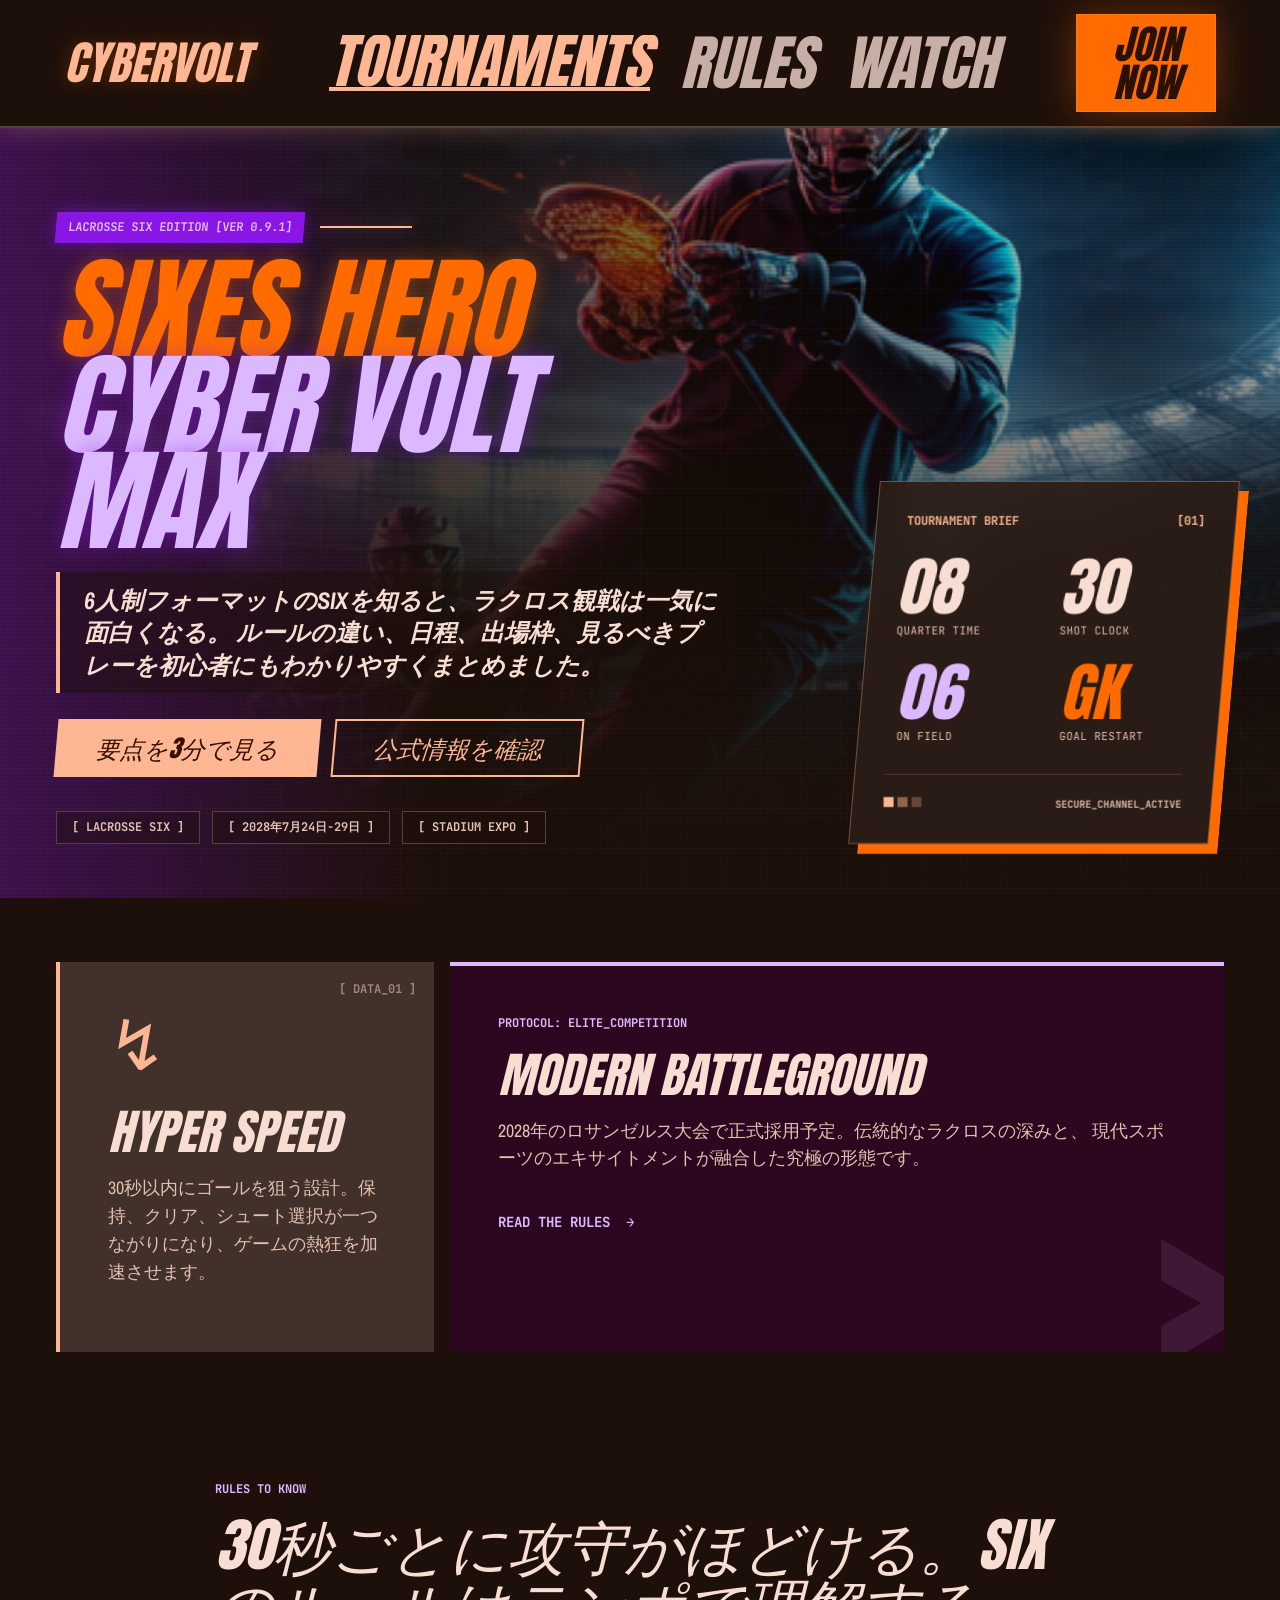
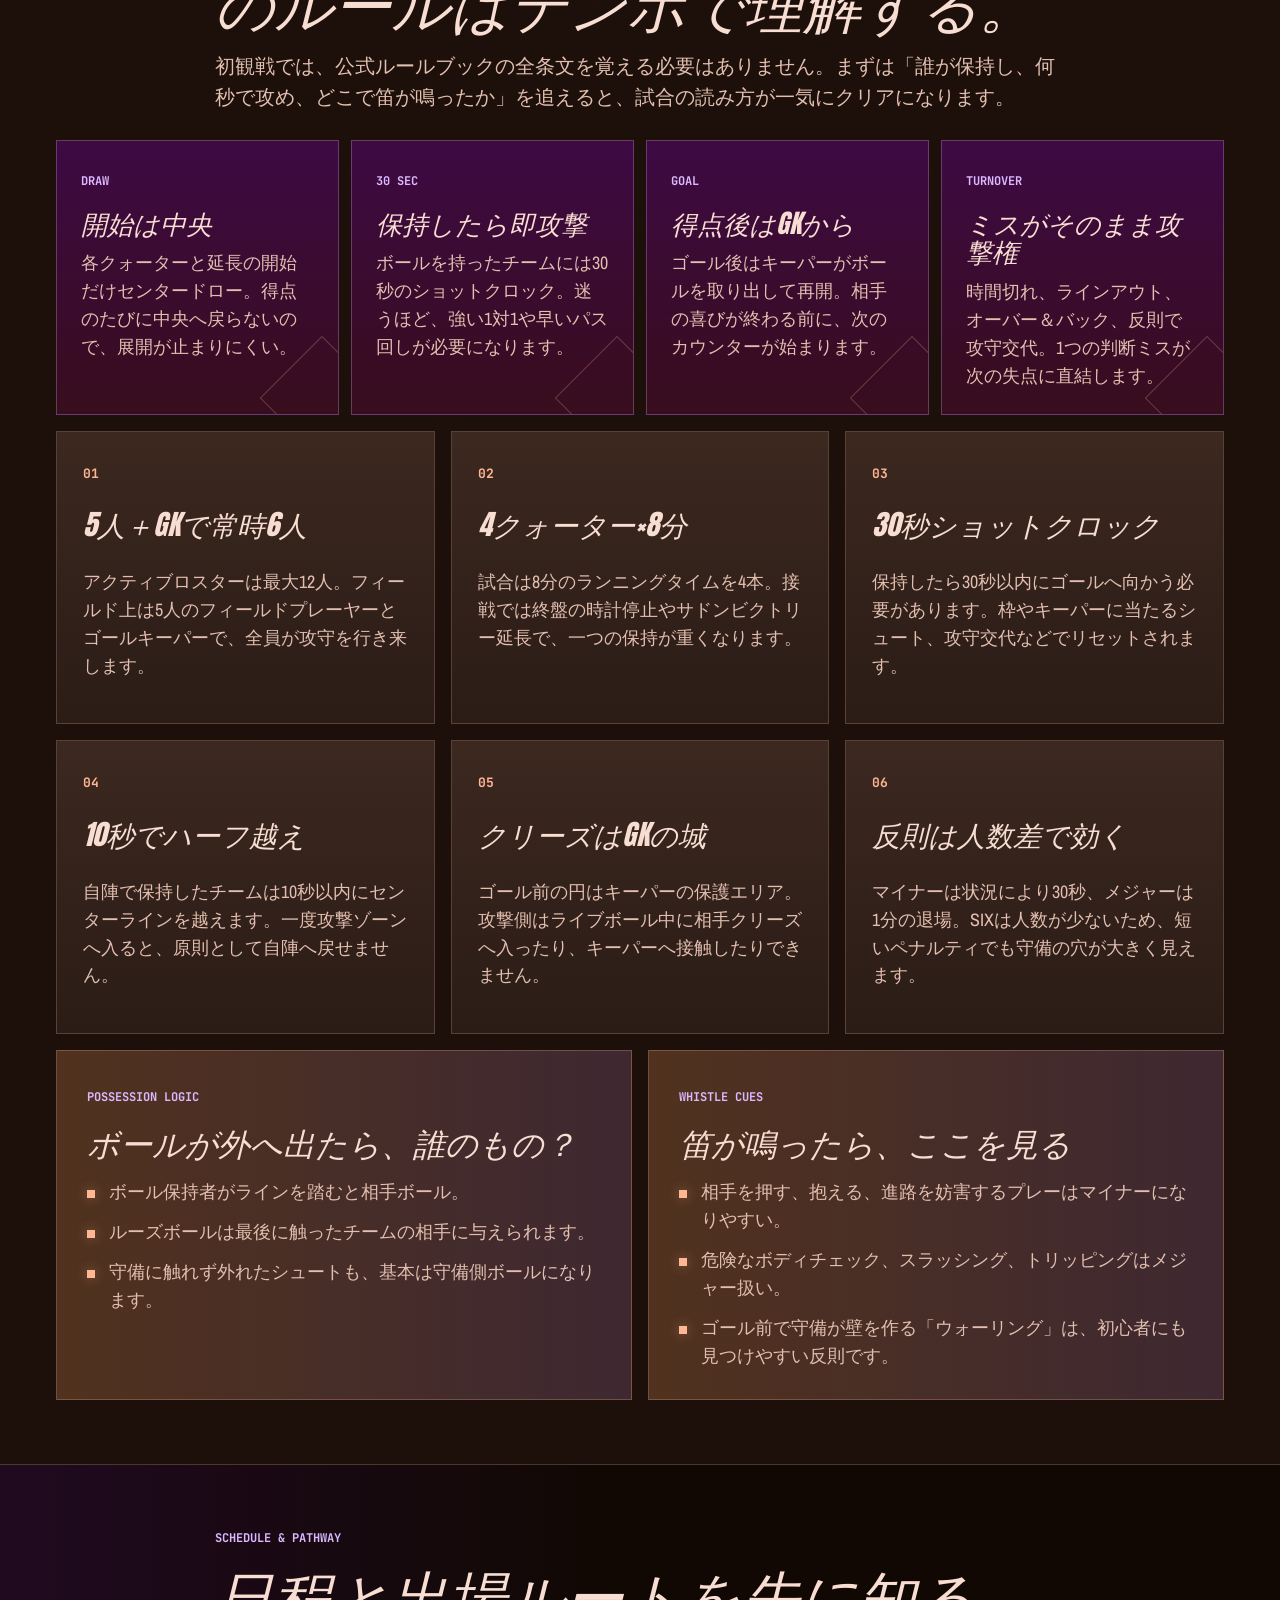
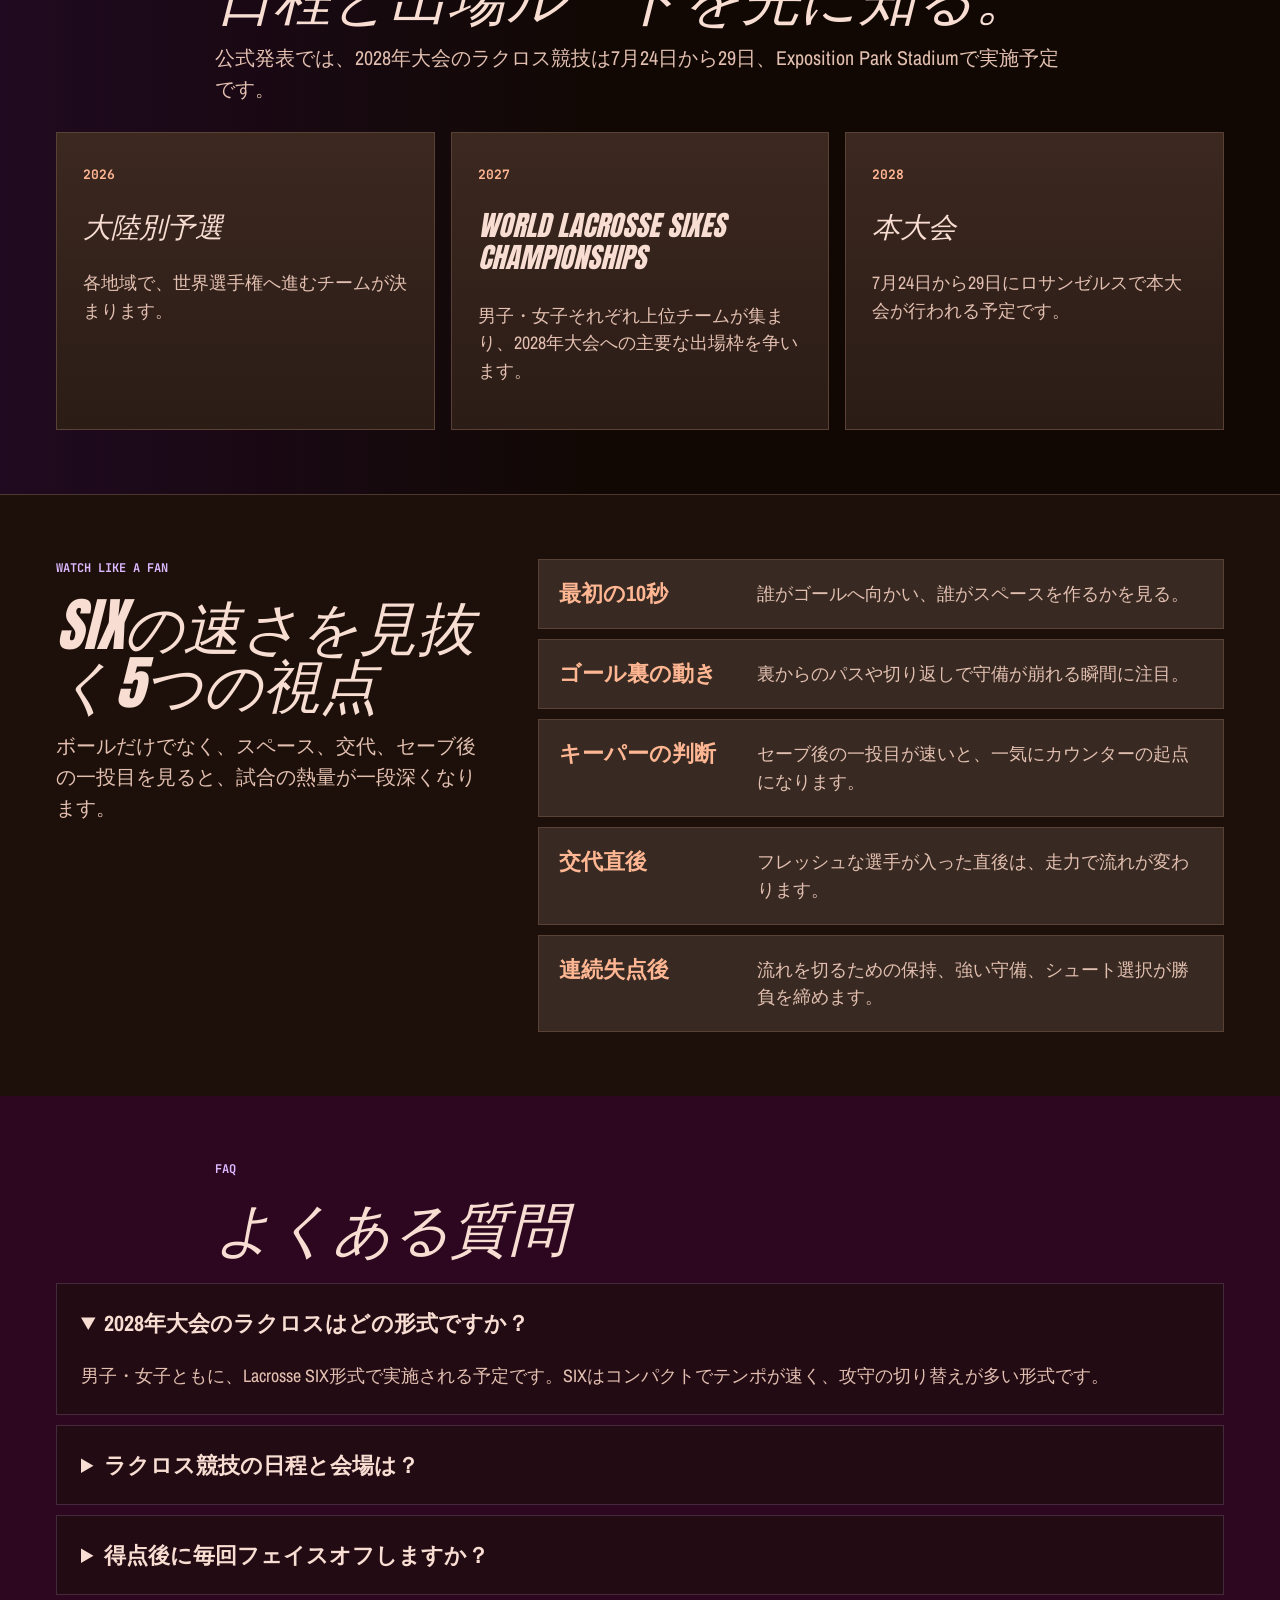
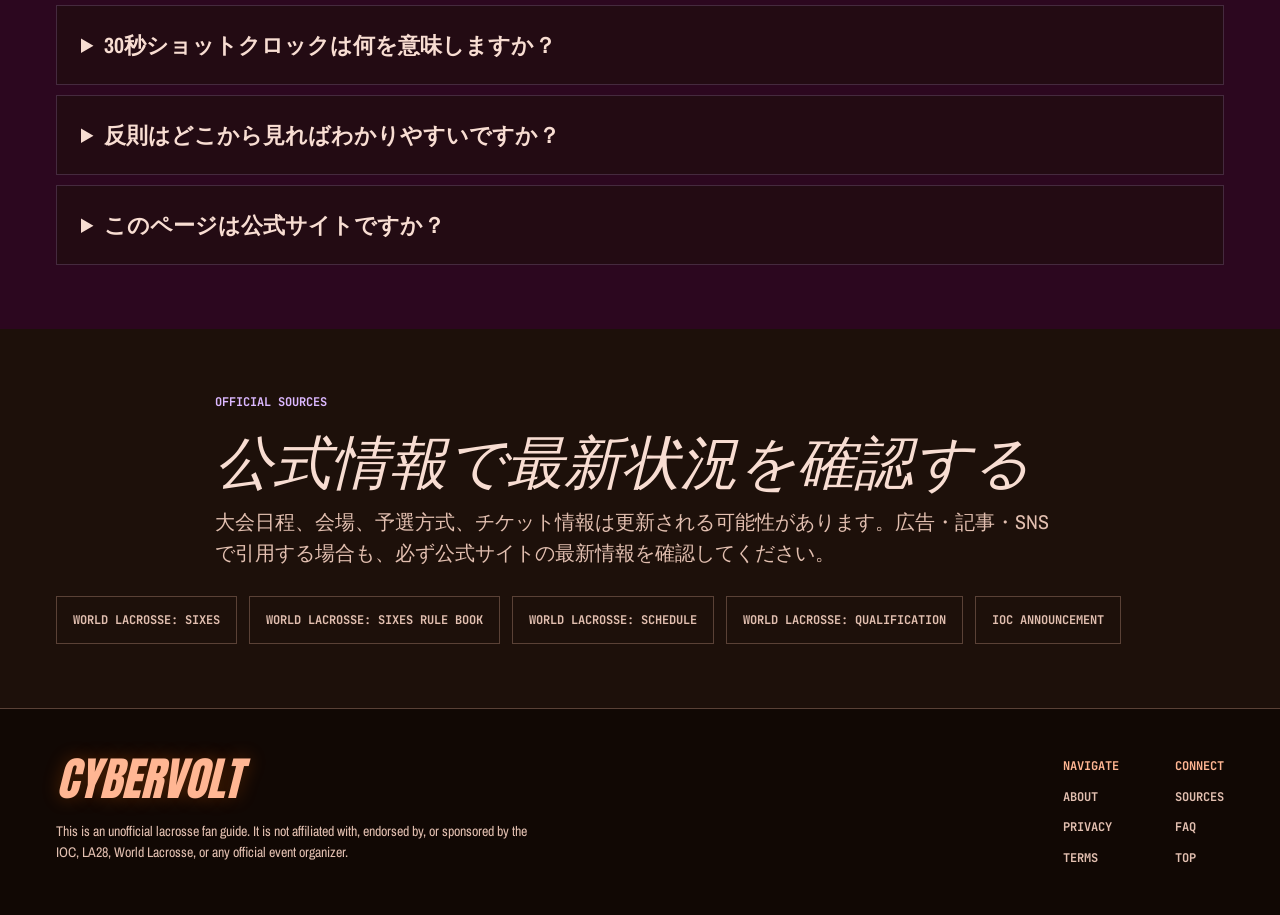
==== commit 70a4da30: "Enhance lacrosse rules guide" ====
--- a/lacrosse.html
+++ b/lacrosse.html
@@ -26,7 +26,7 @@
             "name": "CYBERVOLT SIXES HERO | Lacrosse SIX 2028 観戦ガイド",
             "description": "Lacrosse SIXのルール、日程、出場枠、観戦ポイントをまとめた非公式ファンガイド。",
             "inLanguage": "ja",
-            "dateModified": "2026-06-25",
+            "dateModified": "2026-06-28",
             "primaryImageOfPage": {
               "@type": "ImageObject",
               "url": "https://www.adops-ecosystem.com/assets/lacrosse-cyber-hero.png",
@@ -76,6 +76,30 @@
                   "@type": "Answer",
                   "text": "最初はボールを持った選手だけでなく、ゴール裏の動き、守備の戻り、キーパーのセーブ後の一投目を見ると、SIX特有の速さがわかりやすくなります。"
                 }
+              },
+              {
+                "@type": "Question",
+                "name": "得点後は毎回フェイスオフしますか？",
+                "acceptedAnswer": {
+                  "@type": "Answer",
+                  "text": "いいえ。SIXでは各クォーターと延長開始時にセンタードローを行い、得点後はゴールキーパーがボールを取り出して再開します。"
+                }
+              },
+              {
+                "@type": "Question",
+                "name": "30秒ショットクロックとは何ですか？",
+                "acceptedAnswer": {
+                  "@type": "Answer",
+                  "text": "ボールを保持したチームは30秒以内にゴールを狙う必要があります。時間切れになると相手ボールになり、SIXの速い展開を生み出します。"
+                }
+              },
+              {
+                "@type": "Question",
+                "name": "よく見る反則は何ですか？",
+                "acceptedAnswer": {
+                  "@type": "Answer",
+                  "text": "押す、ホールド、動きながらのピック、ワーディング、チャージング、ゴール前で壁を作るウォーリングなどに注目すると、笛の理由が追いやすくなります。"
+                }
               }
             ]
           }
@@ -88,8 +112,8 @@
       <a class="cyber-brand" href="lacrosse.html" aria-label="CYBERVOLT Lacrosse SIX guide">CYBERVOLT</a>
       <nav class="nav-links" aria-label="ページ内ナビゲーション">
         <a class="active" href="#overview">TOURNAMENTS</a>
-        <a href="#rules">TEAMS</a>
-        <a href="#watch">LIVE</a>
+        <a href="#rules">RULES</a>
+        <a href="#watch">WATCH</a>
       </nav>
       <a class="join-now" href="#overview">JOIN<br />NOW</a>
     </header>
@@ -138,16 +162,16 @@
                 <span>Quarter time</span>
               </div>
               <div>
-                <strong>70%</strong>
-                <span>Field scale</span>
+                <strong>30</strong>
+                <span>Shot clock</span>
               </div>
               <div>
                 <strong class="purple">06</strong>
-                <span>Teams each</span>
+                <span>On field</span>
               </div>
               <div>
-                <strong class="orange">SIX</strong>
-                <span>Format</span>
+                <strong class="orange">GK</strong>
+                <span>Goal restart</span>
               </div>
             </div>
             <div class="secure-line">
@@ -164,7 +188,7 @@
             <span class="data-id">[ DATA_01 ]</span>
             <span class="bolt" aria-hidden="true">↯</span>
             <h2 id="overview-title">Hyper Speed</h2>
-            <p>通常のラクロスより遥かに速い展開。短いショットクロックがゲームの熱狂を加速させます。</p>
+            <p>30秒以内にゴールを狙う設計。保持、クリア、シュート選択が一つながりになり、ゲームの熱狂を加速させます。</p>
           </article>
 
           <article class="battle-card">
@@ -182,26 +206,83 @@
       <section class="info-section" id="rules" aria-labelledby="rules-title">
         <div class="content section-head">
           <span class="kicker">Rules to know</span>
-          <h2 id="rules-title">細かい反則より、まずは試合の流れを押さえる。</h2>
+          <h2 id="rules-title">30秒ごとに攻守がほどける。SIXのルールはテンポで理解する。</h2>
           <p>
-            初観戦では、ルール名をすべて覚える必要はありません。大事なのは「奪う」「走る」「崩す」「撃つ」のサイクルが速いこと。
+            初観戦では、公式ルールブックの全条文を覚える必要はありません。まずは「誰が保持し、何秒で攻め、どこで笛が鳴ったか」を追えると、試合の読み方が一気にクリアになります。
           </p>
         </div>
-        <div class="content rule-grid">
+        <div class="content rule-flow" aria-label="SIXの基本的な試合進行">
+          <article>
+            <span>DRAW</span>
+            <h3>開始は中央</h3>
+            <p>各クォーターと延長の開始だけセンタードロー。得点のたびに中央へ戻らないので、展開が止まりにくい。</p>
+          </article>
+          <article>
+            <span>30 SEC</span>
+            <h3>保持したら即攻撃</h3>
+            <p>ボールを持ったチームには30秒のショットクロック。迷うほど、強い1対1や早いパス回しが必要になります。</p>
+          </article>
+          <article>
+            <span>GOAL</span>
+            <h3>得点後はGKから</h3>
+            <p>ゴール後はキーパーがボールを取り出して再開。相手の喜びが終わる前に、次のカウンターが始まります。</p>
+          </article>
+          <article>
+            <span>TURNOVER</span>
+            <h3>ミスがそのまま攻撃権</h3>
+            <p>時間切れ、ラインアウト、オーバー＆バック、反則で攻守交代。1つの判断ミスが次の失点に直結します。</p>
+          </article>
+        </div>
+        <div class="content rule-grid dense-rules">
           <article>
             <span>01</span>
-            <h3>6人制で、コート全体が近い</h3>
-            <p>選手間の距離が近く、守備のズレやパスの角度がすぐチャンスになります。</p>
+            <h3>5人＋GKで常時6人</h3>
+            <p>アクティブロスターは最大12人。フィールド上は5人のフィールドプレーヤーとゴールキーパーで、全員が攻守を行き来します。</p>
           </article>
           <article>
             <span>02</span>
-            <h3>攻守の切り替えが勝負</h3>
-            <p>シュート後、セーブ後、ミス直後の最初の数秒が流れを変えます。</p>
+            <h3>4クォーター×8分</h3>
+            <p>試合は8分のランニングタイムを4本。接戦では終盤の時計停止やサドンビクトリー延長で、一つの保持が重くなります。</p>
           </article>
           <article>
             <span>03</span>
-            <h3>全員が試合を動かす</h3>
-            <p>専門分業が少なく、攻撃の選手も守備に戻り、守備の選手も攻撃の起点になります。</p>
+            <h3>30秒ショットクロック</h3>
+            <p>保持したら30秒以内にゴールへ向かう必要があります。枠やキーパーに当たるシュート、攻守交代などでリセットされます。</p>
+          </article>
+          <article>
+            <span>04</span>
+            <h3>10秒でハーフ越え</h3>
+            <p>自陣で保持したチームは10秒以内にセンターラインを越えます。一度攻撃ゾーンへ入ると、原則として自陣へ戻せません。</p>
+          </article>
+          <article>
+            <span>05</span>
+            <h3>クリーズはGKの城</h3>
+            <p>ゴール前の円はキーパーの保護エリア。攻撃側はライブボール中に相手クリーズへ入ったり、キーパーへ接触したりできません。</p>
+          </article>
+          <article>
+            <span>06</span>
+            <h3>反則は人数差で効く</h3>
+            <p>マイナーは状況により30秒、メジャーは1分の退場。SIXは人数が少ないため、短いペナルティでも守備の穴が大きく見えます。</p>
+          </article>
+        </div>
+        <div class="content rule-panel">
+          <article>
+            <span>Possession logic</span>
+            <h3>ボールが外へ出たら、誰のもの？</h3>
+            <ul>
+              <li>ボール保持者がラインを踏むと相手ボール。</li>
+              <li>ルーズボールは最後に触ったチームの相手に与えられます。</li>
+              <li>守備に触れず外れたシュートも、基本は守備側ボールになります。</li>
+            </ul>
+          </article>
+          <article>
+            <span>Whistle cues</span>
+            <h3>笛が鳴ったら、ここを見る</h3>
+            <ul>
+              <li>相手を押す、抱える、進路を妨害するプレーはマイナーになりやすい。</li>
+              <li>危険なボディチェック、スラッシング、トリッピングはメジャー扱い。</li>
+              <li>ゴール前で守備が壁を作る「ウォーリング」は、初心者にも見つけやすい反則です。</li>
+            </ul>
           </article>
         </div>
       </section>
@@ -265,6 +346,18 @@
             <p>World Lacrosseの発表では、2028年7月24日から29日に、ロサンゼルスのExposition Park Stadiumで実施予定です。日程は大会までに変更される可能性があります。</p>
           </details>
           <details>
+            <summary>得点後に毎回フェイスオフしますか？</summary>
+            <p>いいえ。各クォーターと延長の開始はセンタードローですが、得点後はゴールキーパーがボールを取り出し、5秒カウントの中で再開します。ここがSIXのテンポを大きく上げています。</p>
+          </details>
+          <details>
+            <summary>30秒ショットクロックは何を意味しますか？</summary>
+            <p>保持したチームは30秒以内にゴールを狙う必要があります。時間切れは相手ボール。クロックが10秒を切ったら、強い1対1、裏へのカット、遠めのシュートが増えます。</p>
+          </details>
+          <details>
+            <summary>反則はどこから見ればわかりやすいですか？</summary>
+            <p>まずは押す、ホールド、動きながらのピック、ワーディング、チャージング、ウォーリングを見てください。笛の直後に審判の腕、ペナルティエリア、ショットクロックを見ると状況が追いやすくなります。</p>
+          </details>
+          <details>
             <summary>このページは公式サイトですか？</summary>
             <p>いいえ。このページは非公式ファンガイドです。大会日程、出場資格、チケットなどの最新情報は、World Lacrosse、LA28、IOCなどの公式情報を確認してください。</p>
           </details>
@@ -279,6 +372,7 @@
         </div>
         <div class="content source-links">
           <a href="https://worldlacrosse.sport/discipline-sixes/" rel="noopener">World Lacrosse: Sixes</a>
+          <a href="https://worldlacrosse.sport/discipline-sixes/sixes-resources/" rel="noopener">World Lacrosse: Sixes Rule Book</a>
           <a href="https://worldlacrosse.sport/full-lacrosse-schedule-revealed-for-los-angeles-2028-olympics/" rel="noopener">World Lacrosse: Schedule</a>
           <a href="https://worldlacrosse.sport/lacrosse-qualification-set-for-olympic-games-los-angeles-2028/" rel="noopener">World Lacrosse: Qualification</a>
           <a href="https://olympics.com/ioc/news/ioc-session-approves-la28-s-proposal-for-five-additional-sports" rel="noopener">IOC announcement</a>
--- a/lacrosse.css
+++ b/lacrosse.css
@@ -445,7 +445,9 @@
 
 .data-card,
 .battle-card,
+.rule-flow article,
 .rule-grid article,
+.rule-panel article,
 .timeline-grid article,
 .watch-list li,
 .faq-list details {
@@ -490,7 +492,9 @@
 .data-card p,
 .battle-card p,
 .section-head p,
+.rule-flow p,
 .rule-grid p,
+.rule-panel li,
 .timeline-grid p,
 .watch-list span,
 .faq-list p,
@@ -552,11 +556,68 @@
   font-size: 20px;
 }
 
+.rule-flow {
+  display: grid;
+  grid-template-columns: repeat(4, minmax(0, 1fr));
+  gap: 12px;
+  margin-bottom: 16px;
+}
+
+.rule-flow article {
+  position: relative;
+  min-height: 210px;
+  overflow: hidden;
+  padding: 24px;
+  border: 1px solid rgba(220, 184, 255, 0.28);
+  background:
+    linear-gradient(180deg, rgba(138, 22, 230, 0.18), rgba(255, 107, 0, 0.06)),
+    var(--surface-purple);
+}
+
+.rule-flow article::after {
+  content: "";
+  position: absolute;
+  right: -28px;
+  bottom: -28px;
+  width: 86px;
+  height: 86px;
+  border: 1px solid rgba(255, 182, 147, 0.26);
+  transform: rotate(45deg);
+}
+
+.rule-flow span,
+.rule-panel span {
+  display: inline-flex;
+  margin-bottom: 18px;
+  color: var(--purple);
+  font-family: "JetBrains Mono", Consolas, monospace;
+  font-size: 12px;
+  font-weight: 700;
+  text-transform: uppercase;
+}
+
+.rule-flow h3 {
+  margin-bottom: 12px;
+  color: var(--text);
+  font-size: 26px;
+  line-height: 1.1;
+  text-transform: uppercase;
+}
+
+.rule-flow p,
+.rule-panel ul {
+  margin-bottom: 0;
+}
+
 .rule-grid,
 .timeline-grid {
   display: grid;
   grid-template-columns: repeat(3, minmax(0, 1fr));
   gap: 16px;
+}
+
+.dense-rules {
+  margin-top: 0;
 }
 
 .rule-grid article,
@@ -586,6 +647,52 @@
   text-transform: uppercase;
 }
 
+.rule-panel {
+  display: grid;
+  grid-template-columns: repeat(2, minmax(0, 1fr));
+  gap: 16px;
+  margin-top: 16px;
+}
+
+.rule-panel article {
+  padding: 30px;
+  border: 1px solid rgba(255, 182, 147, 0.26);
+  background:
+    linear-gradient(90deg, rgba(255, 107, 0, 0.12), rgba(138, 22, 230, 0.08)),
+    rgba(65, 49, 42, 0.78);
+}
+
+.rule-panel h3 {
+  margin-bottom: 18px;
+  color: var(--text);
+  font-size: 32px;
+  line-height: 1.1;
+  text-transform: uppercase;
+}
+
+.rule-panel ul {
+  display: grid;
+  gap: 12px;
+  padding: 0;
+  list-style: none;
+}
+
+.rule-panel li {
+  position: relative;
+  padding-left: 22px;
+}
+
+.rule-panel li::before {
+  content: "";
+  position: absolute;
+  top: 0.68em;
+  left: 0;
+  width: 8px;
+  height: 8px;
+  background: var(--orange-soft);
+  box-shadow: 0 0 12px rgba(255, 182, 147, 0.42);
+}
+
 .timeline-section {
   border-top: 1px solid rgba(90, 65, 54, 0.8);
   border-bottom: 1px solid rgba(90, 65, 54, 0.8);
@@ -773,6 +880,8 @@
 
   .hero-grid,
   .bento-grid,
+  .rule-flow,
+  .rule-panel,
   .watch-grid,
   .footer-grid {
     grid-template-columns: 1fr;
@@ -895,6 +1004,16 @@
     font-size: 38px;
   }
 
+  .rule-flow article,
+  .rule-panel article {
+    min-height: auto;
+    padding: 24px;
+  }
+
+  .rule-panel h3 {
+    font-size: 26px;
+  }
+
   .watch-list li {
     grid-template-columns: 1fr;
   }
